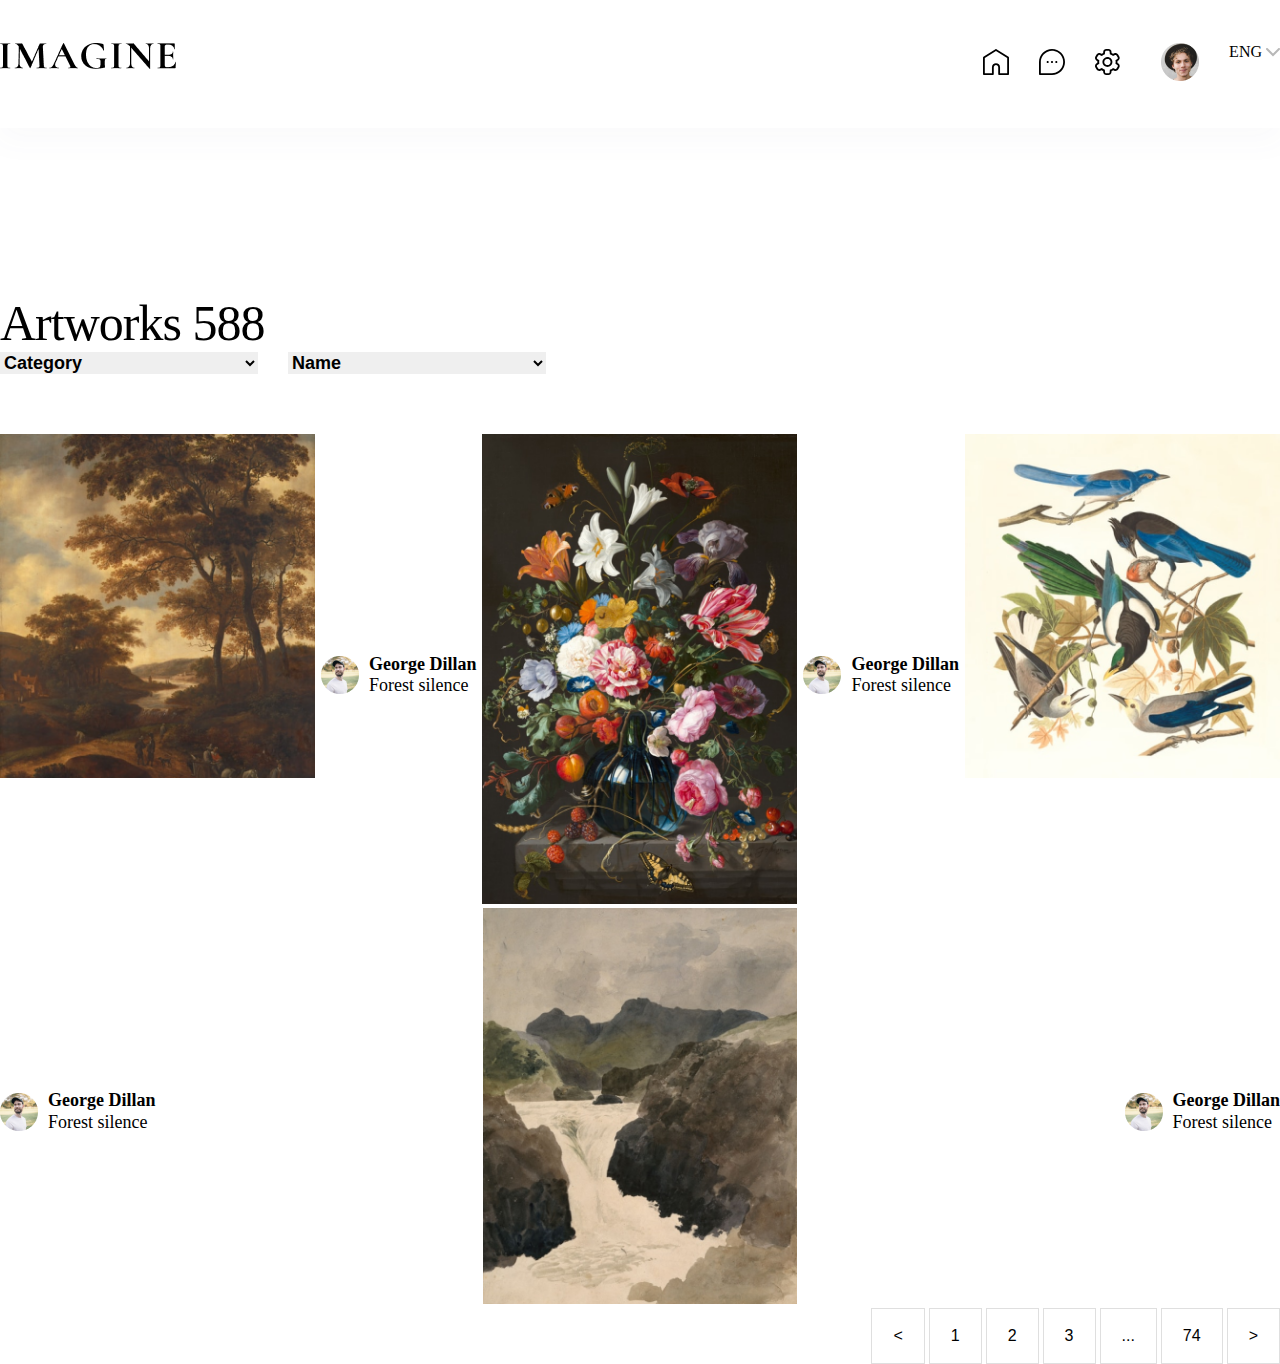
==== index.html @ 452b8020 "lesson5" ====
<!DOCTYPE html>
<html lang="en">
<head>
    <meta charset="UTF-8">
    <meta http-equiv="X-UA-Compatible" content="IE=edge">
    <meta name="viewport" content="width=device-width, initial-scale=1.0">
    <link rel="preconnect" href="https://fonts.googleapis.com">
    <link rel="preconnect" href="https://fonts.gstatic.com" crossorigin>
    <link href="https://fonts.googleapis.com/css2?family=Inter:wght@100;200;300;400;500;600;700;800;900&family=Montserrat:ital,wght@0,100;0,200;0,300;0,500;0,600;0,700;0,800;0,900;1,100;1,200;1,300;1,400;1,500;1,600;1,700;1,800;1,900&family=Roboto+Flex:opsz,wght@8..144,400;8..144,600&family=Roboto:ital,wght@0,100;0,300;0,400;0,500;0,700;0,900;1,100;1,300;1,400;1,500;1,700;1,900&display=swap" rel="stylesheet">
    <title>IMAGINE</title>
    <link rel="stylesheet" href="./css/index.css">
    <link rel="stylesheet" href="./src/css/normalize/normalize.css">
    <link rel="stylesheet" href="./src/css/index.css">
</head>
<body>
    <!--HEADER-->
    <header class="header">
        <div class="wrapper">
            <div class="header-nav">
                <div class="header-logo">
                    <img src="./assets/images/png/Logo Imagine.png" alt="IMAGINE">
                </div>
                <div class="header-items">
                    <ul class="header-settings">
                        <li> <a href="htpp://http://127.0.0.1:5500/%D0%A3%D1%80%D0%BE%D0%BA%205/index.html">
                            <svg width="26" height="26" viewBox="0 0 26 26" fill="none" xmlns="http://www.w3.org/2000/svg">
                                <path d="M25.0699 25.9997H16.1319C15.891 25.9997 15.66 25.9033 15.4896 25.7316C15.3193 25.5599 15.2236 25.3271 15.2236 25.0843V18.2296C15.2236 17.6348 14.9891 17.0643 14.5718 16.6437C14.1544 16.2231 13.5884 15.9868 12.9982 15.9868C12.408 15.9868 11.8419 16.2231 11.4246 16.6437C11.0072 17.0643 10.7728 17.6348 10.7728 18.2296V25.077C10.7728 25.3198 10.6771 25.5526 10.5067 25.7243C10.3364 25.896 10.1054 25.9924 9.86445 25.9924H0.908329C0.667425 25.9924 0.436388 25.896 0.266043 25.7243C0.0956986 25.5526 0 25.3198 0 25.077L0 8.59932C3.33389e-05 8.44519 0.0386801 8.29357 0.112357 8.1585C0.186034 8.02344 0.292356 7.90931 0.421465 7.8267L12.4695 0.144445C12.6148 0.050753 12.7834 0.000654795 12.9559 6.37506e-06C13.1283 -0.000642045 13.2974 0.0481861 13.4433 0.140784L25.5749 7.83036C25.7052 7.91287 25.8126 8.02739 25.8869 8.16317C25.9613 8.29896 26.0002 8.45155 26 8.60664V25.0843C26 25.2064 25.9758 25.3273 25.9288 25.4398C25.8818 25.5523 25.813 25.6542 25.7263 25.7395C25.6396 25.8248 25.5369 25.8918 25.4242 25.9365C25.3114 25.9812 25.191 26.0027 25.0699 25.9997V25.9997ZM17.0402 24.1689H24.1797V9.11196L12.96 2.00093L1.81666 9.11196V24.1689H8.95612V18.2296C8.95612 17.1492 9.38198 16.1131 10.14 15.3491C10.898 14.5851 11.9262 14.156 12.9982 14.156C14.0702 14.156 15.0983 14.5851 15.8564 15.3491C16.6144 16.1131 17.0402 17.1492 17.0402 18.2296V24.1689Z" fill="black"/>
                                </svg>
                            </a>
                        </li>
                        <li>
                            <svg width="26" height="26" viewBox="0 0 26 26" fill="none" xmlns="http://www.w3.org/2000/svg">
                                <path d="M12.9991 0C9.5527 0.0038408 6.24856 1.37452 3.81159 3.81132C1.37462 6.24812 0.00384107 9.55203 0 12.9982L0 25.0931C0 25.3336 0.0955584 25.5643 0.265654 25.7344C0.435749 25.9044 0.666447 26 0.906998 26H12.9991C16.4471 26 19.754 24.6304 22.1921 22.1924C24.6303 19.7544 26 16.4478 26 13C26 9.55219 24.6303 6.24558 22.1921 3.80761C19.754 1.36964 16.4471 0 12.9991 0V0ZM12.9991 24.1861H1.814V12.9982C1.81471 10.7863 2.47132 8.62428 3.70079 6.7855C4.93026 4.94673 6.67738 3.51377 8.72126 2.66781C10.7651 1.82185 13.014 1.60088 15.1834 2.03284C17.3529 2.4648 19.3455 3.53029 20.9094 5.09459C22.4733 6.65889 23.5382 8.65175 23.9695 10.8212C24.4008 12.9906 24.1791 15.2392 23.3324 17.2827C22.4857 19.3262 21.0521 21.0727 19.2128 22.3015C17.3735 23.5303 15.2111 24.1861 12.9991 24.1861Z" fill="black"/>
                                <path d="M8.68115 14.0504C9.26221 14.0504 9.73326 13.5794 9.73326 12.9983C9.73326 12.4173 9.26221 11.9463 8.68115 11.9463C8.10008 11.9463 7.62903 12.4173 7.62903 12.9983C7.62903 13.5794 8.10008 14.0504 8.68115 14.0504Z" fill="black"/>
                                <path d="M12.9993 14.0504C13.5803 14.0504 14.0514 13.5794 14.0514 12.9983C14.0514 12.4173 13.5803 11.9463 12.9993 11.9463C12.4182 11.9463 11.9471 12.4173 11.9471 12.9983C11.9471 13.5794 12.4182 14.0504 12.9993 14.0504Z" fill="black"/>
                                <path d="M17.3199 14.0504C17.9009 14.0504 18.372 13.5794 18.372 12.9983C18.372 12.4173 17.9009 11.9463 17.3199 11.9463C16.7388 11.9463 16.2678 12.4173 16.2678 12.9983C16.2678 13.5794 16.7388 14.0504 17.3199 14.0504Z" fill="black"/>
                                </svg>                                
                        </li>
                        <li>
                            <svg width="25" height="26" viewBox="0 0 25 26" fill="none" xmlns="http://www.w3.org/2000/svg">
                                <path d="M23.433 14.6182L22.4343 13.9309V13.88C22.4637 13.5564 22.4783 13.2691 22.4783 13C22.4783 12.7309 22.4783 12.4436 22.4343 12.12V12.0691L23.433 11.3818C24.0388 10.9603 24.4641 10.3302 24.6257 9.61469C24.7873 8.89916 24.6736 8.14966 24.3069 7.51273L23.1319 5.48727C22.7583 4.85371 22.1594 4.38105 21.4525 4.16179C20.7455 3.94253 19.9813 3.99246 19.3096 4.30182L18.186 4.82545L18.1419 4.79636C17.6647 4.46896 17.1598 4.18305 16.6328 3.94182L16.5851 3.92L16.4823 2.68727C16.4175 1.9579 16.0807 1.27857 15.5376 0.781744C14.9946 0.28492 14.2841 0.00622346 13.5448 0L11.1691 0C10.4298 0.00622346 9.71937 0.28492 9.17629 0.781744C8.63322 1.27857 8.29645 1.9579 8.23167 2.68727L8.12519 3.97455L8.07746 4C7.56531 4.23516 7.07401 4.5125 6.60873 4.82909L6.56467 4.85818L5.375 4.30545C4.70571 4.00103 3.94618 3.95337 3.24344 4.1717C2.54071 4.39002 1.94477 4.8588 1.57099 5.48727L0.392333 7.51273C0.0256061 8.14966 -0.0880624 8.89916 0.0735499 9.61469C0.235162 10.3302 0.660435 10.9603 1.26623 11.3818L2.36777 12.1382V12.1891C2.34574 12.48 2.33106 12.7455 2.33106 12.9964C2.33106 13.2473 2.33106 13.5127 2.36777 13.8036V13.8545L1.26623 14.6109C0.659218 15.0332 0.233197 15.6646 0.0715611 16.3816C-0.0900747 17.0985 0.0243134 17.8494 0.392333 18.4873L1.57099 20.5091C1.94458 21.1427 2.54348 21.6153 3.25046 21.8346C3.95744 22.0538 4.7216 22.0039 5.39336 21.6945L6.58303 21.1382L6.62709 21.1673C7.08623 21.4855 7.57137 21.7653 8.07746 22.0036L8.12519 22.0255L8.23167 23.3127C8.29645 24.0421 8.63322 24.7214 9.17629 25.2183C9.71937 25.7151 10.4298 25.9938 11.1691 26H13.5264C14.2657 25.9938 14.9762 25.7151 15.5193 25.2183C16.0624 24.7214 16.3991 24.0421 16.4639 23.3127L16.5667 22.08L16.6144 22.0582C17.1413 21.8167 17.6462 21.5308 18.1236 21.2036L18.1676 21.1745L19.2912 21.6982C19.965 22.0128 20.7335 22.0656 21.4447 21.8461C22.1558 21.6266 22.758 21.1508 23.1319 20.5127L24.3106 18.4909C24.6772 17.853 24.7904 17.1026 24.6281 16.3865C24.4658 15.6703 24.0397 15.0398 23.433 14.6182V14.6182ZM22.6987 17.5745L21.52 19.5964C21.3821 19.8358 21.1577 20.0147 20.8921 20.097C20.6264 20.1793 20.3391 20.1589 20.088 20.04L17.9547 19.04L17.5067 19.4036C16.8606 19.9096 16.1415 20.3165 15.3734 20.6109L14.8336 20.8182L14.6353 23.1709C14.614 23.4455 14.4886 23.702 14.2843 23.8888C14.08 24.0756 13.8119 24.179 13.5338 24.1782H11.1691C10.891 24.179 10.6229 24.0756 10.4186 23.8888C10.2143 23.702 10.0889 23.4455 10.0676 23.1709L9.85462 20.7927L9.33322 20.5709C8.58994 20.2743 7.89466 19.8712 7.26966 19.3745L6.81802 19.0109L4.61493 20.0436C4.3638 20.1626 4.07653 20.1829 3.81086 20.1006C3.5452 20.0183 3.32085 19.8395 3.18292 19.6L1.99325 17.5709C1.85133 17.3326 1.80613 17.0498 1.86681 16.7798C1.92748 16.5097 2.08949 16.2726 2.32004 16.1164L4.34321 14.7273L4.26243 14.1818C4.1496 13.4052 4.1496 12.6166 4.26243 11.84L4.34321 11.2727L2.32004 9.88C2.08949 9.72378 1.92748 9.48664 1.86681 9.21659C1.80613 8.94654 1.85133 8.66375 1.99325 8.42545L3.1719 6.40364C3.30983 6.16419 3.53418 5.98533 3.79985 5.90302C4.06551 5.82072 4.35279 5.84108 4.60391 5.96L6.80701 6.99273L7.25864 6.62909C7.88854 6.13934 8.58749 5.74362 9.33322 5.45455L9.86196 5.24364L10.0639 2.85455C10.0852 2.57995 10.2106 2.3235 10.4149 2.13668C10.6193 1.94985 10.8874 1.84646 11.1655 1.84727H13.5228C13.8009 1.84646 14.069 1.94985 14.2733 2.13668C14.4776 2.3235 14.603 2.57995 14.6243 2.85455L14.8226 5.20727L15.3624 5.41455C16.1306 5.70867 16.8498 6.11565 17.4957 6.62182L17.9436 6.98545L20.0843 5.98545C20.3354 5.86653 20.6227 5.84618 20.8884 5.92848C21.1541 6.01078 21.3784 6.18964 21.5163 6.42909L22.695 8.45091C22.8369 8.6892 22.8821 8.972 22.8214 9.24205C22.7608 9.5121 22.5987 9.74923 22.3682 9.90545L20.4515 11.2036L20.5396 11.7673C20.6642 12.5845 20.6642 13.4155 20.5396 14.2327L20.4515 14.7964L22.3792 16.12C22.6088 16.2761 22.7701 16.5126 22.8308 16.7818C22.8914 17.051 22.8468 17.333 22.706 17.5709L22.6987 17.5745Z" fill="black"/>
                                <path d="M12.4021 8.05444C11.4145 8.05444 10.449 8.34449 9.62779 8.8879C8.80658 9.43132 8.16653 10.2037 7.78857 11.1074C7.41061 12.011 7.31172 13.0054 7.5044 13.9647C7.69708 14.924 8.17269 15.8052 8.87106 16.4969C9.56944 17.1885 10.4592 17.6595 11.4279 17.8503C12.3966 18.0411 13.4006 17.9432 14.3131 17.5689C15.2256 17.1946 16.0055 16.5607 16.5542 15.7474C17.1029 14.9342 17.3958 13.978 17.3958 12.9999C17.3948 11.6886 16.8684 10.4312 15.9321 9.504C14.9958 8.57675 13.7262 8.05541 12.4021 8.05444V8.05444ZM12.4021 16.109C11.7805 16.109 11.1728 15.9264 10.6559 15.5844C10.139 15.2424 9.73619 14.7562 9.4983 14.1875C9.26041 13.6187 9.19816 12.9928 9.31944 12.389C9.44072 11.7852 9.74007 11.2306 10.1796 10.7952C10.6192 10.3599 11.1792 10.0635 11.7889 9.94334C12.3986 9.82324 13.0306 9.88488 13.6049 10.1205C14.1793 10.3561 14.6701 10.755 15.0155 11.2669C15.3609 11.7788 15.5452 12.3806 15.5452 12.9963C15.5452 13.8221 15.2142 14.6143 14.6248 15.1986C14.0355 15.7829 13.2361 16.1117 12.4021 16.1126V16.109Z" fill="black"/>
                                </svg>                                
                        </li>
                    </ul>
                    <ul>
                        <li>
                            <img src="./assets/images/png/Userpic.png" alt="Human">
                            <li>ENG <svg width="14" height="9" viewBox="0 0 14 9" fill="none" xmlns="http://www.w3.org/2000/svg">
                                <path d="M13 1L7 7L1 0.999999" stroke="#B8B8B8" stroke-width="2" stroke-linecap="round"/>
                                </svg></li>
                        </li>
                    </ul>
                </div>
            </div>
        </div>
    </header>
    <!--SupTitle-->
    <div class="wrapper">
        <div class="suptitle">
            <div class="suptitle--title">
                <span class="suptitle--price">Artworks</span>
                <span class="suptitle--price">588</span>
            </div>
        </div>
        <div class="filters">
            <select class="filters-items">
                <option>Category</option>
                <option>Sculpture</option>
                <option>Architecture</option>
                <option>Landscape</option>
                <option>Graphic arts</option>
                <option>Portrait</option>
            </select>
            <select class="filters-items">
                <option>Name</option>
            </select>
        </div>
        <div class="card">
            <div class="card-item">
                <img src="./assets/images/png/Artwork.png" alt="Card Photo">
            </div>
            <div class="card-info">
                <img src="./assets/images/png/Artist (1).png" alt="User">
                <div class="author">
                    <span>George Dillan</span>
                    <p>Forest silence</p>
                </div>
            </div>
            <div class="card-item">
                <img src="./assets/images/png/Artwork (1).png" alt="Card Photo">
            </div>
            <div class="card-info">
                <img src="./assets/images/png/Artist (1).png" alt="User">
                <div class="author">
                    <span>George Dillan</span>
                    <p>Forest silence</p>
                </div>
            </div>
            <div class="card-item">
                <img src="./assets/images/png/Artwork (2).png" alt="Card Photo">
            </div>
            <div class="card-info">
                <img src="./assets/images/png/Artist (1).png" alt="User">
                <div class="author">
                    <span>George Dillan</span>
                    <p>Forest silence</p>
                </div>
            </div>
            <div class="card-item">
                <img src="./assets/images/png/Artwork (3).png" alt="Card Photo">
            </div>
            <div class="card-info">
                <img src="./assets/images/png/Artist (1).png" alt="User">
                <div class="author">
                    <span>George Dillan</span>
                    <p>Forest silence</p>
                </div>
            </div>
        </div>

        <div class="ragination">
            <div class="ragination-items">
                <button><</button>
                <button>1</button>
                <button>2</button>
                <button>3</button>
                <button>...</button>
                <button>74</button>
                <button>></button>
            </div>
        </div>
    </div>
</body>
</html>
---- src/css/index.css ----
@import './variables.css';

.wrapper {
    max-width: var(--main-width-wrapper);
    margin: 0 auto;
}
.header {
    padding: 43px 0;
    box-shadow: 0px 10px 30px 4px rgba(85, 105, 135, 0.03);
    margin-bottom: 166px;
}
.header-nav {
    display: flex;
    justify-content: space-between;
}
.header-logo {
}
.header-settings {
    display: flex;
    gap: 34px;
}
.header-settings li {
    transition: 0.6s;
}
.header-settings li:hover {
    transform: translateY(-5px);
}
.header-items {
    display: flex;
    align-items: center;
    gap: 41px;
}
.header-items ul {
    display: flex;
    justify-content: center;
    gap: 30px;
}
.suptitle {
    display: flex;
    justify-content: space-between;
    align-items: center;
}
.suptitle--title {
    font-weight: 400;
    font-size: 50px;
    letter-spacing:-0.02em ;
}
.suptitle--price {
    font-weight: 400;
    font-size: 50px;
    letter-spacing:-0.02em ;
}
.filters {
    display: flex;
    flex-wrap: wrap;
    gap: 30px;
}
.filters-items {
    border: none;
    outline: none;
    max-width: 258px;
    width: 100%;
    font-weight: 600;
    font-size: 18px;
}
.filters-items option {

}
.card {
    margin-top: 60px;
    display: flex;
    flex-wrap: wrap;
    justify-content: space-between;
}
.card-item img {
    max-width: 315px;
}
.card-info {
    margin-top: 18px;
    display: flex;
    gap: 10px;
    align-items: center;
    margin-bottom: 10px;
}
.author span {
    font-weight: 600;
    font-size: 18px;
    line-height: 1.2;
}
.author p {
    font-weight: 400;
    font-size: 18px
}
.ragination {
    display: flex;
    align-items: center;
    justify-content: flex-end;
    gap: 40px;
}
.ragination-items button{
    cursor: pointer;
    padding: 18px 21px;
    border: 1px solid #dfdfdf;
    background: transparent;
    text-align: center;
}
.ragination-items button:hover {
    background: #000;
}
.ragination-info {
    font-weight: 400;
    font-size: 18px;
    color: #959595;
}
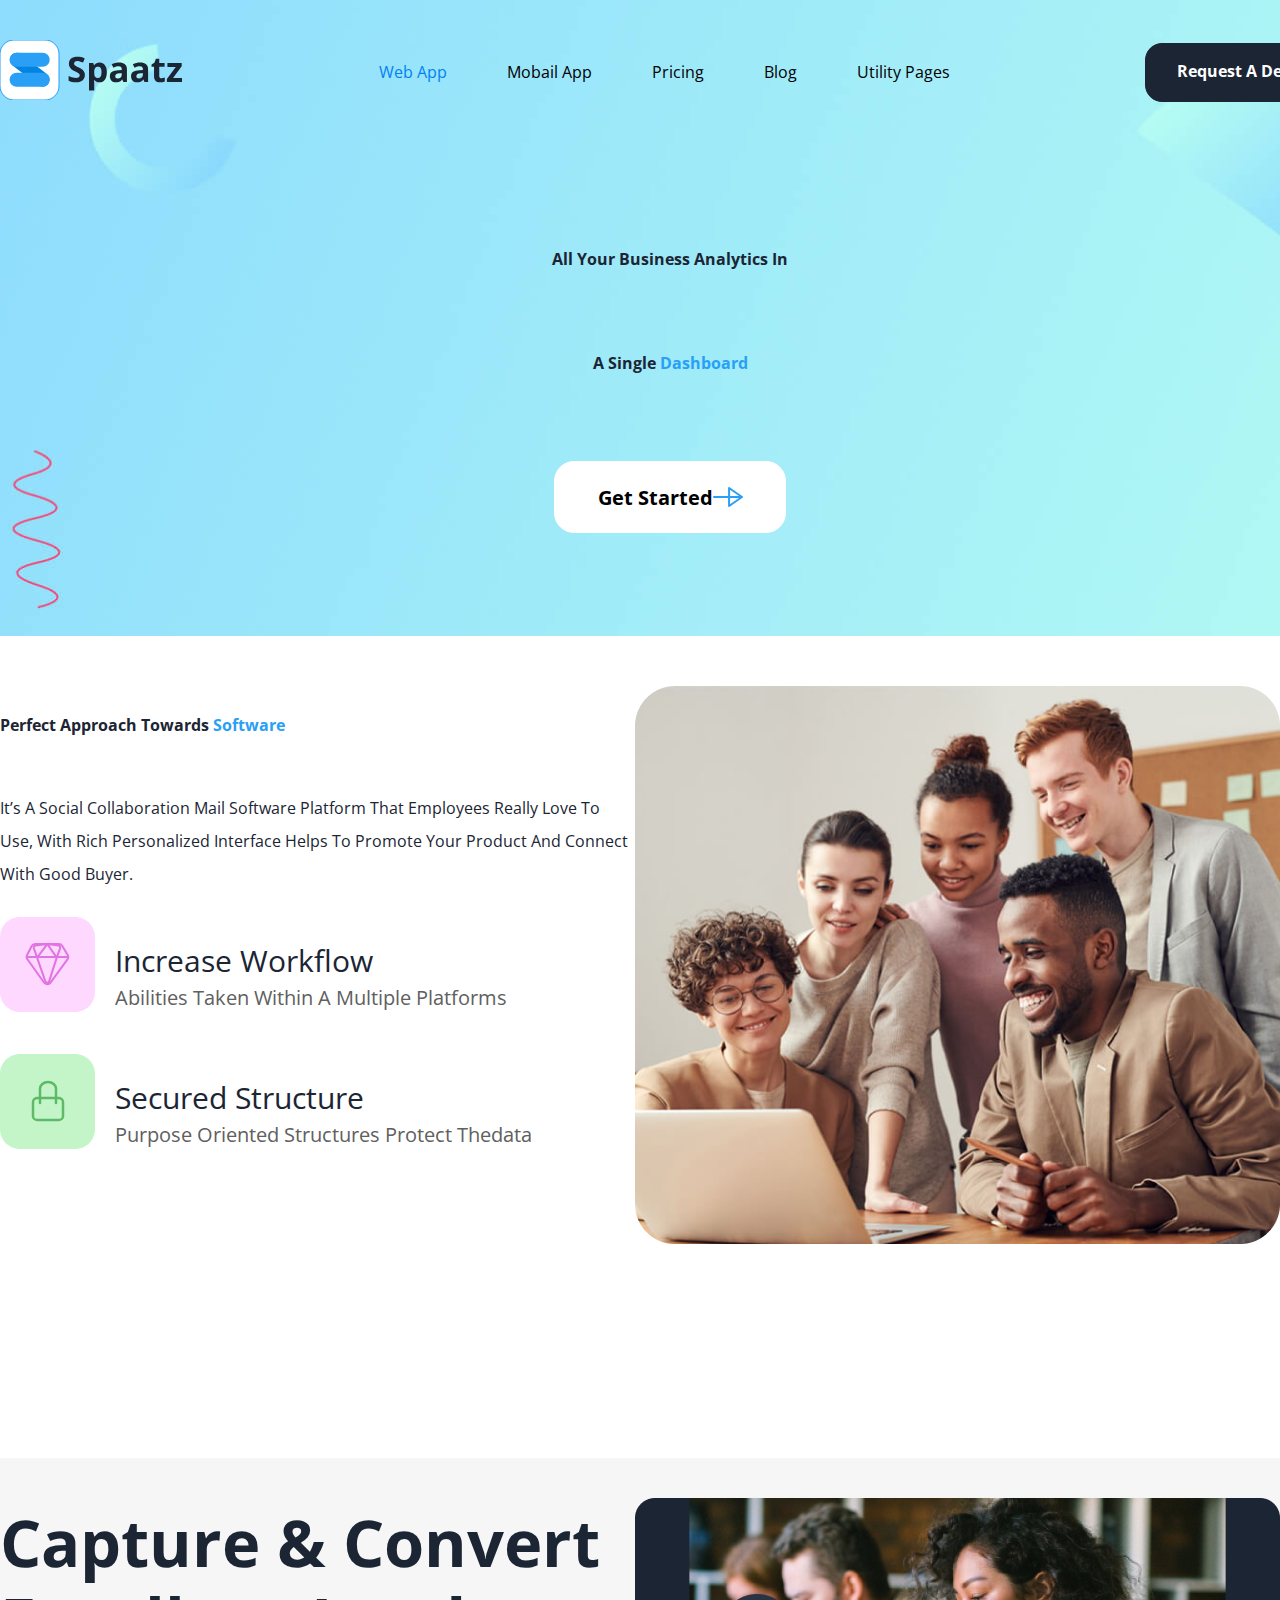
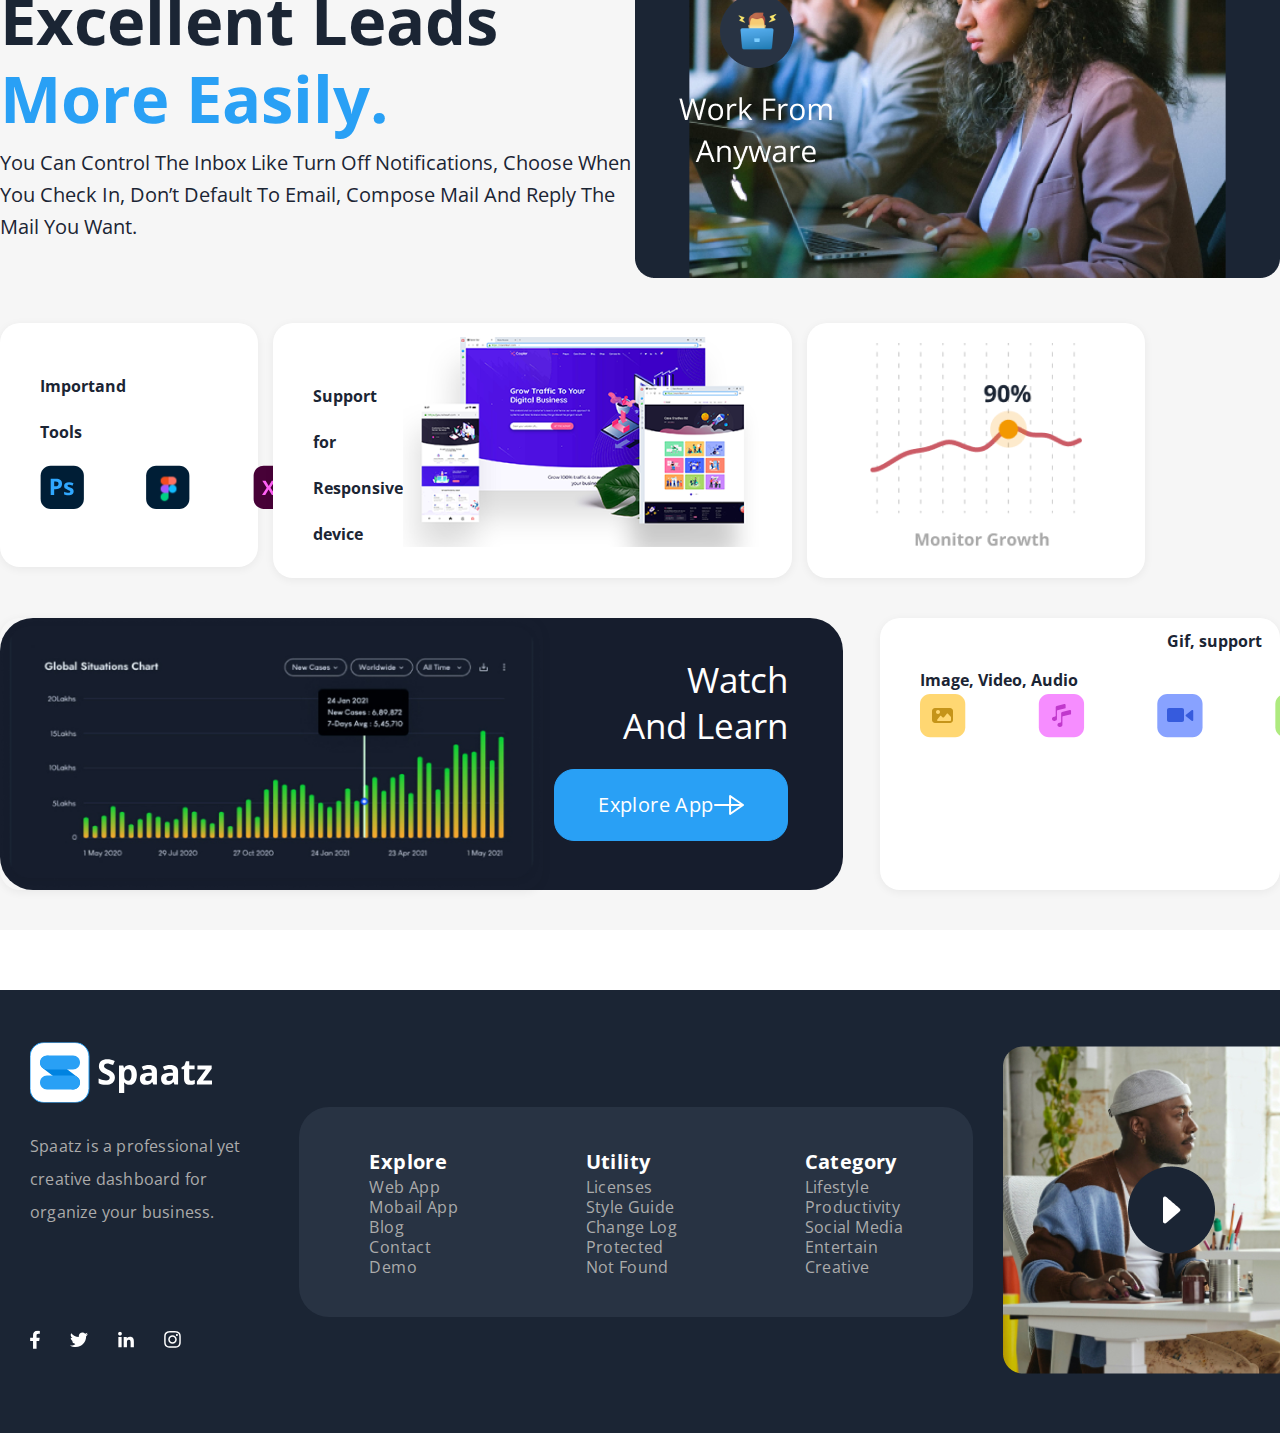
==== commit 08d5ad40: "spaatz" ====
--- a/index.html
+++ b/index.html
@@ -6,130 +6,366 @@
     <meta name="viewport" content="width=device-width, initial-scale=1.0">
     <link rel="preconnect" href="https://fonts.googleapis.com">
     <link rel="preconnect" href="https://fonts.gstatic.com" crossorigin>
-    <link href="https://fonts.googleapis.com/css2?family=Inter:wght@100;200;300;400;500;600;700;800;900&family=Montserrat:ital,wght@0,100;0,200;0,300;0,500;0,600;0,700;0,800;0,900;1,100;1,200;1,300;1,400;1,500;1,600;1,700;1,800;1,900&family=Roboto+Flex:opsz,wght@8..144,400;8..144,600&family=Roboto:ital,wght@0,100;0,300;0,400;0,500;0,700;0,900;1,100;1,300;1,400;1,500;1,700;1,900&display=swap" rel="stylesheet">
-    <title>IMAGINE</title>
-    <link rel="stylesheet" href="./css/index.css">
+    <link href="https://fonts.googleapis.com/css2?family=Open+Sans:ital,wght@0,300;0,400;0,500;0,600;0,700;0,800;1,300;1,400;1,500;1,600;1,700;1,800&display=swap" rel="stylesheet">
+    <title>Document</title>
+    <link rel="stylesheet" href="./src/css/variables.css">
     <link rel="stylesheet" href="./src/css/normalize/normalize.css">
     <link rel="stylesheet" href="./src/css/index.css">
 </head>
 <body>
-    <!--HEADER-->
     <header class="header">
         <div class="wrapper">
             <div class="header-nav">
-                <div class="header-logo">
-                    <img src="./assets/images/png/Logo Imagine.png" alt="IMAGINE">
-                </div>
-                <div class="header-items">
-                    <ul class="header-settings">
-                        <li> <a href="htpp://http://127.0.0.1:5500/%D0%A3%D1%80%D0%BE%D0%BA%205/index.html">
-                            <svg width="26" height="26" viewBox="0 0 26 26" fill="none" xmlns="http://www.w3.org/2000/svg">
-                                <path d="M25.0699 25.9997H16.1319C15.891 25.9997 15.66 25.9033 15.4896 25.7316C15.3193 25.5599 15.2236 25.3271 15.2236 25.0843V18.2296C15.2236 17.6348 14.9891 17.0643 14.5718 16.6437C14.1544 16.2231 13.5884 15.9868 12.9982 15.9868C12.408 15.9868 11.8419 16.2231 11.4246 16.6437C11.0072 17.0643 10.7728 17.6348 10.7728 18.2296V25.077C10.7728 25.3198 10.6771 25.5526 10.5067 25.7243C10.3364 25.896 10.1054 25.9924 9.86445 25.9924H0.908329C0.667425 25.9924 0.436388 25.896 0.266043 25.7243C0.0956986 25.5526 0 25.3198 0 25.077L0 8.59932C3.33389e-05 8.44519 0.0386801 8.29357 0.112357 8.1585C0.186034 8.02344 0.292356 7.90931 0.421465 7.8267L12.4695 0.144445C12.6148 0.050753 12.7834 0.000654795 12.9559 6.37506e-06C13.1283 -0.000642045 13.2974 0.0481861 13.4433 0.140784L25.5749 7.83036C25.7052 7.91287 25.8126 8.02739 25.8869 8.16317C25.9613 8.29896 26.0002 8.45155 26 8.60664V25.0843C26 25.2064 25.9758 25.3273 25.9288 25.4398C25.8818 25.5523 25.813 25.6542 25.7263 25.7395C25.6396 25.8248 25.5369 25.8918 25.4242 25.9365C25.3114 25.9812 25.191 26.0027 25.0699 25.9997V25.9997ZM17.0402 24.1689H24.1797V9.11196L12.96 2.00093L1.81666 9.11196V24.1689H8.95612V18.2296C8.95612 17.1492 9.38198 16.1131 10.14 15.3491C10.898 14.5851 11.9262 14.156 12.9982 14.156C14.0702 14.156 15.0983 14.5851 15.8564 15.3491C16.6144 16.1131 17.0402 17.1492 17.0402 18.2296V24.1689Z" fill="black"/>
+                <div class="header--nav-items">
+                    <div class="header-items">
+                        <div class="header-logo">
+                            <svg width="184" height="60" viewBox="0 0 184 60" fill="none" xmlns="http://www.w3.org/2000/svg">
+                                <g clip-path="url(#clip0_1_6)">
+                                <path d="M45 0H14C6.26801 0 0 6.26801 0 14V46C0 53.732 6.26801 60 14 60H45C52.732 60 59 53.732 59 46V14C59 6.26801 52.732 0 45 0Z" fill="white"/>
+                                <path d="M45 0H14C6.26801 0 0 6.26801 0 14V46C0 53.732 6.26801 60 14 60H45C52.732 60 59 53.732 59 46V14C59 6.26801 52.732 0 45 0Z" stroke="#29A0F5"/>
+                                <path d="M46.8883 34.0936L21.0937 14.2693C18.0257 11.9114 13.6272 12.4871 11.2693 15.555C8.91143 18.623 9.48708 23.0215 12.5551 25.3794L38.3497 45.2037C41.4177 47.5616 45.8162 46.986 48.174 43.918C50.5319 40.85 49.9563 36.4515 46.8883 34.0936Z" fill="#0083E1"/>
+                                <path d="M42.6431 12.6673H16.6431C12.7771 12.6673 9.64307 15.8013 9.64307 19.6673C9.64307 23.5333 12.7771 26.6673 16.6431 26.6673H42.6431C46.5091 26.6673 49.6431 23.5333 49.6431 19.6673C49.6431 15.8013 46.5091 12.6673 42.6431 12.6673Z" fill="#29A0F5"/>
+                                <path d="M42.6431 32.6673H16.6431C12.7771 32.6673 9.64307 35.8013 9.64307 39.6673C9.64307 43.5333 12.7771 46.6673 16.6431 46.6673H42.6431C46.5091 46.6673 49.6431 43.5333 49.6431 39.6673C49.6431 35.8013 46.5091 32.6673 42.6431 32.6673Z" fill="#29A0F5"/>
+                                <path d="M84.8931 35.0615C84.8931 37.3174 84.0785 39.0947 82.4492 40.3936C80.8314 41.6924 78.5755 42.3418 75.6816 42.3418C73.0156 42.3418 70.6572 41.8405 68.6064 40.8379V35.916C70.2926 36.668 71.7168 37.1978 72.8789 37.5054C74.0524 37.813 75.1234 37.9668 76.0918 37.9668C77.2539 37.9668 78.1426 37.7446 78.7578 37.3003C79.3844 36.856 79.6978 36.1951 79.6978 35.3179C79.6978 34.828 79.561 34.395 79.2876 34.019C79.0142 33.6317 78.6097 33.2614 78.0742 32.9082C77.5501 32.555 76.4735 31.991 74.8442 31.2163C73.3175 30.4985 72.1725 29.8092 71.4092 29.1484C70.6458 28.4876 70.0363 27.7186 69.5806 26.8413C69.1248 25.964 68.897 24.9386 68.897 23.7651C68.897 21.5549 69.6432 19.8174 71.1357 18.5527C72.6396 17.2881 74.7132 16.6558 77.3564 16.6558C78.6553 16.6558 79.8914 16.8096 81.0649 17.1172C82.2498 17.4248 83.486 17.8577 84.7734 18.416L83.0645 22.5347C81.7314 21.9878 80.6263 21.6061 79.749 21.3896C78.8831 21.1732 78.0286 21.0649 77.1855 21.0649C76.1829 21.0649 75.4139 21.2985 74.8784 21.7656C74.3429 22.2327 74.0752 22.8423 74.0752 23.5942C74.0752 24.0614 74.1834 24.4715 74.3999 24.8247C74.6164 25.1665 74.9582 25.5026 75.4253 25.833C75.9038 26.152 77.026 26.7331 78.792 27.5762C81.1276 28.6927 82.7284 29.8149 83.5942 30.9429C84.4601 32.0594 84.8931 33.4323 84.8931 35.0615ZM99.5049 42.3418C97.2604 42.3418 95.5002 41.5272 94.2241 39.8979H93.9507C94.133 41.493 94.2241 42.4159 94.2241 42.6665V50.4082H89.0117V22.8936H93.25L93.9849 25.3716H94.2241C95.4432 23.4803 97.249 22.5347 99.6416 22.5347C101.897 22.5347 103.663 23.4062 104.939 25.1494C106.215 26.8926 106.854 29.3136 106.854 32.4126C106.854 34.452 106.552 36.2236 105.948 37.7275C105.355 39.2314 104.507 40.3765 103.401 41.1626C102.296 41.9487 100.997 42.3418 99.5049 42.3418ZM97.9668 26.7046C96.6794 26.7046 95.7394 27.1034 95.147 27.9009C94.5545 28.687 94.2469 29.9915 94.2241 31.8145V32.3784C94.2241 34.4292 94.526 35.8989 95.1299 36.7876C95.7451 37.6763 96.7135 38.1206 98.0352 38.1206C100.371 38.1206 101.539 36.1951 101.539 32.3442C101.539 30.4644 101.248 29.0573 100.667 28.123C100.097 27.1774 99.1973 26.7046 97.9668 26.7046ZM123.294 42L122.286 39.4023H122.149C121.272 40.5075 120.366 41.2765 119.432 41.7095C118.509 42.131 117.301 42.3418 115.809 42.3418C113.974 42.3418 112.527 41.8177 111.468 40.7695C110.42 39.7214 109.896 38.2288 109.896 36.292C109.896 34.264 110.602 32.7715 112.015 31.8145C113.439 30.846 115.581 30.3105 118.44 30.208L121.756 30.1055V29.2681C121.756 27.3312 120.765 26.3628 118.782 26.3628C117.256 26.3628 115.461 26.8242 113.399 27.7471L111.673 24.2266C113.872 23.0758 116.31 22.5005 118.987 22.5005C121.551 22.5005 123.516 23.0588 124.883 24.1753C126.25 25.2918 126.934 26.9894 126.934 29.2681V42H123.294ZM121.756 33.1475L119.739 33.2158C118.224 33.2614 117.096 33.5348 116.355 34.0361C115.615 34.5374 115.245 35.3008 115.245 36.3262C115.245 37.7959 116.088 38.5308 117.774 38.5308C118.982 38.5308 119.944 38.1833 120.662 37.4883C121.391 36.7933 121.756 35.8704 121.756 34.7197V33.1475ZM144.451 42L143.443 39.4023H143.306C142.429 40.5075 141.523 41.2765 140.589 41.7095C139.666 42.131 138.458 42.3418 136.966 42.3418C135.132 42.3418 133.685 41.8177 132.625 40.7695C131.577 39.7214 131.053 38.2288 131.053 36.292C131.053 34.264 131.759 32.7715 133.172 31.8145C134.596 30.846 136.738 30.3105 139.598 30.208L142.913 30.1055V29.2681C142.913 27.3312 141.922 26.3628 139.939 26.3628C138.413 26.3628 136.618 26.8242 134.556 27.7471L132.83 24.2266C135.029 23.0758 137.467 22.5005 140.145 22.5005C142.708 22.5005 144.673 23.0588 146.041 24.1753C147.408 25.2918 148.091 26.9894 148.091 29.2681V42H144.451ZM142.913 33.1475L140.896 33.2158C139.381 33.2614 138.253 33.5348 137.513 34.0361C136.772 34.5374 136.402 35.3008 136.402 36.3262C136.402 37.7959 137.245 38.5308 138.931 38.5308C140.139 38.5308 141.102 38.1833 141.819 37.4883C142.549 36.7933 142.913 35.8704 142.913 34.7197V33.1475ZM161.524 38.189C162.435 38.189 163.529 37.9896 164.805 37.5908V41.4702C163.506 42.0513 161.911 42.3418 160.02 42.3418C157.935 42.3418 156.414 41.8177 155.457 40.7695C154.511 39.71 154.039 38.1263 154.039 36.0186V26.8071H151.543V24.6025L154.415 22.8594L155.918 18.8262H159.251V22.8936H164.6V26.8071H159.251V36.0186C159.251 36.7591 159.456 37.306 159.866 37.6592C160.288 38.0124 160.84 38.189 161.524 38.189ZM181.98 42H166.89V38.9238L175.743 26.8755H167.42V22.8936H181.673V26.2773L173.06 38.0181H181.98V42Z" fill="#1B2534"/>
+                                </g>
+                                <defs>
+                                <clipPath id="clip0_1_6">
+                                <rect width="184" height="60" fill="white"/>
+                                </clipPath>
+                                </defs>
+                                </svg>                        
+                        </div>
+                        <div class="header-names">
+                            <span id="Web-App">Web App</span>
+                            <span>Mobail App</span>
+                            <span>Pricing</span>
+                            <span>Blog</span>
+                            <span>Utility Pages</span>
+                        </div>
+                        <div class="header-button">
+                            <button>Request A Demo</button>
+                        </div>
+                    </div>
+                    <div class="header-dashboard">
+                        <div class="header--dashboard-words">
+                            <span>All Your Business Analytics In</span>
+                            <span>A Single <span id="dashboard">Dashboard</span></span>
+                        </div>
+                        <div class="header--dashboard-button">
+                            <button>
+                                Get Started <svg width="30" height="20" viewBox="0 0 30 20" fill="none" xmlns="http://www.w3.org/2000/svg">
+                                <path d="M27.2052 10H1M16.0769 1L29 10L16.0769 19V1Z" stroke="#29A0F5" stroke-width="2" stroke-linecap="round" stroke-linejoin="round"/>
                                 </svg>
-                            </a>
-                        </li>
-                        <li>
-                            <svg width="26" height="26" viewBox="0 0 26 26" fill="none" xmlns="http://www.w3.org/2000/svg">
-                                <path d="M12.9991 0C9.5527 0.0038408 6.24856 1.37452 3.81159 3.81132C1.37462 6.24812 0.00384107 9.55203 0 12.9982L0 25.0931C0 25.3336 0.0955584 25.5643 0.265654 25.7344C0.435749 25.9044 0.666447 26 0.906998 26H12.9991C16.4471 26 19.754 24.6304 22.1921 22.1924C24.6303 19.7544 26 16.4478 26 13C26 9.55219 24.6303 6.24558 22.1921 3.80761C19.754 1.36964 16.4471 0 12.9991 0V0ZM12.9991 24.1861H1.814V12.9982C1.81471 10.7863 2.47132 8.62428 3.70079 6.7855C4.93026 4.94673 6.67738 3.51377 8.72126 2.66781C10.7651 1.82185 13.014 1.60088 15.1834 2.03284C17.3529 2.4648 19.3455 3.53029 20.9094 5.09459C22.4733 6.65889 23.5382 8.65175 23.9695 10.8212C24.4008 12.9906 24.1791 15.2392 23.3324 17.2827C22.4857 19.3262 21.0521 21.0727 19.2128 22.3015C17.3735 23.5303 15.2111 24.1861 12.9991 24.1861Z" fill="black"/>
-                                <path d="M8.68115 14.0504C9.26221 14.0504 9.73326 13.5794 9.73326 12.9983C9.73326 12.4173 9.26221 11.9463 8.68115 11.9463C8.10008 11.9463 7.62903 12.4173 7.62903 12.9983C7.62903 13.5794 8.10008 14.0504 8.68115 14.0504Z" fill="black"/>
-                                <path d="M12.9993 14.0504C13.5803 14.0504 14.0514 13.5794 14.0514 12.9983C14.0514 12.4173 13.5803 11.9463 12.9993 11.9463C12.4182 11.9463 11.9471 12.4173 11.9471 12.9983C11.9471 13.5794 12.4182 14.0504 12.9993 14.0504Z" fill="black"/>
-                                <path d="M17.3199 14.0504C17.9009 14.0504 18.372 13.5794 18.372 12.9983C18.372 12.4173 17.9009 11.9463 17.3199 11.9463C16.7388 11.9463 16.2678 12.4173 16.2678 12.9983C16.2678 13.5794 16.7388 14.0504 17.3199 14.0504Z" fill="black"/>
-                                </svg>                                
-                        </li>
-                        <li>
-                            <svg width="25" height="26" viewBox="0 0 25 26" fill="none" xmlns="http://www.w3.org/2000/svg">
-                                <path d="M23.433 14.6182L22.4343 13.9309V13.88C22.4637 13.5564 22.4783 13.2691 22.4783 13C22.4783 12.7309 22.4783 12.4436 22.4343 12.12V12.0691L23.433 11.3818C24.0388 10.9603 24.4641 10.3302 24.6257 9.61469C24.7873 8.89916 24.6736 8.14966 24.3069 7.51273L23.1319 5.48727C22.7583 4.85371 22.1594 4.38105 21.4525 4.16179C20.7455 3.94253 19.9813 3.99246 19.3096 4.30182L18.186 4.82545L18.1419 4.79636C17.6647 4.46896 17.1598 4.18305 16.6328 3.94182L16.5851 3.92L16.4823 2.68727C16.4175 1.9579 16.0807 1.27857 15.5376 0.781744C14.9946 0.28492 14.2841 0.00622346 13.5448 0L11.1691 0C10.4298 0.00622346 9.71937 0.28492 9.17629 0.781744C8.63322 1.27857 8.29645 1.9579 8.23167 2.68727L8.12519 3.97455L8.07746 4C7.56531 4.23516 7.07401 4.5125 6.60873 4.82909L6.56467 4.85818L5.375 4.30545C4.70571 4.00103 3.94618 3.95337 3.24344 4.1717C2.54071 4.39002 1.94477 4.8588 1.57099 5.48727L0.392333 7.51273C0.0256061 8.14966 -0.0880624 8.89916 0.0735499 9.61469C0.235162 10.3302 0.660435 10.9603 1.26623 11.3818L2.36777 12.1382V12.1891C2.34574 12.48 2.33106 12.7455 2.33106 12.9964C2.33106 13.2473 2.33106 13.5127 2.36777 13.8036V13.8545L1.26623 14.6109C0.659218 15.0332 0.233197 15.6646 0.0715611 16.3816C-0.0900747 17.0985 0.0243134 17.8494 0.392333 18.4873L1.57099 20.5091C1.94458 21.1427 2.54348 21.6153 3.25046 21.8346C3.95744 22.0538 4.7216 22.0039 5.39336 21.6945L6.58303 21.1382L6.62709 21.1673C7.08623 21.4855 7.57137 21.7653 8.07746 22.0036L8.12519 22.0255L8.23167 23.3127C8.29645 24.0421 8.63322 24.7214 9.17629 25.2183C9.71937 25.7151 10.4298 25.9938 11.1691 26H13.5264C14.2657 25.9938 14.9762 25.7151 15.5193 25.2183C16.0624 24.7214 16.3991 24.0421 16.4639 23.3127L16.5667 22.08L16.6144 22.0582C17.1413 21.8167 17.6462 21.5308 18.1236 21.2036L18.1676 21.1745L19.2912 21.6982C19.965 22.0128 20.7335 22.0656 21.4447 21.8461C22.1558 21.6266 22.758 21.1508 23.1319 20.5127L24.3106 18.4909C24.6772 17.853 24.7904 17.1026 24.6281 16.3865C24.4658 15.6703 24.0397 15.0398 23.433 14.6182V14.6182ZM22.6987 17.5745L21.52 19.5964C21.3821 19.8358 21.1577 20.0147 20.8921 20.097C20.6264 20.1793 20.3391 20.1589 20.088 20.04L17.9547 19.04L17.5067 19.4036C16.8606 19.9096 16.1415 20.3165 15.3734 20.6109L14.8336 20.8182L14.6353 23.1709C14.614 23.4455 14.4886 23.702 14.2843 23.8888C14.08 24.0756 13.8119 24.179 13.5338 24.1782H11.1691C10.891 24.179 10.6229 24.0756 10.4186 23.8888C10.2143 23.702 10.0889 23.4455 10.0676 23.1709L9.85462 20.7927L9.33322 20.5709C8.58994 20.2743 7.89466 19.8712 7.26966 19.3745L6.81802 19.0109L4.61493 20.0436C4.3638 20.1626 4.07653 20.1829 3.81086 20.1006C3.5452 20.0183 3.32085 19.8395 3.18292 19.6L1.99325 17.5709C1.85133 17.3326 1.80613 17.0498 1.86681 16.7798C1.92748 16.5097 2.08949 16.2726 2.32004 16.1164L4.34321 14.7273L4.26243 14.1818C4.1496 13.4052 4.1496 12.6166 4.26243 11.84L4.34321 11.2727L2.32004 9.88C2.08949 9.72378 1.92748 9.48664 1.86681 9.21659C1.80613 8.94654 1.85133 8.66375 1.99325 8.42545L3.1719 6.40364C3.30983 6.16419 3.53418 5.98533 3.79985 5.90302C4.06551 5.82072 4.35279 5.84108 4.60391 5.96L6.80701 6.99273L7.25864 6.62909C7.88854 6.13934 8.58749 5.74362 9.33322 5.45455L9.86196 5.24364L10.0639 2.85455C10.0852 2.57995 10.2106 2.3235 10.4149 2.13668C10.6193 1.94985 10.8874 1.84646 11.1655 1.84727H13.5228C13.8009 1.84646 14.069 1.94985 14.2733 2.13668C14.4776 2.3235 14.603 2.57995 14.6243 2.85455L14.8226 5.20727L15.3624 5.41455C16.1306 5.70867 16.8498 6.11565 17.4957 6.62182L17.9436 6.98545L20.0843 5.98545C20.3354 5.86653 20.6227 5.84618 20.8884 5.92848C21.1541 6.01078 21.3784 6.18964 21.5163 6.42909L22.695 8.45091C22.8369 8.6892 22.8821 8.972 22.8214 9.24205C22.7608 9.5121 22.5987 9.74923 22.3682 9.90545L20.4515 11.2036L20.5396 11.7673C20.6642 12.5845 20.6642 13.4155 20.5396 14.2327L20.4515 14.7964L22.3792 16.12C22.6088 16.2761 22.7701 16.5126 22.8308 16.7818C22.8914 17.051 22.8468 17.333 22.706 17.5709L22.6987 17.5745Z" fill="black"/>
-                                <path d="M12.4021 8.05444C11.4145 8.05444 10.449 8.34449 9.62779 8.8879C8.80658 9.43132 8.16653 10.2037 7.78857 11.1074C7.41061 12.011 7.31172 13.0054 7.5044 13.9647C7.69708 14.924 8.17269 15.8052 8.87106 16.4969C9.56944 17.1885 10.4592 17.6595 11.4279 17.8503C12.3966 18.0411 13.4006 17.9432 14.3131 17.5689C15.2256 17.1946 16.0055 16.5607 16.5542 15.7474C17.1029 14.9342 17.3958 13.978 17.3958 12.9999C17.3948 11.6886 16.8684 10.4312 15.9321 9.504C14.9958 8.57675 13.7262 8.05541 12.4021 8.05444V8.05444ZM12.4021 16.109C11.7805 16.109 11.1728 15.9264 10.6559 15.5844C10.139 15.2424 9.73619 14.7562 9.4983 14.1875C9.26041 13.6187 9.19816 12.9928 9.31944 12.389C9.44072 11.7852 9.74007 11.2306 10.1796 10.7952C10.6192 10.3599 11.1792 10.0635 11.7889 9.94334C12.3986 9.82324 13.0306 9.88488 13.6049 10.1205C14.1793 10.3561 14.6701 10.755 15.0155 11.2669C15.3609 11.7788 15.5452 12.3806 15.5452 12.9963C15.5452 13.8221 15.2142 14.6143 14.6248 15.1986C14.0355 15.7829 13.2361 16.1117 12.4021 16.1126V16.109Z" fill="black"/>
-                                </svg>                                
-                        </li>
-                    </ul>
-                    <ul>
-                        <li>
-                            <img src="./assets/images/png/Userpic.png" alt="Human">
-                            <li>ENG <svg width="14" height="9" viewBox="0 0 14 9" fill="none" xmlns="http://www.w3.org/2000/svg">
-                                <path d="M13 1L7 7L1 0.999999" stroke="#B8B8B8" stroke-width="2" stroke-linecap="round"/>
-                                </svg></li>
-                        </li>
-                    </ul>
+                            </button>
+                        </div> 
+                    </div>
                 </div>
             </div>
         </div>
     </header>
-    <!--SupTitle-->
-    <div class="wrapper">
-        <div class="suptitle">
-            <div class="suptitle--title">
-                <span class="suptitle--price">Artworks</span>
-                <span class="suptitle--price">588</span>
+    <div class="dashboard">
+        <div class="wrapper">
+            <div class="dashboard-nav">
+                <div class="dashboard-info">
+                    <div>
+                        <span id="Perfect">Perfect Approach Towards <sapn id="dashboard">Software</sapn></span>
+                    </div>
+                    <div id="words">
+                        <span>It’s a social collaboration mail software platform that employees really love to use, with rich personalized interface helps to promote your product and connect with good buyer.</span>
+                    </div>
+                    <div class="dashboard--Increase-Workflow">
+                        <div >
+                            <svg width="95" height="96" viewBox="0 0 95 96" fill="none" xmlns="http://www.w3.org/2000/svg">
+                                <path d="M0 20.0469C0 9.00118 8.95431 0.046875 20 0.046875H75C86.0457 0.046875 95 9.00118 95 20.0469V75.0469C95 86.0926 86.0457 95.0469 75 95.0469H20C8.9543 95.0469 0 86.0926 0 75.0469V20.0469Z" fill="#FED8FF"/>
+                                <g clip-path="url(#clip0_1_36)">
+                                <path d="M58.9032 27.0469H35.1554C33.6497 27.0469 32.2716 27.8924 31.5895 29.2347L27.0971 38.0747C26.4227 39.4018 26.541 40.9937 27.4043 42.2065L44.0041 65.5278C45.5869 67.7515 48.8828 67.7718 50.4929 65.5678L67.4438 42.3638C68.3879 41.0715 68.4708 39.3409 67.6546 37.9643L62.3439 29.0069C61.6235 27.7919 60.3157 27.0469 58.9032 27.0469Z" stroke="#E074E3" stroke-width="2"/>
+                                <path d="M27 40.0469H68" stroke="#E074E3" stroke-width="2"/>
+                                <path d="M37.085 40.5948L45.3346 64.3864C45.964 66.2015 48.5414 66.1717 49.1285 64.3425L56.7516 40.5948M47.2974 27.0469L58.5293 28.4954C59.7976 28.6589 60.5887 29.9544 60.1549 31.1574L56.7516 40.5948L47.2974 27.0469ZM47.2974 27.0469L35.4546 28.5106C34.1911 28.6668 33.3932 29.9479 33.8103 31.1507L37.085 40.5948L47.2974 27.0469ZM47.2974 27.0469L37.085 40.5948L47.2974 27.0469ZM47.2974 27.0469L56.7516 40.5948L47.2974 27.0469Z" stroke="#E074E3" stroke-width="2"/>
+                                </g>
+                                <defs>
+                                <clipPath id="clip0_1_36">
+                                <rect width="45" height="45" fill="white" transform="translate(25 25.0469)"/>
+                                </clipPath>
+                                </defs>
+                                </svg>                                
+                        </div>
+                        <div class="Secured-Structure" >
+                            <span>Increase Workflow</span>
+                            <p>Abilities taken within a multiple platforms</p>
+                        </div>
+                    </div>
+                    <div class="dashboard--Secured-Structure">
+                        <div >
+                            <svg width="95" height="96" viewBox="0 0 95 96" fill="none" xmlns="http://www.w3.org/2000/svg">
+                                <path d="M0 20.0469C0 9.00118 8.95431 0.046875 20 0.046875H75C86.0457 0.046875 95 9.00118 95 20.0469V75.0469C95 86.0926 86.0457 95.0469 75 95.0469H20C8.9543 95.0469 0 86.0926 0 75.0469V20.0469Z" fill="#C4F5C9"/>
+                                <g clip-path="url(#clip0_1_46)">
+                                <path d="M56 49.0469V34.904C56 33.0854 55.1571 31.3412 53.6569 30.0553C52.1566 28.7693 50.1217 28.0469 48 28.0469C45.8783 28.0469 43.8434 28.7693 42.3431 30.0553C40.8428 31.3412 40 33.0854 40 34.904V49.0469" stroke="#5EBA67" stroke-width="2.5" stroke-linecap="round" stroke-linejoin="round"/>
+                                <path d="M58.5 44.0469H37.5C35.0147 44.0469 33 45.7851 33 47.9293V62.1645C33 64.3087 35.0147 66.0469 37.5 66.0469H58.5C60.9853 66.0469 63 64.3087 63 62.1645V47.9293C63 45.7851 60.9853 44.0469 58.5 44.0469Z" stroke="#5EBA67" stroke-width="2.5" stroke-linecap="round" stroke-linejoin="round"/>
+                                </g>
+                                <defs>
+                                <clipPath id="clip0_1_46">
+                                <rect width="34" height="42" fill="white" transform="translate(31 26.0469)"/>
+                                </clipPath>
+                                </defs>
+                                </svg>                                                           
+                        </div>
+                        <div class="Increase-Workflow" >
+                            <span>Secured Structure</span>
+                            <p>Purpose oriented structures protect thedata</p>
+                        </div>
+                    </div>
+                </div>
+                <div class="dashboard-photo">
+                    <img src="./assets/png/IMAGE (1).png" alt="dashboard-photo">
+                </div>
             </div>
         </div>
-        <div class="filters">
-            <select class="filters-items">
-                <option>Category</option>
-                <option>Sculpture</option>
-                <option>Architecture</option>
-                <option>Landscape</option>
-                <option>Graphic arts</option>
-                <option>Portrait</option>
-            </select>
-            <select class="filters-items">
-                <option>Name</option>
-            </select>
-        </div>
-        <div class="card">
-            <div class="card-item">
-                <img src="./assets/images/png/Artwork.png" alt="Card Photo">
-            </div>
-            <div class="card-info">
-                <img src="./assets/images/png/Artist (1).png" alt="User">
-                <div class="author">
-                    <span>George Dillan</span>
-                    <p>Forest silence</p>
-                </div>
-            </div>
-            <div class="card-item">
-                <img src="./assets/images/png/Artwork (1).png" alt="Card Photo">
-            </div>
-            <div class="card-info">
-                <img src="./assets/images/png/Artist (1).png" alt="User">
-                <div class="author">
-                    <span>George Dillan</span>
-                    <p>Forest silence</p>
-                </div>
-            </div>
-            <div class="card-item">
-                <img src="./assets/images/png/Artwork (2).png" alt="Card Photo">
-            </div>
-            <div class="card-info">
-                <img src="./assets/images/png/Artist (1).png" alt="User">
-                <div class="author">
-                    <span>George Dillan</span>
-                    <p>Forest silence</p>
-                </div>
-            </div>
-            <div class="card-item">
-                <img src="./assets/images/png/Artwork (3).png" alt="Card Photo">
-            </div>
-            <div class="card-info">
-                <img src="./assets/images/png/Artist (1).png" alt="User">
-                <div class="author">
-                    <span>George Dillan</span>
-                    <p>Forest silence</p>
-                </div>
-            </div>
-        </div>
-
-        <div class="ragination">
-            <div class="ragination-items">
-                <button><</button>
-                <button>1</button>
-                <button>2</button>
-                <button>3</button>
-                <button>...</button>
-                <button>74</button>
-                <button>></button>
+    </div> 
+    <div class="frame">
+        <div class="wrapper">
+            <div class="frame-nav">
+                <div class="frame--nav-one">
+                    <div class="Capture">
+                        <span>Capture & Convert Excellent Leads <span id="dashboard">More Easily.</span></span>
+                        <p>You can control the inbox like Turn Off Notifications, Choose When You Check In, Don’t Default to Email, Compose mail and reply the mail you want.</p>
+                    </div>
+                    <div>
+                        <img src="./assets/png/Frame.png" alt="photo">
+                    </div>
+                </div>
+                <div class="frame--nav-two">
+                    <div class="importand-tools">
+                        <div class="Importand--Tools">
+                            <span>Importand</span>
+                            <span>Tools</span>
+                        </div>
+                        <div class="importand--tools-icon">
+                            <span>
+                                <svg width="44" height="45" viewBox="0 0 44 45" fill="none" xmlns="http://www.w3.org/2000/svg">
+                                    <g clip-path="url(#clip0_1_83)">
+                                    <path d="M0.62085 10.6364C0.62085 5.11363 5.098 0.636475 10.6209 0.636475H33.872C39.3949 0.636475 43.872 5.11363 43.872 10.6365V33.8876C43.872 39.4105 39.3949 43.8876 33.872 43.8876H10.6208C5.098 43.8876 0.62085 39.4105 0.62085 33.8876V10.6364Z" fill="#001E36"/>
+                                    <path d="M14.1782 21.3515H15.3237C16.3944 21.3515 17.1955 21.1419 17.7271 20.7226C18.2586 20.2959 18.5244 19.6782 18.5244 18.8696C18.5244 18.0535 18.2998 17.4508 17.8506 17.0615C17.4089 16.6722 16.7126 16.4775 15.7617 16.4775H14.1782V21.3515ZM22.0396 18.7461C22.0396 20.513 21.4855 21.8644 20.3774 22.8003C19.2769 23.7361 17.7083 24.2041 15.6719 24.2041H14.1782V30.0439H10.6968V13.625H15.9414C17.9329 13.625 19.4453 14.0555 20.4785 14.9165C21.5192 15.77 22.0396 17.0465 22.0396 18.7461ZM33.6294 26.3154C33.6294 27.6032 33.1802 28.584 32.2817 29.2578C31.3908 29.9316 30.0544 30.2685 28.2725 30.2685C27.359 30.2685 26.5804 30.2049 25.9365 30.0776C25.2926 29.9578 24.6899 29.7781 24.1284 29.5385V26.7085C24.7648 27.008 25.4798 27.2588 26.2734 27.4609C27.0745 27.6631 27.7783 27.7641 28.3848 27.7641C29.6276 27.7641 30.249 27.4048 30.249 26.686C30.249 26.4165 30.1667 26.1994 30.002 26.0346C29.8372 25.8624 29.5527 25.6715 29.1484 25.4619C28.7441 25.2448 28.2051 24.994 27.5312 24.7094C26.5654 24.3052 25.8542 23.9308 25.3975 23.5864C24.9482 23.242 24.6188 22.8489 24.4092 22.4072C24.207 21.958 24.106 21.4077 24.106 20.7563C24.106 19.6408 24.5365 18.7798 25.3975 18.1733C26.266 17.5594 27.4938 17.2524 29.0811 17.2524C30.5934 17.2524 32.0646 17.5818 33.4946 18.2407L32.4614 20.7114C31.8325 20.4419 31.2448 20.221 30.6982 20.0488C30.1517 19.8766 29.5939 19.7905 29.0249 19.7905C28.0142 19.7905 27.5088 20.0638 27.5088 20.6103C27.5088 20.9173 27.6698 21.1831 27.9917 21.4077C28.3211 21.6323 29.0361 21.9655 30.1367 22.4072C31.1175 22.804 31.8363 23.1746 32.293 23.519C32.7497 23.8634 33.0866 24.2602 33.3037 24.7094C33.5208 25.1587 33.6294 25.694 33.6294 26.3154Z" fill="#30A8FF"/>
+                                    </g>
+                                    <defs>
+                                    <clipPath id="clip0_1_83">
+                                    <rect width="44" height="44" fill="white" transform="translate(0 0.015625)"/>
+                                    </clipPath>
+                                    </defs>
+                                    </svg>                                    
+                            </span>
+                            <span>
+                                <svg width="53" height="45" viewBox="0 0 53 45" fill="none" xmlns="http://www.w3.org/2000/svg" xmlns:xlink="http://www.w3.org/1999/xlink">
+                                    <g clip-path="url(#clip0_1_89)">
+                                    <path d="M4.12793 10.6364C4.12793 5.11363 8.60508 0.636475 14.1279 0.636475H37.3791C42.902 0.636475 47.3791 5.11363 47.3791 10.6365V33.8876C47.3791 39.4105 42.902 43.8876 37.3791 43.8876H14.1279C8.60508 43.8876 4.12793 39.4105 4.12793 33.8876V10.6364Z" fill="#001E36"/>
+                                    <path d="M52.1849 4.64111H0.924194V43.0866H52.1849V4.64111Z" fill="url(#pattern0)"/>
+                                    </g>
+                                    <defs>
+                                    <pattern id="pattern0" patternContentUnits="objectBoundingBox" width="1" height="1">
+                                    <use xlink:href="#image0_1_89" transform="scale(0.00195313 0.00260417)"/>
+                                    </pattern>
+                                    <clipPath id="clip0_1_89">
+                                    <rect width="53" height="44" fill="white" transform="translate(0 0.015625)"/>
+                                    </clipPath>
+                                    <image id="image0_1_89" width="512" height="384" xlink:href="[data-uri]"/>
+                                    </defs>
+                                    </svg>                                    
+                            </span>
+                            <span>
+                                <svg width="44" height="45" viewBox="0 0 44 45" fill="none" xmlns="http://www.w3.org/2000/svg">
+                                    <g clip-path="url(#clip0_1_86)">
+                                    <path d="M0.62085 10.6364C0.62085 5.11363 5.098 0.636475 10.6209 0.636475H33.872C39.3949 0.636475 43.872 5.11363 43.872 10.6365V33.8876C43.872 39.4105 39.3949 43.8876 33.872 43.8876H10.6208C5.098 43.8876 0.62085 39.4105 0.62085 33.8876V10.6364Z" fill="#470137"/>
+                                    <path d="M22.3398 30.0156H18.8828L15.5625 24.6152L12.2422 30.0156H9L13.7363 22.6523L9.30273 15.7383H12.6426L15.7188 20.875L18.7363 15.7383H21.998L17.5156 22.8183L22.3398 30.0156ZM27.3594 30.2109C26.0768 30.2109 25.0677 29.7129 24.332 28.7168C23.6029 27.7207 23.2383 26.3405 23.2383 24.5761C23.2383 22.7858 23.6094 21.3926 24.3516 20.3965C25.1003 19.3939 26.1289 18.8926 27.4375 18.8926C28.8112 18.8926 29.8594 19.4264 30.582 20.4941H30.6797C30.5299 19.6803 30.4551 18.9544 30.4551 18.3164V14.8203H33.4434V30.0156H31.1582L30.582 28.5996H30.4551C29.778 29.6738 28.7461 30.2109 27.3594 30.2109ZM28.4043 27.8379C29.166 27.8379 29.7227 27.6165 30.0742 27.1738C30.4323 26.7311 30.6276 25.9791 30.6602 24.9179V24.5957C30.6602 23.4238 30.4779 22.584 30.1133 22.0761C29.7552 21.5683 29.1693 21.3144 28.3555 21.3144C27.6914 21.3144 27.1738 21.5976 26.8027 22.164C26.4382 22.7239 26.2559 23.541 26.2559 24.6152C26.2559 25.6894 26.4414 26.4967 26.8125 27.0371C27.1836 27.5709 27.7142 27.8379 28.4043 27.8379Z" fill="#FF61F6"/>
+                                    </g>
+                                    <defs>
+                                    <clipPath id="clip0_1_86">
+                                    <rect width="44" height="44" fill="white" transform="translate(0 0.015625)"/>
+                                    </clipPath>
+                                    </defs>
+                                </svg>
+                            </span>
+                        </div>
+                    </div>
+                    <div class="frame--support">
+                        <div class="frame-support">
+                            <span>Support <br>for</span>
+                            <span>Responsive</span>
+                            <span>device</span>
+                        </div>
+                        <div id="support-for">
+                            <img src="./assets/png/IMAGEsup.png" alt="">
+                        </div>
+                    </div>
+                    <div class="monitor-growth">
+                        <img src="./assets/png/IMAGE90.png" alt="">
+                    </div>
+                </div>
+                <div class="frame--nav-three">
+                    <div class="frame--nav-global">
+                        <div>
+                            <img src="./assets/png/IMAGEgl.png" alt="">
+                        </div>
+                        <div class="watch">
+                            <div>
+                                <span>Watch</span>
+                                <span>And Learn</span>
+                            </div>
+                            <div class="frame--nav-button">
+                                <button>Explore App<svg width="30" height="21" viewBox="0 0 30 21" fill="none" xmlns="http://www.w3.org/2000/svg">
+                                    <path d="M27.2052 10.0156H1M16.0769 1.01562L29 10.0156L16.0769 19.0156V1.01562Z" stroke="white" stroke-width="2" stroke-linecap="round" stroke-linejoin="round"/>
+                                    </svg>
+                                    </button>
+                            </div>
+                        </div>
+                    </div>
+                    <div class="frame-media">
+                        <div class="frame--media-names">
+                            <span id="media">Image, Video, Audio</span>
+                            <span>Gif, support</span>
+                        </div>
+                        <div class="frame--media-buttons">
+                            <span>
+                                <svg width="46" height="45" viewBox="0 0 46 45" fill="none" xmlns="http://www.w3.org/2000/svg">
+                                <g clip-path="url(#clip0_1_105)">
+                                <path d="M0 10.0156C0 4.49278 4.47715 0.015625 10 0.015625H35.2696C40.7924 0.015625 45.2696 4.49277 45.2696 10.0156V33.2668C45.2696 38.7896 40.7924 43.2668 35.2696 43.2668H10C4.47716 43.2668 0 38.7896 0 33.2668V10.0156Z" fill="#FFD772"/>
+                                <path d="M30 14.0156H15C13.3431 14.0156 12 15.3588 12 17.0156V26.0156C12 27.6725 13.3431 29.0156 15 29.0156H30C31.6569 29.0156 33 27.6725 33 26.0156V17.0156C33 15.3588 31.6569 14.0156 30 14.0156Z" fill="#C59419"/>
+                                <path d="M19.9198 22.204L17.3292 25.384C16.797 26.0373 17.2618 27.0156 18.1045 27.0156H30C30.5523 27.0156 31 26.5679 31 26.0156V25.3013V23.401C31 23.1529 30.9078 22.9138 30.7414 22.7299L28.1655 19.8841C27.7528 19.4282 27.0304 19.4492 26.6449 19.9283L23.9757 23.2458C23.5903 23.7248 22.8679 23.7458 22.4552 23.29L21.4365 22.1645C21.0255 21.7104 20.3066 21.7292 19.9198 22.204Z" fill="#FFD772"/>
+                                <path d="M18 20.0156C19.1046 20.0156 20 19.1202 20 18.0156C20 16.9111 19.1046 16.0156 18 16.0156C16.8954 16.0156 16 16.9111 16 18.0156C16 19.1202 16.8954 20.0156 18 20.0156Z" fill="#FFD772"/>
+                                </g>
+                                <defs>
+                                <clipPath id="clip0_1_105">
+                                <rect width="46" height="44" fill="white" transform="translate(0 0.015625)"/>
+                                </clipPath>
+                                </defs>
+                                </svg>
+                            </span>
+                            <span>
+                                <svg width="47" height="45" viewBox="0 0 47 45" fill="none" xmlns="http://www.w3.org/2000/svg">
+                                <g clip-path="url(#clip0_1_117)">
+                                <path d="M0.806641 10.0156C0.806641 4.49278 5.28379 0.015625 10.8066 0.015625H36.0762C41.5991 0.015625 46.0762 4.49277 46.0762 10.0156V33.2668C46.0762 38.7896 41.5991 43.2668 36.0762 43.2668H10.8066C5.2838 43.2668 0.806641 38.7896 0.806641 33.2668V10.0156Z" fill="#F68DFF"/>
+                                <path d="M26.7974 10.0342C26.9489 10.0635 27.0915 10.127 27.2139 10.2196C27.3367 10.3112 27.4361 10.4297 27.5043 10.5655C27.5725 10.7014 27.6075 10.8509 27.6067 11.0024V14.2993L19.4261 16.2685L19.418 16.2708C19.1323 16.3414 18.9479 16.566 18.9479 16.8427V24.8872C18.9456 25.2662 18.8225 25.635 18.5959 25.9418C18.3693 26.2487 18.0505 26.4782 17.6843 26.5982L16.8401 26.8995L16.8254 26.9044C16.6043 26.9777 16.3726 27.0152 16.1392 27.0156C15.6932 27.0149 15.2589 26.876 14.898 26.6187C14.6178 26.422 14.39 26.162 14.2337 25.8606C14.0774 25.5592 13.9973 25.2254 14.0001 24.8872C14.0001 24.0558 14.4979 23.3549 15.2668 23.1026L17.2769 22.4196L17.2815 22.4177C17.5424 22.3315 17.711 22.1107 17.711 21.8549V13.2791C17.7083 13.0074 17.7976 12.7425 17.965 12.5261C18.1324 12.3096 18.3682 12.1539 18.6356 12.0835L26.3403 10.0503C26.4893 10.0104 26.6458 10.0048 26.7974 10.0342Z" fill="#C038CC"/>
+                                <path d="M32.2505 16.0342C32.4021 16.0635 32.5447 16.127 32.667 16.2196C32.7898 16.3112 32.8893 16.4297 32.9574 16.5655C33.0256 16.7014 33.0606 16.8509 33.0598 17.0024V20.2993L24.8792 22.2685L24.8711 22.2708C24.5854 22.3414 24.401 22.566 24.401 22.8427V30.8872C24.3987 31.2662 24.2756 31.635 24.049 31.9418C23.8224 32.2487 23.5036 32.4782 23.1374 32.5982L22.2932 32.8995L22.2785 32.9044C22.0574 32.9777 21.8257 33.0152 21.5924 33.0156C21.1464 33.0149 20.712 32.876 20.3512 32.6187C20.0709 32.422 19.8431 32.162 19.6868 31.8606C19.5305 31.5592 19.4504 31.2254 19.4532 30.8872C19.4532 30.0558 19.9511 29.3549 20.7199 29.1026L22.73 28.4196L22.7346 28.4177C22.9955 28.3315 23.1641 28.1107 23.1641 27.8549V19.2791C23.1614 19.0074 23.2507 18.7425 23.4181 18.5261C23.5855 18.3096 23.8214 18.1539 24.0887 18.0835L31.7934 16.0503C31.9425 16.0103 32.0989 16.0048 32.2505 16.0342Z" fill="#C038CC"/>
+                                </g>
+                                <defs>
+                                <clipPath id="clip0_1_117">
+                                <rect width="47" height="44" fill="white" transform="translate(0 0.015625)"/>
+                                </clipPath>
+                                </defs>
+                                </svg>
+                            </span>
+                            <span>
+                                <svg width="46" height="45" viewBox="0 0 46 45" fill="none" xmlns="http://www.w3.org/2000/svg">
+                                    <g clip-path="url(#clip0_1_110)">
+                                    <path d="M0.280029 10.0156C0.280029 4.49278 4.75718 0.015625 10.28 0.015625H35.5496C41.0724 0.015625 45.5496 4.49277 45.5496 10.0156V33.2668C45.5496 38.7896 41.0724 43.2668 35.5496 43.2668H10.28C4.75719 43.2668 0.280029 38.7896 0.280029 33.2668V10.0156Z" fill="#88A2FF"/>
+                                    <path d="M25 14.0156H12C10.8954 14.0156 10 14.9111 10 16.0156V26.0156C10 27.1202 10.8954 28.0156 12 28.0156H25C26.1046 28.0156 27 27.1202 27 26.0156V16.0156C27 14.9111 26.1046 14.0156 25 14.0156Z" fill="#365BDD"/>
+                                    <path d="M28.998 22.3013C28.4894 21.9009 28.4894 21.1303 28.998 20.7299L34.6314 16.2947C35.2874 15.7783 36.25 16.2455 36.25 17.0804V25.9508C36.25 26.7857 35.2874 27.2529 34.6314 26.7365L28.998 22.3013Z" fill="#365BDD"/>
+                                    </g>
+                                    <defs>
+                                    <clipPath id="clip0_1_110">
+                                    <rect width="46" height="44" fill="white" transform="translate(0 0.015625)"/>
+                                    </clipPath>
+                                    </defs>
+                                    </svg>                                    
+                            </span>
+                            <span>
+                                <svg width="46" height="45" viewBox="0 0 46 45" fill="none" xmlns="http://www.w3.org/2000/svg">
+                                    <g clip-path="url(#clip0_1_114)">
+                                    <path d="M0.333252 10.0156C0.333252 4.49278 4.81041 0.015625 10.3333 0.015625H35.6028C41.1257 0.015625 45.6028 4.49277 45.6028 10.0156V33.2668C45.6028 38.7896 41.1257 43.2668 35.6028 43.2668H10.3333C4.81041 43.2668 0.333252 38.7896 0.333252 33.2668V10.0156Z" fill="#AEEA7F"/>
+                                    <path d="M15.8518 21.4033H19.8167V26.5849C19.1741 26.7946 18.568 26.9404 17.9983 27.0224C17.4332 27.109 16.8544 27.1523 16.262 27.1523C14.7535 27.1523 13.6005 26.7103 12.803 25.8261C12.01 24.9375 11.6135 23.6637 11.6135 22.0049C11.6135 20.3916 12.0738 19.1338 12.9944 18.2314C13.9195 17.3291 15.2001 16.8779 16.8362 16.8779C17.8616 16.8779 18.8505 17.083 19.803 17.4931L19.0989 19.1885C18.3697 18.8239 17.6109 18.6416 16.8225 18.6416C15.9065 18.6416 15.1728 18.9492 14.6213 19.5644C14.0699 20.1797 13.7942 21.0068 13.7942 22.0459C13.7942 23.1305 14.0152 23.9599 14.4573 24.5342C14.9039 25.1038 15.551 25.3886 16.3987 25.3886C16.8407 25.3886 17.2896 25.3431 17.7454 25.2519V23.167H15.8518V21.4033ZM22.2024 27.0156V17.0215H24.3215V27.0156H22.2024ZM28.9221 27.0156H26.8372V17.0215H32.5657V18.7578H28.9221V21.3349H32.3127V23.0644H28.9221V27.0156Z" fill="#577E39"/>
+                                    </g>
+                                    <defs>
+                                    <clipPath id="clip0_1_114">
+                                    <rect width="46" height="44" fill="white" transform="translate(0 0.015625)"/>
+                                    </clipPath>
+                                    </defs>
+                                    </svg>                                    
+                            </span>
+                        </div>
+                    </div>
+                </div>
             </div>
         </div>
     </div>
+    <div class="Spaatz">
+        <div class="wrapper">
+            <div class="spaatz-nav">
+                <div class="spaatz--nav-contacts">
+                    <div class="spaatz-logo">
+                        <svg width="184" height="61" viewBox="0 0 184 61" fill="none" xmlns="http://www.w3.org/2000/svg">
+                            <g clip-path="url(#clip0_1_342)">
+                            <path d="M45 0.53125H14C6.26801 0.53125 0 6.79926 0 14.5312V46.5312C0 54.2632 6.26801 60.5312 14 60.5312H45C52.732 60.5312 59 54.2632 59 46.5312V14.5312C59 6.79926 52.732 0.53125 45 0.53125Z" fill="white"/>
+                            <path d="M45 0.53125H14C6.26801 0.53125 0 6.79926 0 14.5312V46.5312C0 54.2632 6.26801 60.5312 14 60.5312H45C52.732 60.5312 59 54.2632 59 46.5312V14.5312C59 6.79926 52.732 0.53125 45 0.53125Z" stroke="#29A0F5"/>
+                            <path d="M47.2452 34.9574L21.4506 15.1331C18.3826 12.7752 13.9841 13.3508 11.6262 16.4188C9.26833 19.4868 9.84398 23.8853 12.912 26.2432L38.7066 46.0675C41.7746 48.4254 46.1731 47.8497 48.531 44.7818C50.8888 41.7138 50.3132 37.3153 47.2452 34.9574Z" fill="#0083E1"/>
+                            <path d="M43 13.5312H17C13.134 13.5312 10 16.6653 10 20.5312C10 24.3972 13.134 27.5312 17 27.5312H43C46.866 27.5312 50 24.3972 50 20.5312C50 16.6653 46.866 13.5312 43 13.5312Z" fill="#29A0F5"/>
+                            <path d="M43 33.5312H17C13.134 33.5312 10 36.6653 10 40.5312C10 44.3972 13.134 47.5312 17 47.5312H43C46.866 47.5312 50 44.3972 50 40.5312C50 36.6653 46.866 33.5312 43 33.5312Z" fill="#29A0F5"/>
+                            <path d="M84.8931 35.5927C84.8931 37.8486 84.0785 39.6259 82.4492 40.9248C80.8314 42.2236 78.5755 42.873 75.6816 42.873C73.0156 42.873 70.6572 42.3717 68.6064 41.3691V36.4472C70.2926 37.1992 71.7168 37.729 72.8789 38.0366C74.0524 38.3442 75.1234 38.498 76.0918 38.498C77.2539 38.498 78.1426 38.2758 78.7578 37.8315C79.3844 37.3872 79.6978 36.7263 79.6978 35.8491C79.6978 35.3592 79.561 34.9262 79.2876 34.5502C79.0142 34.1629 78.6097 33.7926 78.0742 33.4394C77.5501 33.0862 76.4735 32.5222 74.8442 31.7475C73.3175 31.0297 72.1725 30.3404 71.4092 29.6796C70.6458 29.0188 70.0363 28.2498 69.5806 27.3725C69.1248 26.4952 68.897 25.4698 68.897 24.2963C68.897 22.0861 69.6432 20.3486 71.1357 19.0839C72.6396 17.8193 74.7132 17.187 77.3564 17.187C78.6553 17.187 79.8914 17.3408 81.0649 17.6484C82.2498 17.956 83.486 18.3889 84.7734 18.9472L83.0645 23.0659C81.7314 22.519 80.6263 22.1373 79.749 21.9208C78.8831 21.7044 78.0286 21.5961 77.1855 21.5961C76.1829 21.5961 75.4139 21.8297 74.8784 22.2968C74.3429 22.7639 74.0752 23.3735 74.0752 24.1254C74.0752 24.5926 74.1834 25.0027 74.3999 25.3559C74.6164 25.6977 74.9582 26.0338 75.4253 26.3642C75.9038 26.6832 77.026 27.2643 78.792 28.1074C81.1276 29.2239 82.7284 30.3461 83.5942 31.4741C84.4601 32.5906 84.8931 33.9635 84.8931 35.5927ZM99.5049 42.873C97.2604 42.873 95.5002 42.0584 94.2241 40.4291H93.9507C94.133 42.0242 94.2241 42.9471 94.2241 43.1977V50.9394H89.0117V23.4248H93.25L93.9849 25.9028H94.2241C95.4432 24.0115 97.249 23.0659 99.6416 23.0659C101.897 23.0659 103.663 23.9374 104.939 25.6806C106.215 27.4238 106.854 29.8448 106.854 32.9438C106.854 34.9832 106.552 36.7548 105.948 38.2587C105.355 39.7626 104.507 40.9077 103.401 41.6938C102.296 42.4799 100.997 42.873 99.5049 42.873ZM97.9668 27.2358C96.6794 27.2358 95.7394 27.6346 95.147 28.4321C94.5545 29.2182 94.2469 30.5227 94.2241 32.3457V32.9096C94.2241 34.9604 94.526 36.4301 95.1299 37.3188C95.7451 38.2075 96.7135 38.6518 98.0352 38.6518C100.371 38.6518 101.539 36.7263 101.539 32.8754C101.539 30.9956 101.248 29.5885 100.667 28.6542C100.097 27.7086 99.1973 27.2358 97.9668 27.2358ZM123.294 42.5312L122.286 39.9335H122.149C121.272 41.0387 120.366 41.8077 119.432 42.2407C118.509 42.6622 117.301 42.873 115.809 42.873C113.974 42.873 112.527 42.3489 111.468 41.3007C110.42 40.2526 109.896 38.76 109.896 36.8232C109.896 34.7952 110.602 33.3027 112.015 32.3457C113.439 31.3772 115.581 30.8417 118.44 30.7392L121.756 30.6367V29.7993C121.756 27.8624 120.765 26.894 118.782 26.894C117.256 26.894 115.461 27.3554 113.399 28.2783L111.673 24.7578C113.872 23.607 116.31 23.0317 118.987 23.0317C121.551 23.0317 123.516 23.59 124.883 24.7065C126.25 25.823 126.934 27.5206 126.934 29.7993V42.5312H123.294ZM121.756 33.6787L119.739 33.747C118.224 33.7926 117.096 34.066 116.355 34.5673C115.615 35.0686 115.245 35.832 115.245 36.8574C115.245 38.3271 116.088 39.062 117.774 39.062C118.982 39.062 119.944 38.7145 120.662 38.0195C121.391 37.3245 121.756 36.4016 121.756 35.2509V33.6787ZM144.451 42.5312L143.443 39.9335H143.306C142.429 41.0387 141.523 41.8077 140.589 42.2407C139.666 42.6622 138.458 42.873 136.966 42.873C135.132 42.873 133.685 42.3489 132.625 41.3007C131.577 40.2526 131.053 38.76 131.053 36.8232C131.053 34.7952 131.759 33.3027 133.172 32.3457C134.596 31.3772 136.738 30.8417 139.598 30.7392L142.913 30.6367V29.7993C142.913 27.8624 141.922 26.894 139.939 26.894C138.413 26.894 136.618 27.3554 134.556 28.2783L132.83 24.7578C135.029 23.607 137.467 23.0317 140.145 23.0317C142.708 23.0317 144.673 23.59 146.041 24.7065C147.408 25.823 148.091 27.5206 148.091 29.7993V42.5312H144.451ZM142.913 33.6787L140.896 33.747C139.381 33.7926 138.253 34.066 137.513 34.5673C136.772 35.0686 136.402 35.832 136.402 36.8574C136.402 38.3271 137.245 39.062 138.931 39.062C140.139 39.062 141.102 38.7145 141.819 38.0195C142.549 37.3245 142.913 36.4016 142.913 35.2509V33.6787ZM161.524 38.7202C162.435 38.7202 163.529 38.5208 164.805 38.122V42.0014C163.506 42.5825 161.911 42.873 160.02 42.873C157.935 42.873 156.414 42.3489 155.457 41.3007C154.511 40.2412 154.039 38.6575 154.039 36.5498V27.3383H151.543V25.1337L154.415 23.3906L155.918 19.3574H159.251V23.4248H164.6V27.3383H159.251V36.5498C159.251 37.2903 159.456 37.8372 159.866 38.1904C160.288 38.5436 160.84 38.7202 161.524 38.7202ZM181.98 42.5312H166.89V39.455L175.743 27.4067H167.42V23.4248H181.673V26.8085L173.06 38.5493H181.98V42.5312Z" fill="white"/>
+                            </g>
+                            <defs>
+                            <clipPath id="clip0_1_342">
+                            <rect width="184" height="60" fill="white" transform="translate(0 0.53125)"/>
+                            </clipPath>
+                            </defs>
+                            </svg>                            
+                    </div>
+                    <div class="spaatz-motto">
+                        <span>Spaatz is a professional yet creative dashboard for organize your business.</span>
+                    </div>
+                    <div class="contacts">
+                        <svg width="270" height="122" viewBox="0 0 270 122" fill="none" xmlns="http://www.w3.org/2000/svg">
+                            <g clip-path="url(#clip0_1_332)">
+                            <path d="M9.18359 112.906L9.67578 109.672H6.54688V107.562C6.54688 106.648 6.96875 105.805 8.375 105.805H9.81641V103.027C9.81641 103.027 8.51562 102.781 7.28516 102.781C4.71875 102.781 3.03125 104.363 3.03125 107.176V109.672H0.148438V112.906H3.03125V120.781H6.54688V112.906H9.18359Z" fill="white"/>
+                            </g>
+                            <g clip-path="url(#clip1_1_332)">
+                            <path d="M91.6406 119.531V109.02H88.3711V119.531H91.6406ZM89.9883 107.613C91.043 107.613 91.8867 106.734 91.8867 105.68C91.8867 104.66 91.043 103.816 89.9883 103.816C88.9688 103.816 88.125 104.66 88.125 105.68C88.125 106.734 88.9688 107.613 89.9883 107.613ZM103.84 119.531H103.875V113.766C103.875 110.953 103.242 108.773 99.9375 108.773C98.3555 108.773 97.3008 109.652 96.8438 110.461H96.8086V109.02H93.6797V119.531H96.9492V114.328C96.9492 112.957 97.1953 111.656 98.8828 111.656C100.57 111.656 100.606 113.203 100.606 114.434V119.531H103.84Z" fill="white"/>
+                            </g>
+                            <path d="M142.5 107.139C140.125 107.139 138.232 109.068 138.232 111.406C138.232 113.781 140.125 115.674 142.5 115.674C144.838 115.674 146.768 113.781 146.768 111.406C146.768 109.068 144.838 107.139 142.5 107.139ZM142.5 114.189C140.979 114.189 139.717 112.965 139.717 111.406C139.717 109.885 140.941 108.66 142.5 108.66C144.021 108.66 145.246 109.885 145.246 111.406C145.246 112.965 144.021 114.189 142.5 114.189ZM147.918 106.99C147.918 106.434 147.473 105.988 146.916 105.988C146.359 105.988 145.914 106.434 145.914 106.99C145.914 107.547 146.359 107.992 146.916 107.992C147.473 107.992 147.918 107.547 147.918 106.99ZM150.738 107.992C150.664 106.656 150.367 105.469 149.402 104.504C148.438 103.539 147.25 103.242 145.914 103.168C144.541 103.094 140.422 103.094 139.049 103.168C137.713 103.242 136.562 103.539 135.561 104.504C134.596 105.469 134.299 106.656 134.225 107.992C134.15 109.365 134.15 113.484 134.225 114.857C134.299 116.193 134.596 117.344 135.561 118.346C136.562 119.311 137.713 119.607 139.049 119.682C140.422 119.756 144.541 119.756 145.914 119.682C147.25 119.607 148.438 119.311 149.402 118.346C150.367 117.344 150.664 116.193 150.738 114.857C150.812 113.484 150.812 109.365 150.738 107.992ZM148.957 116.305C148.697 117.047 148.104 117.604 147.398 117.9C146.285 118.346 143.688 118.234 142.5 118.234C141.275 118.234 138.678 118.346 137.602 117.9C136.859 117.604 136.303 117.047 136.006 116.305C135.561 115.229 135.672 112.631 135.672 111.406C135.672 110.219 135.561 107.621 136.006 106.508C136.303 105.803 136.859 105.246 137.602 104.949C138.678 104.504 141.275 104.615 142.5 104.615C143.688 104.615 146.285 104.504 147.398 104.949C148.104 105.209 148.66 105.803 148.957 106.508C149.402 107.621 149.291 110.219 149.291 111.406C149.291 112.631 149.402 115.229 148.957 116.305Z" fill="white"/>
+                            <g clip-path="url(#clip2_1_332)">
+                            <path d="M56.1367 108.125C56.8398 107.598 57.4727 106.965 57.9648 106.227C57.332 106.508 56.5938 106.719 55.8555 106.789C56.6289 106.332 57.1914 105.629 57.4727 104.75C56.7695 105.172 55.9609 105.488 55.1523 105.664C54.4492 104.926 53.5 104.504 52.4453 104.504C50.4062 104.504 48.7539 106.156 48.7539 108.195C48.7539 108.477 48.7891 108.758 48.8594 109.039C45.8008 108.863 43.0586 107.387 41.2305 105.172C40.9141 105.699 40.7383 106.332 40.7383 107.035C40.7383 108.301 41.3711 109.426 42.3906 110.094C41.793 110.059 41.1953 109.918 40.7031 109.637V109.672C40.7031 111.465 41.9688 112.941 43.6562 113.293C43.375 113.363 43.0234 113.434 42.707 113.434C42.4609 113.434 42.25 113.398 42.0039 113.363C42.4609 114.84 43.832 115.895 45.4492 115.93C44.1836 116.914 42.6016 117.512 40.8789 117.512C40.5625 117.512 40.2812 117.477 40 117.441C41.6172 118.496 43.5508 119.094 45.6602 119.094C52.4453 119.094 56.1367 113.504 56.1367 108.617C56.1367 108.441 56.1367 108.301 56.1367 108.125Z" fill="white"/>
+                            </g>
+                            <defs>
+                            <clipPath id="clip0_1_332">
+                            <rect width="10" height="19" fill="white" transform="translate(0 102.531)"/>
+                            </clipPath>
+                            <clipPath id="clip1_1_332">
+                            <rect width="16" height="16" fill="white" transform="translate(88 103.531)"/>
+                            </clipPath>
+                            <clipPath id="clip2_1_332">
+                            <rect width="18" height="16" fill="white" transform="translate(40 103.531)"/>
+                            </clipPath>
+                            </defs>
+                            </svg>                            
+                    </div>
+                </div>
+                <div class="frame--spaatz-two">
+                    <div class="explore">
+                        <span>Explore</span>
+                        <p>Web App</p>
+                        <p>Mobail App</p>
+                        <p>Blog</p>
+                        <p>Contact</p>
+                        <p>Demo</p>
+                    </div>
+                    <div class="utility">
+                        <span>Utility</span>
+                        <p>Licenses</p>
+                        <p>Style Guide</p>
+                        <p>Change Log</p>
+                        <p>Protected</p>
+                        <p>Not Found</p>
+                    </div>
+                    <div class="category">
+                        <span>Category</span>
+                        <p>Lifestyle</p>
+                        <p>Productivity</p>
+                        <p>Social Media</p>
+                        <p>Entertain</p>
+                        <p>Creative</p>
+                    </div>
+                </div>
+                <div>
+                    <img src="./assets/png/Framevid.png" alt="">
+                </div>
+            </div>
+        </div>
+    </div>   
 </body>
 </html>--- a/src/css/variables.css
+++ b/src/css/variables.css
@@ -0,0 +1,4 @@
+:root {
+    --main-width-wrapper: 1340px;
+}
+
--- a/src/css/index.css
+++ b/src/css/index.css
@@ -1,114 +1,527 @@
 @import './variables.css';
 
+.body {
+    margin: 0;
+}
 .wrapper {
     max-width: var(--main-width-wrapper);
-    margin: 0 auto;
+    margin: 0 ;
+}
+
+.header--nav-items {
+    display: flex;
+    flex-direction: column;
+    font-family: 'Open Sans' sans-serif;
+    background: url(../../assets/png/IMAGE.png), #29A0F5;
+    border-radius: 0px;
+    max-height: 715px;
+    width: 1340px;
+    left: 0%;
+    right: 0%;
+    top: 0px;
+
+}
+.header-items {
+    display: flex;
+    justify-content: space-between; 
+    align-items: center;
+    gap: 120px;
+    padding-top: 40px;
 }
 .header {
-    padding: 43px 0;
-    box-shadow: 0px 10px 30px 4px rgba(85, 105, 135, 0.03);
-    margin-bottom: 166px;
-}
-.header-nav {
-    display: flex;
-    justify-content: space-between;
-}
-.header-logo {
-}
-.header-settings {
-    display: flex;
-    gap: 34px;
-}
-.header-settings li {
-    transition: 0.6s;
-}
-.header-settings li:hover {
-    transform: translateY(-5px);
-}
-.header-items {
-    display: flex;
-    align-items: center;
-    gap: 41px;
-}
-.header-items ul {
-    display: flex;
+    padding-bottom: 50px;
+}
+.header-names {
+    display: flex;
+    gap: 60px;
+    font-family: 'Open Sans';
+    font-weight: 400;
+    width: 703px;
+    align-items: center;
     justify-content: center;
+}
+
+.header-button button {
+    padding: 16px 31px 19px;
+    box-sizing: border-box;
+    background: #1B2534;
+    border: 1px solid #1B2534;
+    border-radius: 17px;
+    font-family: 'Open Sans';
+    font-weight: 700;
+    color: #fff;
+}
+.header-dashboard {
+    display: flex;
+    align-items: center;
+    flex-direction: column;
+    padding: 103px 0;
+}
+.header--dashboard-words {
+    display: flex;
+    flex-direction: column;
+    font-family: 'Open Sans';
+    font-style: normal;
+    font-weight: 700;
+    font-size: 80px;
+    line-height: 104px;
+    /* identical to box height, or 130% */
+
+    text-align: center;
+    text-transform: capitalize;
+
+    color: #1B2534;
+}
+#Web-App {
+    color: #0082F3;
+    ;
+}
+#dashboard {
+    color: #29A0F5;
+}
+.header--dashboard-button {
+    padding-top: 46px;
+}
+.header--dashboard-button button{
+    display: flex;
+    align-items: center;
+    justify-content: center;
+    box-sizing: border-box;
+    width: 232px;
+    height: 72px;
+    background: #FFFFFF;
+    border: 1px solid #FFFFFF;
+    border-radius: 20px;
+    font-family: 'Open Sans';
+    font-size: 20px;
+    font-weight: 700;
+}
+.dashboard-nav{
+    display: flex;
+    justify-content: space-between;
+    font-family: 'Open Sans';
+    font-weight: 700;
+    font-style: normal;
+    font-size: 65px;
+    line-height: 78px;
+    /* or 120% */
+
+    text-transform: capitalize;
+
+    color: #1B2534;
+}
+.dashboard-info {
+    height: 558.03125px;
+    width: 645px;
+    left: 0px;
+    top: 0px;
+    border-radius: 0px;
+
+}
+.dashboard {
+    padding-bottom: 180px;
+}
+#words {
+    font-family: 'Open Sans';
+    font-style: normal;
+    font-weight: 400;
+    font-size: 20px;
+    line-height: 32px;
+    /* or 160% */
+
+    text-transform: capitalize;
+
+    color: #1B2534;
+    padding-top: 27px;
+}
+.Increase-Workflow {
+    display: flex;
+    align-items: center;
+    flex-wrap: wrap;
+}
+.Increase-Workflow span {
+    font-family: 'Open Sans';
+    font-style: normal;
+    font-weight: 400;
+    font-size: 30px;
+    line-height: 32px;
+    /* identical to box height, or 140% */
+
+
+    color: #1B2534;
+}
+.Increase-Workflow p {
+    font-family: 'Open Sans';
+    font-style: normal;
+    font-weight: 400;
+    font-size: 20px;
+    line-height: 22px;
+    /* identical to box height, or 160% */
+    margin: 10px 0;
+
+    color: #606060;
+}
+.dashboard--Increase-Workflow {
+    display: flex;
+    justify-content: flex-start;
+    align-items: center;
+    gap: 20px;
+    padding-top: 27px;
+} 
+.dashboard--Secured-Structure {
+    display: flex;
+    justify-content: flex-start;
+    align-items: center;
+    gap: 20px;
+    padding-top: 8px;
+}
+.Secured-Structure {
+    display: flex;
+    align-items: center;
+    flex-wrap: wrap;
+}
+.Secured-Structure span {
+    font-family: 'Open Sans';
+    font-style: normal;
+    font-weight: 400;
+    font-size: 30px;
+    line-height: 32px;
+    /* identical to box height, or 140% */
+
+
+    color: #1B2534;
+}
+.Secured-Structure p {
+    font-family: 'Open Sans';
+    font-style: normal;
+    font-weight: 400;
+    font-size: 20px;
+    line-height: 22px;
+    /* identical to box height, or 160% */
+    margin: 10px 0;
+
+    color: #606060 ;
+}
+.frame-nav {
+    display: flex;
+    gap: 40px;
+    background: #F6F6F6;
+    border-radius: 0px;
+    flex-direction: column;
+}
+.Capture {
+    height: 350px;
+    width: 645px;
+    left: 0px;
+    top: 20px;
+    border-radius: 0px;
+    display: flex;
+    align-items: center;
+    flex-wrap: wrap;
+}
+.Capture span {
+    font-family: 'Open Sans';
+    font-style: normal;
+    font-weight: 700;
+    font-size: 65px;
+    line-height: 78px;
+    /* or 120% */
+
+    text-transform: capitalize;
+
+    color: #1B2534;
+
+}
+.Capture p {
+    font-family: 'Open Sans';
+    font-style: normal;
+    font-weight: 400;
+    font-size: 20px;
+    line-height: 32px;
+    /* or 160% */
+
+    text-transform: capitalize;
+
+    color: #1B2534;
+}
+.frame--nav-one {
+    display: flex;
+    justify-content: space-between;
+    padding-top: 40px;
+}
+.frame--nav-two {
+    display: flex;
+    justify-content: flex-start;
+    gap: 15px;
+}
+.importand-tools {
+    display: flex;
+    flex-wrap: wrap;
+    max-height: 244px;
+    max-width: 258px; 
+    background: #FFFFFF;
+    box-shadow: 0px 2px 10px rgba(0, 0, 0, 0.06);
+    border-radius: 20px;
+    font-family: 'Open Sans';
+    font-style: normal;
+    font-weight: 700;
+    font-size: 35px;
+    line-height: 46px;
+    /* identical to box height, or 130% */
+    padding: 40px;
+
+    color: #1B2534;
+
+    left: 0px;
+    top: 43.015625px;
+
+}
+.importand--tools-icon {
+    display: flex;
+    gap: 58px;
+    padding-top: 10px;
+}
+.Importand--Tools {
+    display: flex;
+    flex-direction: column;
+}
+.frame-support {
+    display: flex;
+    flex-direction: column;
+    justify-content: space-between;
+    font-family: 'Open Sans';
+    font-style: normal;
+    font-weight: 700;
+    font-size: 35px;
+    line-height: 46px;
+    /* or 130% */
+    color: #1B2534;
+    padding-top: 49px;
+    padding-left: 40px;
+    padding-bottom: 20px;
+    
+}
+.frame--support {
+    background: #FFFFFF;
+    box-shadow: 0px 2px 10px rgba(0, 0, 0, 0.06);
+    border-radius: 20px;
+    display: flex;
+    flex-wrap: wrap;
+    align-items: center;
+    border-radius: 20px;
+    font-family: 'Open Sans';
+    font-style: normal;
+    font-weight: 700;
+    font-size: 35px;
+    line-height: 46px;
+    /* identical to box height, or 130% */
+
+    color: #1B2534;
+
+    left: 0px;
+    top: 43.015625px;
+
+}
+#support-for img {
+    padding-right: 28px;
+}
+.monitor-growth {
+    padding: 20px 63px;
+    background: #FFFFFF;
+    box-shadow: 0px 2px 10px rgba(0, 0, 0, 0.06);
+    border-radius: 20px;
+}
+.frame--nav-global {
+    display: flex;
+    justify-content: flex-start;
+    background: #161D2D;
+    border-radius: 33px;
+    height: 272px;
+    width: 843px;
+    left: 0px;
+    top: 0.015625px;
+}
+.frame--nav-global div img {
+    box-shadow: 0px 2px 10px rgba(0, 0, 0, 0.06);
+    border-radius: 20px;
+    height: 272px;
+    width: 543px;
+    left: 7px;
+    top: 0px;
+    border-radius: 20px;
+
+}
+.watch div span{
+    display: flex;
+    justify-content: flex-end;
+    font-family: 'Open Sans';
+    font-style: normal;
+    font-weight: 400;
+    font-size: 35px;
+    line-height: 46px;
+    /* identical to box height, or 130% */
+
+    text-align: right;
+    text-transform: capitalize;
+
+    color: #FFFFFF;
+    padding-right: 48px;
+}
+.watch {
+    padding: 39px 48px 0 0 ;
+}
+.frame--nav-button button{
+    display: flex;
+    align-items: center;
+    justify-content: center;
+    background: #29A0F5;
+    border: 1px solid #29A0F5;
+    border-radius: 20px;
+    height: 72px;
+    width: 234px;
+    left: 0px;
+    top: 0px;
+    border-radius: 20px;
+    font-family: 'Open Sans';
+    font-style: normal;
+    font-weight: 400;
+    font-size: 20px;
+    line-height: 20px;
+    /* identical to box height, or 100% */
+
+    text-align: right;
+    letter-spacing: 0.4px;
+
+    color: #FFFFFF;
+    
+}
+.frame--nav-three {
+    display: flex;
+    justify-content: space-between;
+    gap: 14px;
+    padding-bottom: 40px;
+}
+.frame--nav-button {
+    padding: 20px 48px 50px 11px;
+}
+.frame-media {
+    font-family: 'Open Sans';
+    font-style: normal;
+    font-weight: 700;
+    font-size: 35px;
+    line-height: 46px;
+    /* identical to box height, or 130% */
+
+
+    color: #1B2534;
+    
+    background: #FFFFFF;
+    box-shadow: 0px 2px 10px rgba(0, 0, 0, 0.06);
+    border-radius: 20px;
+
+}
+.frame--media-buttons {
+    display: flex;
+    gap: 72px;
+    align-content: flex-start;
+    justify-content: space-between;
+    padding: 10px 40px 48px 40px;
+    height: 84px;
+    width: 400px;
+    left: 40px;
+    top: 140px;
+    border-radius: 0px;
+    
+}
+.frame--media-names {
+    display: flex;
+    flex-wrap: wrap;
+    padding-left: 40px;
+}
+#media {
+    padding: 39px 89px 0 0;
+}
+.frame--media-buttons span{
+    display: flex;
+    align-items: flex-end;
+}
+.Spaatz {
+    display: flex;
+    padding-top: 60px;
+    
+}
+.spaatz-nav {
+    display: flex;
+    justify-content: space-between;
+    align-items: center;
+    background: #1B2534;
+    border-radius: 0px;
     gap: 30px;
 }
-.suptitle {
-    display: flex;
-    justify-content: space-between;
-    align-items: center;
-}
-.suptitle--title {
-    font-weight: 400;
-    font-size: 50px;
-    letter-spacing:-0.02em ;
-}
-.suptitle--price {
-    font-weight: 400;
-    font-size: 50px;
-    letter-spacing:-0.02em ;
-}
-.filters {
-    display: flex;
-    flex-wrap: wrap;
-    gap: 30px;
-}
-.filters-items {
-    border: none;
-    outline: none;
-    max-width: 258px;
-    width: 100%;
-    font-weight: 600;
+.spaatz--nav-contacts {
+    height: 443px;
+    width: 269.46875px;
+    left: 0px;
+    top: 0px;
+    border-radius: 0px;
+
+}
+.spaatz-logo {
+    padding-top: 52px;
+    padding-left: 30px;
+}
+.spaatz-motto {
+    padding-left: 30px;
+    font-family: 'Open Sans';
+    font-style: normal;
+    font-weight: 400;
+    font-size: 20px;
+    line-height: 32px;
+    /* or 160% */
+
+    letter-spacing: 0.2px;
+    padding-top: 22px;
+    color: #ABABAB;
+}
+.contacts {
+    padding-left: 30px;
+}
+.frame--spaatz-two {
+    display: flex;
+    justify-content: space-between;
+    font-family: 'Open Sans';
+    font-style: normal;
+    font-weight: 400;
     font-size: 18px;
-}
-.filters-items option {
-
-}
-.card {
-    margin-top: 60px;
-    display: flex;
-    flex-wrap: wrap;
-    justify-content: space-between;
-}
-.card-item img {
-    max-width: 315px;
-}
-.card-info {
-    margin-top: 18px;
-    display: flex;
-    gap: 10px;
-    align-items: center;
-    margin-bottom: 10px;
-}
-.author span {
-    font-weight: 600;
-    font-size: 18px;
-    line-height: 1.2;
-}
-.author p {
-    font-weight: 400;
-    font-size: 18px
-}
-.ragination {
-    display: flex;
-    align-items: center;
-    justify-content: flex-end;
-    gap: 40px;
-}
-.ragination-items button{
-    cursor: pointer;
-    padding: 18px 21px;
-    border: 1px solid #dfdfdf;
-    background: transparent;
-    text-align: center;
-}
-.ragination-items button:hover {
-    background: #000;
-}
-.ragination-info {
-    font-weight: 400;
-    font-size: 18px;
-    color: #959595;
-}
+    line-height: 20px;
+    /* identical to box height, or 111% */
+    gap: 104px;
+    letter-spacing: 0.36px;
+    align-items: center;
+    color: #ABABAB;
+    background: #283343;
+    border-radius: 30px;
+    
+    width: 674px;
+    padding-top: 40px;
+    padding-bottom: 40px;
+
+}
+.frame--spaatz-two div span {
+    font-family: 'Open Sans';
+    font-style: normal;
+    font-weight: 700;
+    font-size: 20px;
+    line-height: 30px;
+    /* identical to box height, or 150% */
+
+    letter-spacing: 0.4px;
+
+    color: #FFFFFF;
+}
+.category {
+    padding-right: 70px;
+}
+.explore {
+    padding-left: 70px;
+}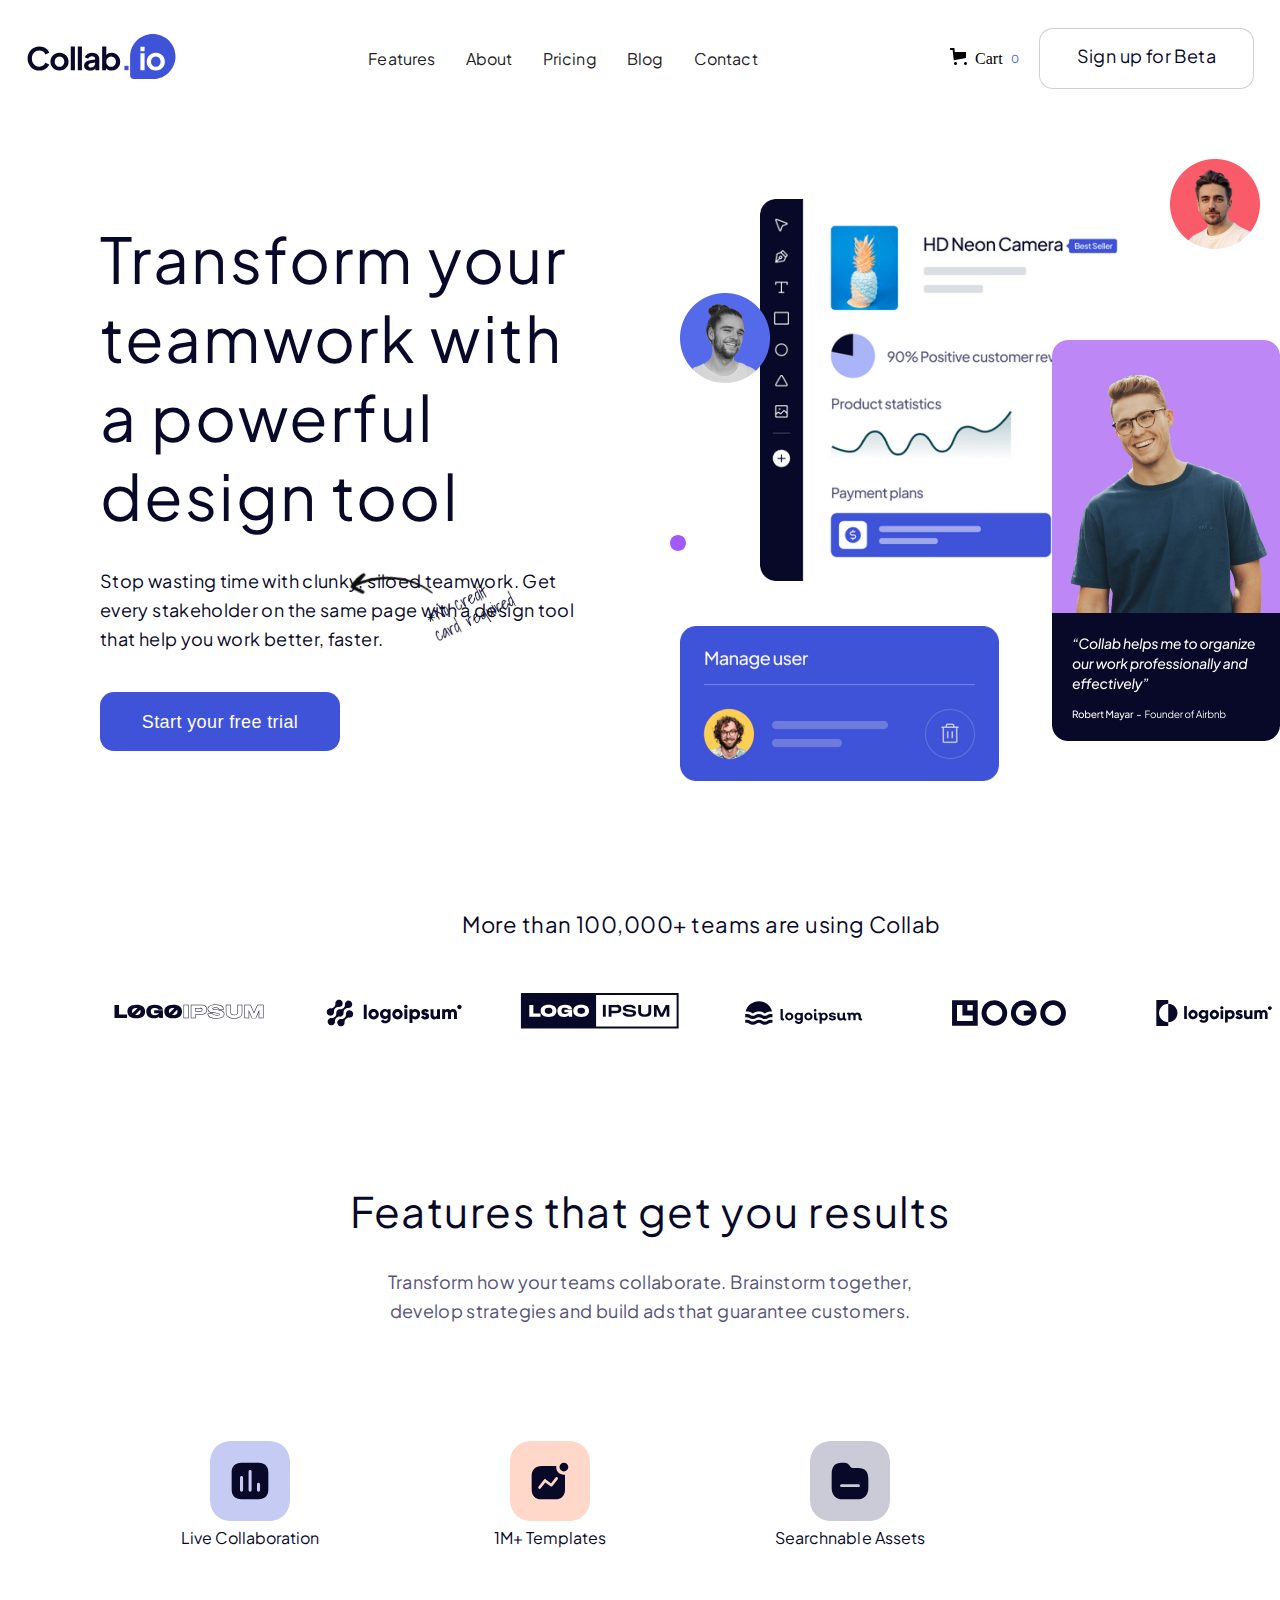
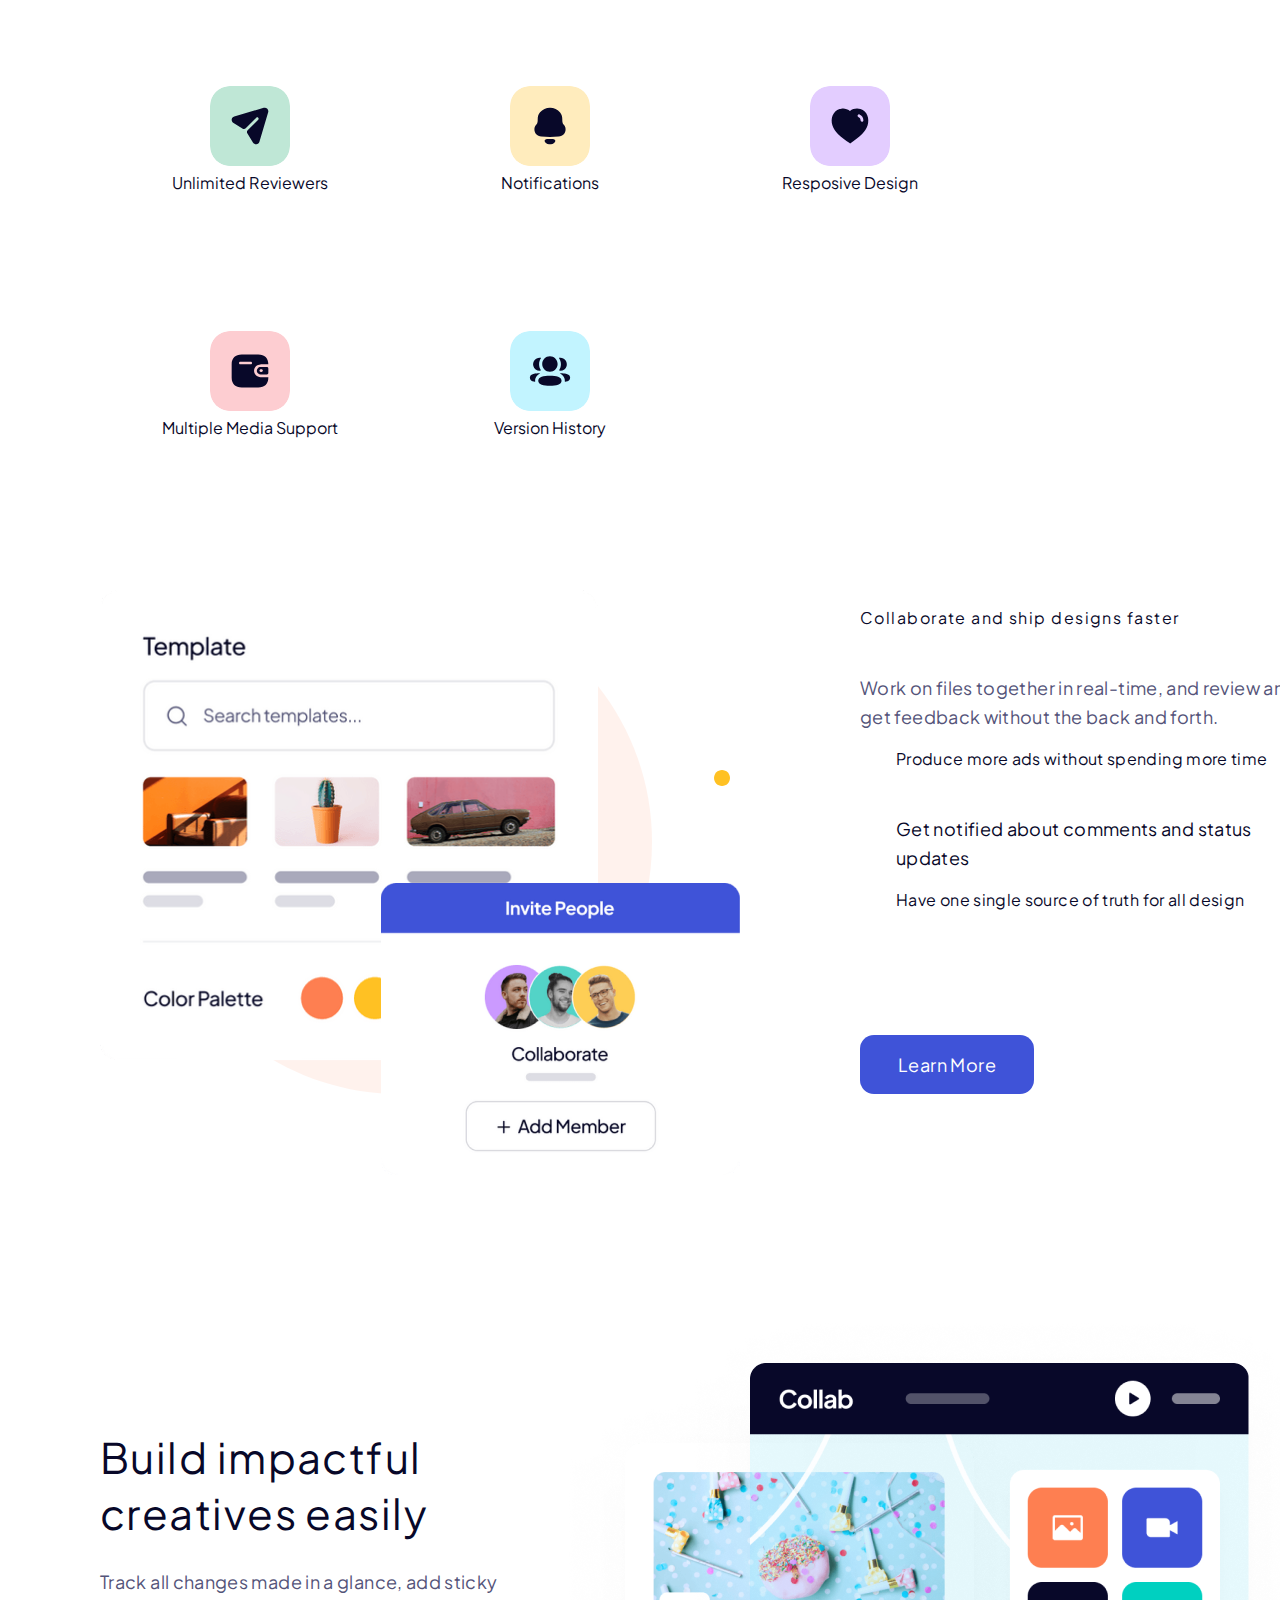
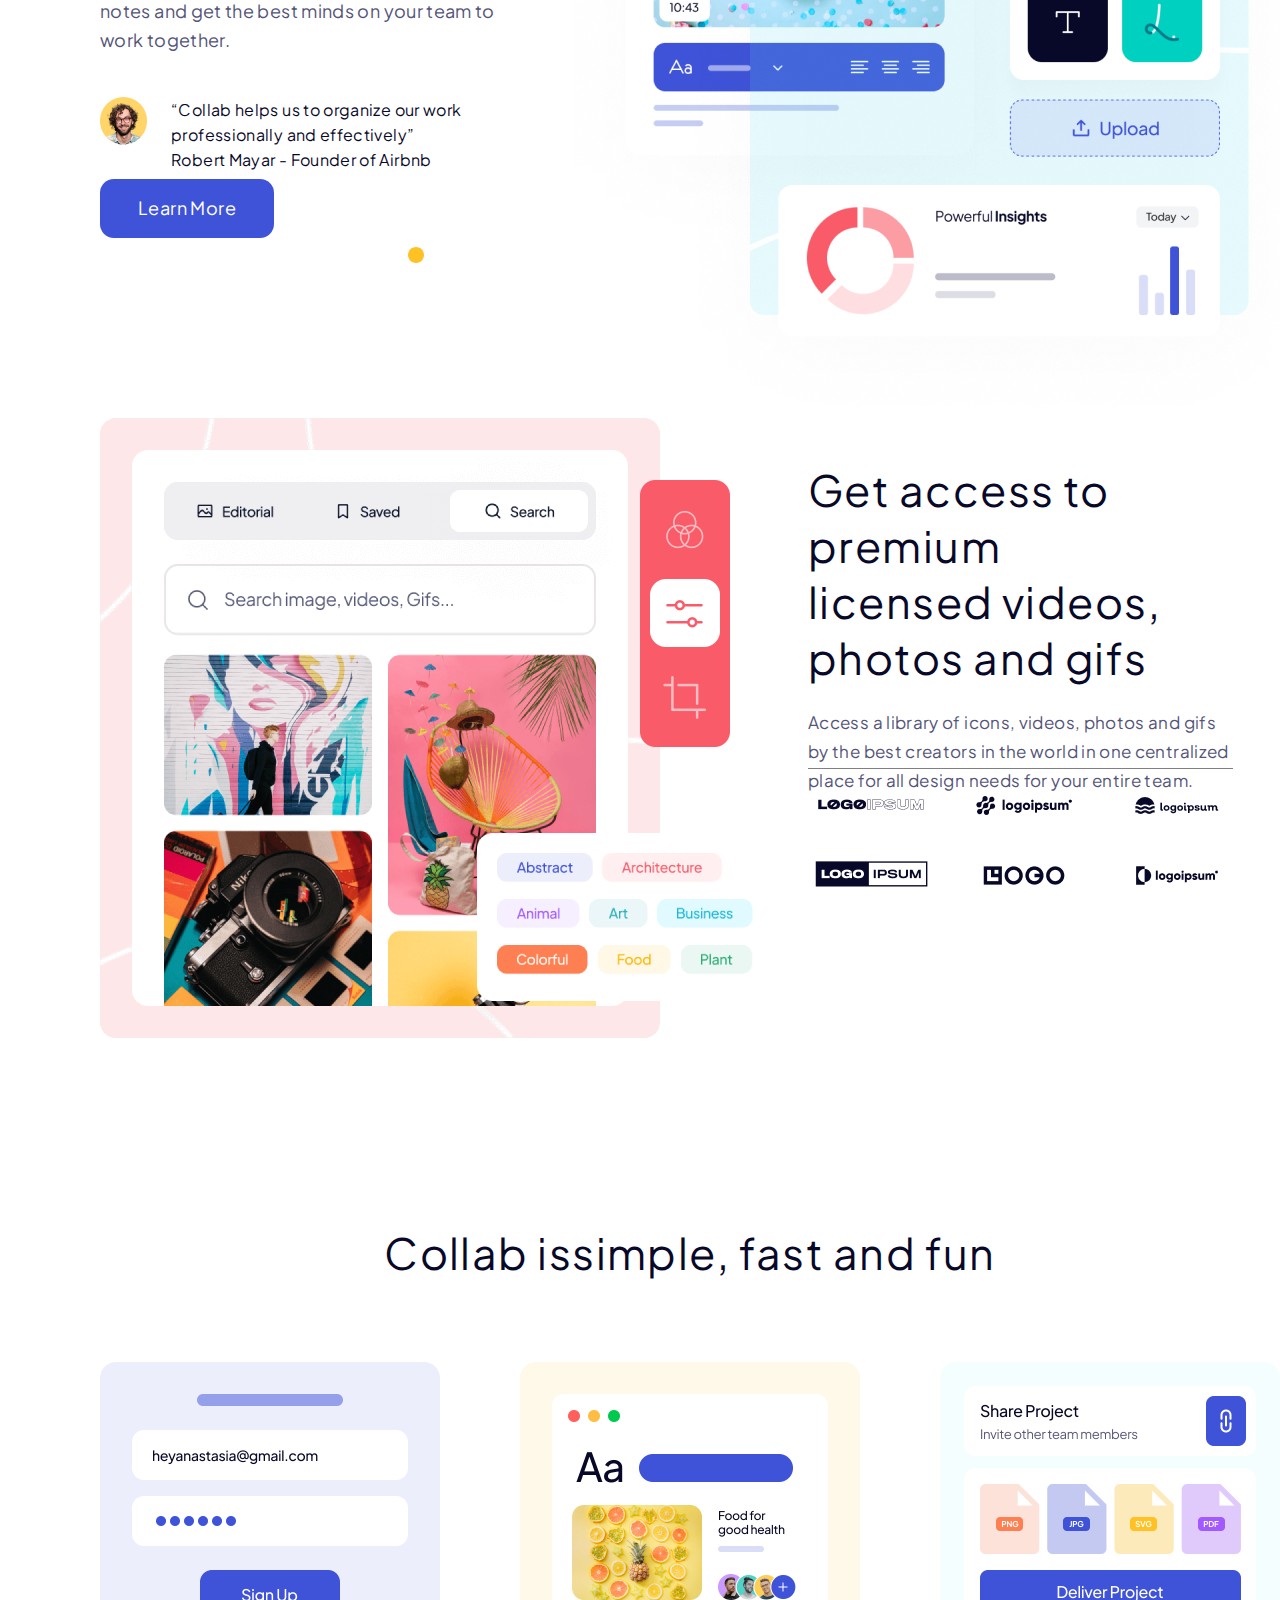
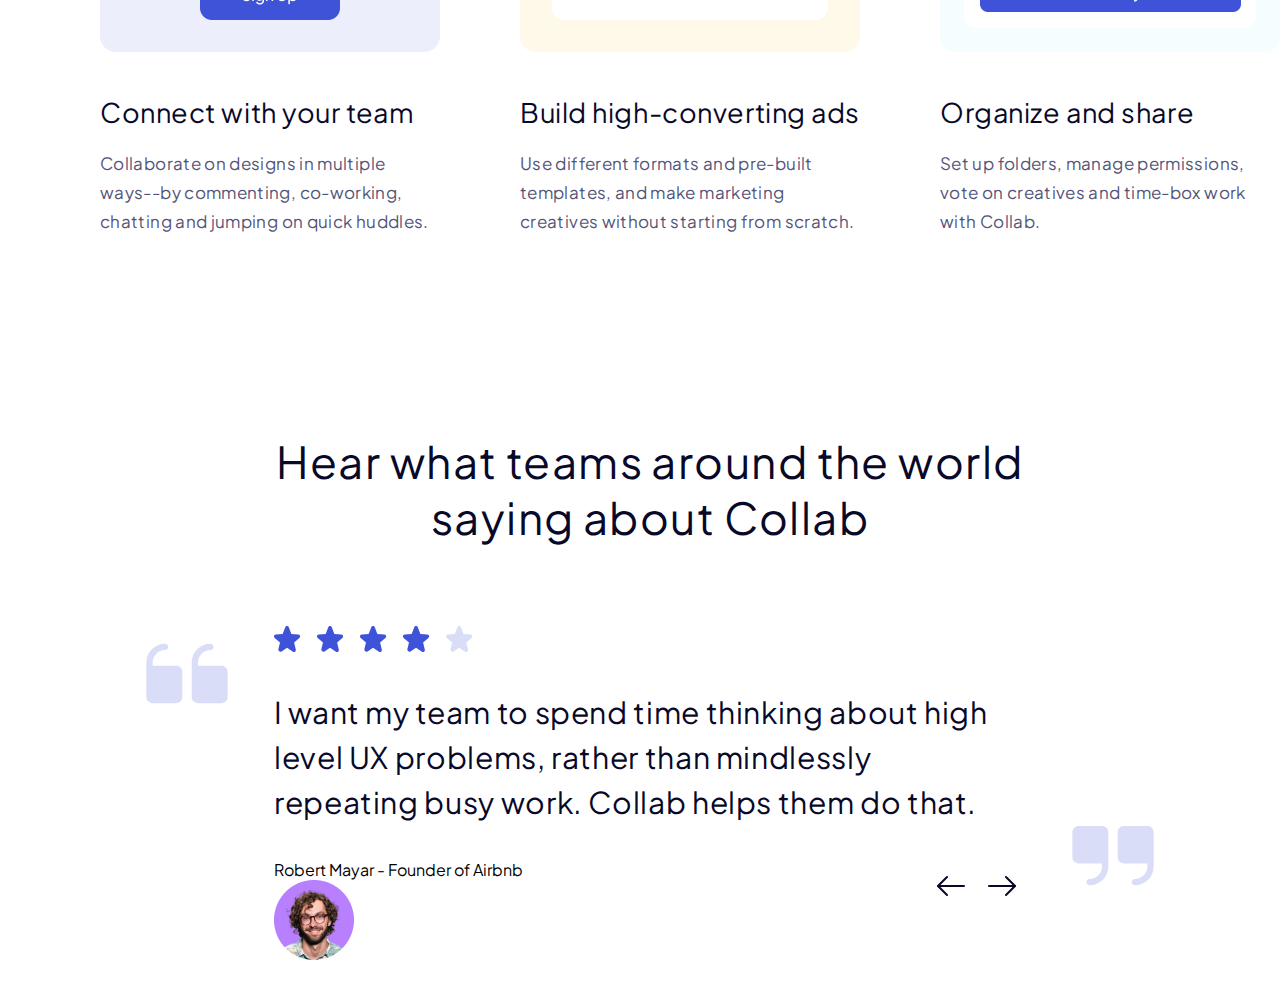
==== commit 5a784cb6: "collab" ====
--- a/index.html
+++ b/index.html
@@ -6,366 +6,217 @@
     <meta name="viewport" content="width=device-width, initial-scale=1.0">
     <link rel="preconnect" href="https://fonts.googleapis.com">
     <link rel="preconnect" href="https://fonts.gstatic.com" crossorigin>
-    <link href="https://fonts.googleapis.com/css2?family=Open+Sans:ital,wght@0,300;0,400;0,500;0,600;0,700;0,800;1,300;1,400;1,500;1,600;1,700;1,800&display=swap" rel="stylesheet">
-    <title>Document</title>
+    <link href="https://fonts.googleapis.com/css2?family=Plus+Jakarta+Sans:ital,wght@0,200;0,300;0,400;0,500;0,700;0,800;1,200;1,300;1,400;1,500;1,600;1,700;1,800&display=swap" rel="stylesheet">
+    <title>Collab.lo</title>
+    <link rel="stylesheet" href="./src/css/index.css">
     <link rel="stylesheet" href="./src/css/variables.css">
     <link rel="stylesheet" href="./src/css/normalize/normalize.css">
-    <link rel="stylesheet" href="./src/css/index.css">
 </head>
 <body>
-    <header class="header">
+    <div class="collab-io">
+        <div id="header-nav">
+            <div class="header--nav-logo">
+                <a href="http://127.0.0.1:5500/">
+                    <svg width="150" height="45" viewBox="0 0 150 45" fill="none" xmlns="http://www.w3.org/2000/svg">
+                        <path d="M13.3263 36.5713C15.0106 36.5713 16.5158 36.2896 17.8421 35.7261C19.1894 35.1626 20.3263 34.4218 21.2526 33.5035C22.179 32.5643 22.8421 31.5418 23.2421 30.4357L19.3895 28.6513C18.9264 29.82 18.1685 30.7905 17.1158 31.5626C16.0842 32.3139 14.8211 32.6896 13.3263 32.6896C11.8527 32.6896 10.5579 32.3452 9.44211 31.6565C8.32631 30.9678 7.45263 30.0182 6.82105 28.8078C6.18948 27.5765 5.87369 26.147 5.87369 24.5191C5.87369 22.8913 6.18948 21.4721 6.82105 20.2617C7.45263 19.0304 8.32631 18.0809 9.44211 17.413C10.5579 16.7243 11.8527 16.38 13.3263 16.38C14.8211 16.38 16.0842 16.7661 17.1158 17.5383C18.1685 18.2896 18.9264 19.2495 19.3895 20.4183L23.2421 18.6339C22.8421 17.5278 22.179 16.5157 21.2526 15.5974C20.3263 14.6583 19.1894 13.907 17.8421 13.3435C16.5158 12.78 15.0106 12.4983 13.3263 12.4983C11.6421 12.4983 10.0842 12.8008 8.65263 13.4061C7.22105 13.9904 5.97895 14.8252 4.92632 15.9104C3.87368 16.9748 3.05263 18.2478 2.46316 19.7296C1.87369 21.1904 1.57895 22.7869 1.57895 24.5191C1.57895 26.2513 1.87369 27.8582 2.46316 29.34C3.05263 30.8008 3.87368 32.0739 4.92632 33.1591C5.97895 34.2443 7.22105 35.0895 8.65263 35.6948C10.0842 36.2791 11.6421 36.5713 13.3263 36.5713ZM33.5258 36.5713C35.1889 36.5713 36.7047 36.1956 38.0732 35.4443C39.4415 34.6722 40.5363 33.6182 41.3574 32.2826C42.1784 30.9261 42.5889 29.3921 42.5889 27.6809C42.5889 25.9696 42.1784 24.4461 41.3574 23.1104C40.5573 21.7748 39.4731 20.7208 38.1047 19.9487C36.7363 19.1766 35.2099 18.7904 33.5258 18.7904C31.8205 18.7904 30.2836 19.1766 28.9153 19.9487C27.5468 20.7208 26.4521 21.7748 25.6311 23.1104C24.831 24.4461 24.4311 25.9696 24.4311 27.6809C24.4311 29.3921 24.831 30.9157 25.6311 32.2513C26.4521 33.5869 27.5468 34.6409 28.9153 35.413C30.3047 36.1852 31.8416 36.5713 33.5258 36.5713ZM33.5258 32.8148C32.5994 32.8148 31.7678 32.5957 31.0311 32.1574C30.3152 31.7191 29.7468 31.1139 29.3258 30.3417C28.9257 29.5487 28.7258 28.6618 28.7258 27.6809C28.7258 26.7 28.9257 25.8234 29.3258 25.0513C29.7468 24.2792 30.3152 23.6739 31.0311 23.2357C31.7678 22.7766 32.5994 22.547 33.5258 22.547C34.452 22.547 35.2626 22.7766 35.9574 23.2357C36.6731 23.6739 37.231 24.2792 37.6311 25.0513C38.052 25.8234 38.2626 26.7 38.2626 27.6809C38.2626 28.6618 38.052 29.5487 37.6311 30.3417C37.231 31.1139 36.6731 31.7191 35.9574 32.1574C35.2626 32.5957 34.452 32.8148 33.5258 32.8148ZM44.7788 36.1957H48.9156V12.4983H44.7788V36.1957ZM51.7877 36.1957H55.9245V12.4983H51.7877V36.1957ZM64.0074 36.5713C66.2389 36.5713 68.0284 35.8408 69.3758 34.38V36.1957H73.2916V24.8635C73.2916 23.6739 72.9862 22.62 72.3758 21.7017C71.7652 20.7834 70.9232 20.0739 69.8495 19.573C68.7968 19.0513 67.5652 18.7904 66.1546 18.7904C64.4284 18.7904 62.8915 19.1974 61.5441 20.0113C60.1968 20.8252 59.2705 21.9 58.7652 23.2357L62.1442 24.8635C62.46 24.0913 62.9547 23.4756 63.6284 23.0165C64.302 22.5365 65.0915 22.2965 65.9967 22.2965C66.9442 22.2965 67.7021 22.547 68.2705 23.0478C68.86 23.5279 69.1547 24.133 69.1547 24.8635V25.427L64.0389 26.2409C62.0179 26.5747 60.5231 27.2113 59.5546 28.1504C58.5863 29.0896 58.102 30.2687 58.102 31.6878C58.102 33.1904 58.6389 34.38 59.7125 35.2565C60.7862 36.133 62.2178 36.5713 64.0074 36.5713ZM62.3968 31.5313C62.3968 30.3417 63.2073 29.5904 64.8283 29.2774L69.1547 28.5574V29.2461C69.1547 30.4148 68.7442 31.4061 67.9232 32.22C67.1231 33.0339 66.0705 33.4409 64.7652 33.4409C64.0705 33.4409 63.5021 33.2739 63.06 32.94C62.6179 32.5852 62.3968 32.1156 62.3968 31.5313ZM85.5466 36.5713C87.2098 36.5713 88.694 36.1852 89.9992 35.413C91.3045 34.62 92.3361 33.5556 93.0939 32.22C93.8518 30.8634 94.2308 29.3505 94.2308 27.6809C94.2308 26.0113 93.8518 24.5087 93.0939 23.173C92.3361 21.8165 91.3045 20.7521 89.9992 19.98C88.694 19.1869 87.2203 18.7904 85.5782 18.7904C83.3466 18.7904 81.5888 19.4896 80.3045 20.8878V12.4983H76.1676V36.1957H80.0518V34.2861C80.6834 35.0166 81.4729 35.58 82.4203 35.9765C83.3888 36.373 84.4309 36.5713 85.5466 36.5713ZM85.0729 32.8148C84.1677 32.8148 83.3466 32.5957 82.6097 32.1574C81.894 31.7191 81.3256 31.1139 80.9045 30.3417C80.5045 29.5696 80.3045 28.6826 80.3045 27.6809C80.3045 26.6791 80.5045 25.7921 80.9045 25.02C81.3256 24.2479 81.894 23.6426 82.6097 23.2043C83.3466 22.7661 84.1677 22.547 85.0729 22.547C86.0203 22.547 86.8519 22.7766 87.5676 23.2357C88.3045 23.6739 88.8835 24.2792 89.3045 25.0513C89.7256 25.8234 89.9361 26.7 89.9361 27.6809C89.9361 28.6618 89.7256 29.5487 89.3045 30.3417C88.8835 31.1139 88.3045 31.7191 87.5676 32.1574C86.8519 32.5957 86.0203 32.8148 85.0729 32.8148Z" fill="#080829"/>
+                        <path d="M98.3953 36.1957H102.563V31.813H98.3953V36.1957Z" fill="#3F53D8"/>
+                        <path d="M126.809 0C120.791 0.0067294 115.022 2.37942 110.767 6.59753C106.512 10.8157 104.119 16.5347 104.112 22.5V41.475C104.113 42.4096 104.488 43.3056 105.155 43.9665C105.821 44.6273 106.725 44.9989 107.667 45H126.809C132.829 45 138.602 42.6295 142.858 38.4099C147.115 34.1903 149.507 28.4674 149.507 22.5C149.507 16.5326 147.115 10.8097 142.858 6.59009C138.602 2.37053 132.829 0 126.809 0Z" fill="#3F53D8"/>
+                        <path d="M114.426 17.2565H118.563V12.8739H114.426V17.2565ZM114.426 36.1957H118.563V19.1661H114.426V36.1957ZM129.836 36.5713C131.499 36.5713 133.014 36.1956 134.383 35.4443C135.751 34.6722 136.846 33.6182 137.667 32.2826C138.489 30.9261 138.899 29.3921 138.899 27.6809C138.899 25.9696 138.489 24.4461 137.667 23.1104C136.867 21.7748 135.783 20.7208 134.415 19.9487C133.046 19.1766 131.519 18.7904 129.836 18.7904C128.131 18.7904 126.593 19.1766 125.225 19.9487C123.857 20.7208 122.762 21.7748 121.941 23.1104C121.141 24.4461 120.74 25.9696 120.74 27.6809C120.74 29.3921 121.141 30.9157 121.941 32.2513C122.762 33.5869 123.857 34.6409 125.225 35.413C126.615 36.1852 128.151 36.5713 129.836 36.5713ZM129.836 32.8148C128.909 32.8148 128.077 32.5957 127.341 32.1574C126.625 31.7191 126.056 31.1139 125.636 30.3417C125.235 29.5487 125.036 28.6618 125.036 27.6809C125.036 26.7 125.235 25.8234 125.636 25.0513C126.056 24.2792 126.625 23.6739 127.341 23.2357C128.077 22.7766 128.909 22.547 129.836 22.547C130.762 22.547 131.573 22.7766 132.267 23.2357C132.983 23.6739 133.54 24.2792 133.941 25.0513C134.362 25.8234 134.573 26.7 134.573 27.6809C134.573 28.6618 134.362 29.5487 133.941 30.3417C133.54 31.1139 132.983 31.7191 132.267 32.1574C131.573 32.5957 130.762 32.8148 129.836 32.8148Z" fill="white"/>
+                    </svg>                        
+                </a>
+            </div>
+            <nav class="header--nav-menu">
+                <span>Features</span>
+                <span>About</span>
+                <span>Pricing</span>
+                <span>Blog</span>
+                <span>Contact</span>
+            </nav>
+            <div class="header--nav-cart">
+                <span>
+                    <svg width="17" height="17" viewBox="0 0 17 17" fill="none" xmlns="http://www.w3.org/2000/svg">
+                        <path d="M2.60593 2H0V0H4.39407L4.84288 4H16V9.93845L3.76941 12.3694L2.60593 2ZM15.5 17C14.6716 17 14 16.3284 14 15.5C14 14.6716 14.6716 14 15.5 14C16.3284 14 17 14.6716 17 15.5C17 16.3284 16.3284 17 15.5 17ZM5.5 17C4.67157 17 4 16.3284 4 15.5C4 14.6716 4.67157 14 5.5 14C6.32843 14 7 14.6716 7 15.5C7 16.3284 6.32843 17 5.5 17Z" fill="black"/>
+                    </svg>
+                </span>
+                <span>
+                    Cart
+                </span>
+                <div class="cart-number">
+                    <span class="cart--number-bg">
+                        <img src="./assets/png/Rectangle.png" alt="">
+                        <span id="number">0</span>
+                    </span>
+                </div>
+                <button class="sign-up">Sign up for Beta</button>
+            </div>
+        </div>
         <div class="wrapper">
-            <div class="header-nav">
-                <div class="header--nav-items">
-                    <div class="header-items">
-                        <div class="header-logo">
-                            <svg width="184" height="60" viewBox="0 0 184 60" fill="none" xmlns="http://www.w3.org/2000/svg">
-                                <g clip-path="url(#clip0_1_6)">
-                                <path d="M45 0H14C6.26801 0 0 6.26801 0 14V46C0 53.732 6.26801 60 14 60H45C52.732 60 59 53.732 59 46V14C59 6.26801 52.732 0 45 0Z" fill="white"/>
-                                <path d="M45 0H14C6.26801 0 0 6.26801 0 14V46C0 53.732 6.26801 60 14 60H45C52.732 60 59 53.732 59 46V14C59 6.26801 52.732 0 45 0Z" stroke="#29A0F5"/>
-                                <path d="M46.8883 34.0936L21.0937 14.2693C18.0257 11.9114 13.6272 12.4871 11.2693 15.555C8.91143 18.623 9.48708 23.0215 12.5551 25.3794L38.3497 45.2037C41.4177 47.5616 45.8162 46.986 48.174 43.918C50.5319 40.85 49.9563 36.4515 46.8883 34.0936Z" fill="#0083E1"/>
-                                <path d="M42.6431 12.6673H16.6431C12.7771 12.6673 9.64307 15.8013 9.64307 19.6673C9.64307 23.5333 12.7771 26.6673 16.6431 26.6673H42.6431C46.5091 26.6673 49.6431 23.5333 49.6431 19.6673C49.6431 15.8013 46.5091 12.6673 42.6431 12.6673Z" fill="#29A0F5"/>
-                                <path d="M42.6431 32.6673H16.6431C12.7771 32.6673 9.64307 35.8013 9.64307 39.6673C9.64307 43.5333 12.7771 46.6673 16.6431 46.6673H42.6431C46.5091 46.6673 49.6431 43.5333 49.6431 39.6673C49.6431 35.8013 46.5091 32.6673 42.6431 32.6673Z" fill="#29A0F5"/>
-                                <path d="M84.8931 35.0615C84.8931 37.3174 84.0785 39.0947 82.4492 40.3936C80.8314 41.6924 78.5755 42.3418 75.6816 42.3418C73.0156 42.3418 70.6572 41.8405 68.6064 40.8379V35.916C70.2926 36.668 71.7168 37.1978 72.8789 37.5054C74.0524 37.813 75.1234 37.9668 76.0918 37.9668C77.2539 37.9668 78.1426 37.7446 78.7578 37.3003C79.3844 36.856 79.6978 36.1951 79.6978 35.3179C79.6978 34.828 79.561 34.395 79.2876 34.019C79.0142 33.6317 78.6097 33.2614 78.0742 32.9082C77.5501 32.555 76.4735 31.991 74.8442 31.2163C73.3175 30.4985 72.1725 29.8092 71.4092 29.1484C70.6458 28.4876 70.0363 27.7186 69.5806 26.8413C69.1248 25.964 68.897 24.9386 68.897 23.7651C68.897 21.5549 69.6432 19.8174 71.1357 18.5527C72.6396 17.2881 74.7132 16.6558 77.3564 16.6558C78.6553 16.6558 79.8914 16.8096 81.0649 17.1172C82.2498 17.4248 83.486 17.8577 84.7734 18.416L83.0645 22.5347C81.7314 21.9878 80.6263 21.6061 79.749 21.3896C78.8831 21.1732 78.0286 21.0649 77.1855 21.0649C76.1829 21.0649 75.4139 21.2985 74.8784 21.7656C74.3429 22.2327 74.0752 22.8423 74.0752 23.5942C74.0752 24.0614 74.1834 24.4715 74.3999 24.8247C74.6164 25.1665 74.9582 25.5026 75.4253 25.833C75.9038 26.152 77.026 26.7331 78.792 27.5762C81.1276 28.6927 82.7284 29.8149 83.5942 30.9429C84.4601 32.0594 84.8931 33.4323 84.8931 35.0615ZM99.5049 42.3418C97.2604 42.3418 95.5002 41.5272 94.2241 39.8979H93.9507C94.133 41.493 94.2241 42.4159 94.2241 42.6665V50.4082H89.0117V22.8936H93.25L93.9849 25.3716H94.2241C95.4432 23.4803 97.249 22.5347 99.6416 22.5347C101.897 22.5347 103.663 23.4062 104.939 25.1494C106.215 26.8926 106.854 29.3136 106.854 32.4126C106.854 34.452 106.552 36.2236 105.948 37.7275C105.355 39.2314 104.507 40.3765 103.401 41.1626C102.296 41.9487 100.997 42.3418 99.5049 42.3418ZM97.9668 26.7046C96.6794 26.7046 95.7394 27.1034 95.147 27.9009C94.5545 28.687 94.2469 29.9915 94.2241 31.8145V32.3784C94.2241 34.4292 94.526 35.8989 95.1299 36.7876C95.7451 37.6763 96.7135 38.1206 98.0352 38.1206C100.371 38.1206 101.539 36.1951 101.539 32.3442C101.539 30.4644 101.248 29.0573 100.667 28.123C100.097 27.1774 99.1973 26.7046 97.9668 26.7046ZM123.294 42L122.286 39.4023H122.149C121.272 40.5075 120.366 41.2765 119.432 41.7095C118.509 42.131 117.301 42.3418 115.809 42.3418C113.974 42.3418 112.527 41.8177 111.468 40.7695C110.42 39.7214 109.896 38.2288 109.896 36.292C109.896 34.264 110.602 32.7715 112.015 31.8145C113.439 30.846 115.581 30.3105 118.44 30.208L121.756 30.1055V29.2681C121.756 27.3312 120.765 26.3628 118.782 26.3628C117.256 26.3628 115.461 26.8242 113.399 27.7471L111.673 24.2266C113.872 23.0758 116.31 22.5005 118.987 22.5005C121.551 22.5005 123.516 23.0588 124.883 24.1753C126.25 25.2918 126.934 26.9894 126.934 29.2681V42H123.294ZM121.756 33.1475L119.739 33.2158C118.224 33.2614 117.096 33.5348 116.355 34.0361C115.615 34.5374 115.245 35.3008 115.245 36.3262C115.245 37.7959 116.088 38.5308 117.774 38.5308C118.982 38.5308 119.944 38.1833 120.662 37.4883C121.391 36.7933 121.756 35.8704 121.756 34.7197V33.1475ZM144.451 42L143.443 39.4023H143.306C142.429 40.5075 141.523 41.2765 140.589 41.7095C139.666 42.131 138.458 42.3418 136.966 42.3418C135.132 42.3418 133.685 41.8177 132.625 40.7695C131.577 39.7214 131.053 38.2288 131.053 36.292C131.053 34.264 131.759 32.7715 133.172 31.8145C134.596 30.846 136.738 30.3105 139.598 30.208L142.913 30.1055V29.2681C142.913 27.3312 141.922 26.3628 139.939 26.3628C138.413 26.3628 136.618 26.8242 134.556 27.7471L132.83 24.2266C135.029 23.0758 137.467 22.5005 140.145 22.5005C142.708 22.5005 144.673 23.0588 146.041 24.1753C147.408 25.2918 148.091 26.9894 148.091 29.2681V42H144.451ZM142.913 33.1475L140.896 33.2158C139.381 33.2614 138.253 33.5348 137.513 34.0361C136.772 34.5374 136.402 35.3008 136.402 36.3262C136.402 37.7959 137.245 38.5308 138.931 38.5308C140.139 38.5308 141.102 38.1833 141.819 37.4883C142.549 36.7933 142.913 35.8704 142.913 34.7197V33.1475ZM161.524 38.189C162.435 38.189 163.529 37.9896 164.805 37.5908V41.4702C163.506 42.0513 161.911 42.3418 160.02 42.3418C157.935 42.3418 156.414 41.8177 155.457 40.7695C154.511 39.71 154.039 38.1263 154.039 36.0186V26.8071H151.543V24.6025L154.415 22.8594L155.918 18.8262H159.251V22.8936H164.6V26.8071H159.251V36.0186C159.251 36.7591 159.456 37.306 159.866 37.6592C160.288 38.0124 160.84 38.189 161.524 38.189ZM181.98 42H166.89V38.9238L175.743 26.8755H167.42V22.8936H181.673V26.2773L173.06 38.0181H181.98V42Z" fill="#1B2534"/>
-                                </g>
-                                <defs>
-                                <clipPath id="clip0_1_6">
-                                <rect width="184" height="60" fill="white"/>
-                                </clipPath>
-                                </defs>
-                                </svg>                        
+            <div class="frame1">
+                <div class="frame1-content">
+                    <p>Transform your teamwork with a powerful design tool</p>
+                    <span>Stop wasting time with clunky, siloed teamwork. Get every stakeholder on the same page with a design tool that help you work better, faster.</span>
+                    <button id="button1">Start your free trial</button>
+                    <img id="path1" src="./assets/svg/IMAGEno.svg" alt="path">
+                </div>
+                <div class="frame1-content-image">
+                    <img class="image1" src="./assets/png/IMAGE3.png" alt="">
+                    <img class="image2" src="./assets/png/IMAGE1.png" alt="">
+                    <img class="image3" src="./assets/png/IMAGE2.png" alt="">
+                    <img class="image4" src="./assets/png/Frame.png" alt="">
+                    <img class="image5" src="./assets/svg/IMAGEball.svg" alt="">
+                    <img class="image6" src="./assets/png/IMAGE4.png" alt="">
+                </div>  
+            </div>
+            <div class="frame2">
+                <span class="frame2-text">More than 100,000+ teams are using Collab</span>
+                <div class="frame2-logo">
+                    <img src="./assets/svg/IMAGElogo1.svg" alt="logo">
+                    <img src="./assets/svg/IMAGElogo2.svg" alt="logo">
+                    <img src="./assets/svg/IMAGElogo3.svg" alt="logo">
+                    <img src="./assets/svg/IMAGElogo4.svg" alt="logo">
+                    <img src="./assets/svg/IMAGElogo5.svg" alt="logo">
+                    <img src="./assets/svg/IMAGElogo6.svg" alt="logo">
+                </div>
+            </div>
+            <div class="frame3">
+                <div class="frame3-text">
+                    <span>
+                        Features that get you results
+                    </span>
+                    <p>
+                        Transform how your teams collaborate. Brainstorm together, develop strategies and build ads that guarantee customers.
+                    </p>
+                </div>
+                <div class="frame3-features">
+                    <div class="frame3--features-icon">
+                        <img src="./assets/svg/lifecollaboration.svg" alt="">
+                        <span>Live Collaboration</span>
+                    </div>
+                    <div class="frame3--features-icon">
+                        <img src="./assets/svg/1mln.svg" alt="">
+                        <span>1M+ Templates</span>
+                    </div>
+                    <div class="frame3--features-icon">
+                        <img src="./assets/svg/searchnableassets.svg" alt="">
+                        <span>Searchnable Assets</span>
+                    </div>
+                    <div class="frame3--features-icon">
+                        <img src="./assets/svg/unlimitedrevuewers.svg" alt="">
+                        <span>Unlimited Reviewers</span>
+                    </div>
+                    <div class="frame3--features-icon">
+                        <img src="./assets/svg/notifications.svg" alt="">
+                        <span>Notifications</span>
+                    </div>
+                    <div class="frame3--features-icon">
+                        <img src="./assets/svg/resposivedesing.svg" alt="">
+                        <span>Resposive Design</span>
+                    </div>
+                    <div class="frame3--features-icon">
+                        <img src="./assets/svg/multiplemediasupport.svg" alt="">
+                        <span>Multiple Media Support</span>
+                    </div>
+                    <div class="frame3--features-icon">
+                        <img src="./assets/svg/versionhistory.svg" alt="">
+                        <span>Version History</span>
+                    </div>
+                </div>
+            </div>
+            <div class="frame4">
+                <div class="frame4-frame1">
+                    <div class="frame4--frame1-image">
+                        <img class="frame4--frame1-vector" src="./assets/svg/Vectorball.svg" alt="">
+                        <img class="frame4--frame1-image1" src="./assets/png/IMAGEtamplate.png" alt="">
+                        <img class="frame4--frame1-image2" src="./assets/png/IMAGEinvite.png" alt="">
+                        <img class="frame4--frame1-image3" src="./assets/svg/IMAGEball2.svg" alt="">
+                    </div>
+                    <div class="frame4--frame1-text">
+                        <span>Collaborate and ship designs faster</span>
+                        <p>Work on files together in real-time, and review and get feedback without the back and forth.</p>
+                        <div id="frame4--frame1-text">
+                            <span>Produce more ads without spending more time</span>
+                            <p>Get notified about comments and status updates</p>
+                            <span>Have one single source of truth for all design</span>
                         </div>
-                        <div class="header-names">
-                            <span id="Web-App">Web App</span>
-                            <span>Mobail App</span>
-                            <span>Pricing</span>
-                            <span>Blog</span>
-                            <span>Utility Pages</span>
-                        </div>
-                        <div class="header-button">
-                            <button>Request A Demo</button>
-                        </div>
-                    </div>
-                    <div class="header-dashboard">
-                        <div class="header--dashboard-words">
-                            <span>All Your Business Analytics In</span>
-                            <span>A Single <span id="dashboard">Dashboard</span></span>
-                        </div>
-                        <div class="header--dashboard-button">
-                            <button>
-                                Get Started <svg width="30" height="20" viewBox="0 0 30 20" fill="none" xmlns="http://www.w3.org/2000/svg">
-                                <path d="M27.2052 10H1M16.0769 1L29 10L16.0769 19V1Z" stroke="#29A0F5" stroke-width="2" stroke-linecap="round" stroke-linejoin="round"/>
-                                </svg>
-                            </button>
-                        </div> 
-                    </div>
-                </div>
-            </div>
-        </div>
-    </header>
-    <div class="dashboard">
-        <div class="wrapper">
-            <div class="dashboard-nav">
-                <div class="dashboard-info">
-                    <div>
-                        <span id="Perfect">Perfect Approach Towards <sapn id="dashboard">Software</sapn></span>
-                    </div>
-                    <div id="words">
-                        <span>It’s a social collaboration mail software platform that employees really love to use, with rich personalized interface helps to promote your product and connect with good buyer.</span>
-                    </div>
-                    <div class="dashboard--Increase-Workflow">
-                        <div >
-                            <svg width="95" height="96" viewBox="0 0 95 96" fill="none" xmlns="http://www.w3.org/2000/svg">
-                                <path d="M0 20.0469C0 9.00118 8.95431 0.046875 20 0.046875H75C86.0457 0.046875 95 9.00118 95 20.0469V75.0469C95 86.0926 86.0457 95.0469 75 95.0469H20C8.9543 95.0469 0 86.0926 0 75.0469V20.0469Z" fill="#FED8FF"/>
-                                <g clip-path="url(#clip0_1_36)">
-                                <path d="M58.9032 27.0469H35.1554C33.6497 27.0469 32.2716 27.8924 31.5895 29.2347L27.0971 38.0747C26.4227 39.4018 26.541 40.9937 27.4043 42.2065L44.0041 65.5278C45.5869 67.7515 48.8828 67.7718 50.4929 65.5678L67.4438 42.3638C68.3879 41.0715 68.4708 39.3409 67.6546 37.9643L62.3439 29.0069C61.6235 27.7919 60.3157 27.0469 58.9032 27.0469Z" stroke="#E074E3" stroke-width="2"/>
-                                <path d="M27 40.0469H68" stroke="#E074E3" stroke-width="2"/>
-                                <path d="M37.085 40.5948L45.3346 64.3864C45.964 66.2015 48.5414 66.1717 49.1285 64.3425L56.7516 40.5948M47.2974 27.0469L58.5293 28.4954C59.7976 28.6589 60.5887 29.9544 60.1549 31.1574L56.7516 40.5948L47.2974 27.0469ZM47.2974 27.0469L35.4546 28.5106C34.1911 28.6668 33.3932 29.9479 33.8103 31.1507L37.085 40.5948L47.2974 27.0469ZM47.2974 27.0469L37.085 40.5948L47.2974 27.0469ZM47.2974 27.0469L56.7516 40.5948L47.2974 27.0469Z" stroke="#E074E3" stroke-width="2"/>
-                                </g>
-                                <defs>
-                                <clipPath id="clip0_1_36">
-                                <rect width="45" height="45" fill="white" transform="translate(25 25.0469)"/>
-                                </clipPath>
-                                </defs>
-                                </svg>                                
-                        </div>
-                        <div class="Secured-Structure" >
-                            <span>Increase Workflow</span>
-                            <p>Abilities taken within a multiple platforms</p>
-                        </div>
-                    </div>
-                    <div class="dashboard--Secured-Structure">
-                        <div >
-                            <svg width="95" height="96" viewBox="0 0 95 96" fill="none" xmlns="http://www.w3.org/2000/svg">
-                                <path d="M0 20.0469C0 9.00118 8.95431 0.046875 20 0.046875H75C86.0457 0.046875 95 9.00118 95 20.0469V75.0469C95 86.0926 86.0457 95.0469 75 95.0469H20C8.9543 95.0469 0 86.0926 0 75.0469V20.0469Z" fill="#C4F5C9"/>
-                                <g clip-path="url(#clip0_1_46)">
-                                <path d="M56 49.0469V34.904C56 33.0854 55.1571 31.3412 53.6569 30.0553C52.1566 28.7693 50.1217 28.0469 48 28.0469C45.8783 28.0469 43.8434 28.7693 42.3431 30.0553C40.8428 31.3412 40 33.0854 40 34.904V49.0469" stroke="#5EBA67" stroke-width="2.5" stroke-linecap="round" stroke-linejoin="round"/>
-                                <path d="M58.5 44.0469H37.5C35.0147 44.0469 33 45.7851 33 47.9293V62.1645C33 64.3087 35.0147 66.0469 37.5 66.0469H58.5C60.9853 66.0469 63 64.3087 63 62.1645V47.9293C63 45.7851 60.9853 44.0469 58.5 44.0469Z" stroke="#5EBA67" stroke-width="2.5" stroke-linecap="round" stroke-linejoin="round"/>
-                                </g>
-                                <defs>
-                                <clipPath id="clip0_1_46">
-                                <rect width="34" height="42" fill="white" transform="translate(31 26.0469)"/>
-                                </clipPath>
-                                </defs>
-                                </svg>                                                           
-                        </div>
-                        <div class="Increase-Workflow" >
-                            <span>Secured Structure</span>
-                            <p>Purpose oriented structures protect thedata</p>
-                        </div>
-                    </div>
-                </div>
-                <div class="dashboard-photo">
-                    <img src="./assets/png/IMAGE (1).png" alt="dashboard-photo">
-                </div>
-            </div>
-        </div>
-    </div> 
-    <div class="frame">
-        <div class="wrapper">
-            <div class="frame-nav">
-                <div class="frame--nav-one">
-                    <div class="Capture">
-                        <span>Capture & Convert Excellent Leads <span id="dashboard">More Easily.</span></span>
-                        <p>You can control the inbox like Turn Off Notifications, Choose When You Check In, Don’t Default to Email, Compose mail and reply the mail you want.</p>
-                    </div>
-                    <div>
-                        <img src="./assets/png/Frame.png" alt="photo">
-                    </div>
-                </div>
-                <div class="frame--nav-two">
-                    <div class="importand-tools">
-                        <div class="Importand--Tools">
-                            <span>Importand</span>
-                            <span>Tools</span>
-                        </div>
-                        <div class="importand--tools-icon">
-                            <span>
-                                <svg width="44" height="45" viewBox="0 0 44 45" fill="none" xmlns="http://www.w3.org/2000/svg">
-                                    <g clip-path="url(#clip0_1_83)">
-                                    <path d="M0.62085 10.6364C0.62085 5.11363 5.098 0.636475 10.6209 0.636475H33.872C39.3949 0.636475 43.872 5.11363 43.872 10.6365V33.8876C43.872 39.4105 39.3949 43.8876 33.872 43.8876H10.6208C5.098 43.8876 0.62085 39.4105 0.62085 33.8876V10.6364Z" fill="#001E36"/>
-                                    <path d="M14.1782 21.3515H15.3237C16.3944 21.3515 17.1955 21.1419 17.7271 20.7226C18.2586 20.2959 18.5244 19.6782 18.5244 18.8696C18.5244 18.0535 18.2998 17.4508 17.8506 17.0615C17.4089 16.6722 16.7126 16.4775 15.7617 16.4775H14.1782V21.3515ZM22.0396 18.7461C22.0396 20.513 21.4855 21.8644 20.3774 22.8003C19.2769 23.7361 17.7083 24.2041 15.6719 24.2041H14.1782V30.0439H10.6968V13.625H15.9414C17.9329 13.625 19.4453 14.0555 20.4785 14.9165C21.5192 15.77 22.0396 17.0465 22.0396 18.7461ZM33.6294 26.3154C33.6294 27.6032 33.1802 28.584 32.2817 29.2578C31.3908 29.9316 30.0544 30.2685 28.2725 30.2685C27.359 30.2685 26.5804 30.2049 25.9365 30.0776C25.2926 29.9578 24.6899 29.7781 24.1284 29.5385V26.7085C24.7648 27.008 25.4798 27.2588 26.2734 27.4609C27.0745 27.6631 27.7783 27.7641 28.3848 27.7641C29.6276 27.7641 30.249 27.4048 30.249 26.686C30.249 26.4165 30.1667 26.1994 30.002 26.0346C29.8372 25.8624 29.5527 25.6715 29.1484 25.4619C28.7441 25.2448 28.2051 24.994 27.5312 24.7094C26.5654 24.3052 25.8542 23.9308 25.3975 23.5864C24.9482 23.242 24.6188 22.8489 24.4092 22.4072C24.207 21.958 24.106 21.4077 24.106 20.7563C24.106 19.6408 24.5365 18.7798 25.3975 18.1733C26.266 17.5594 27.4938 17.2524 29.0811 17.2524C30.5934 17.2524 32.0646 17.5818 33.4946 18.2407L32.4614 20.7114C31.8325 20.4419 31.2448 20.221 30.6982 20.0488C30.1517 19.8766 29.5939 19.7905 29.0249 19.7905C28.0142 19.7905 27.5088 20.0638 27.5088 20.6103C27.5088 20.9173 27.6698 21.1831 27.9917 21.4077C28.3211 21.6323 29.0361 21.9655 30.1367 22.4072C31.1175 22.804 31.8363 23.1746 32.293 23.519C32.7497 23.8634 33.0866 24.2602 33.3037 24.7094C33.5208 25.1587 33.6294 25.694 33.6294 26.3154Z" fill="#30A8FF"/>
-                                    </g>
-                                    <defs>
-                                    <clipPath id="clip0_1_83">
-                                    <rect width="44" height="44" fill="white" transform="translate(0 0.015625)"/>
-                                    </clipPath>
-                                    </defs>
-                                    </svg>                                    
-                            </span>
-                            <span>
-                                <svg width="53" height="45" viewBox="0 0 53 45" fill="none" xmlns="http://www.w3.org/2000/svg" xmlns:xlink="http://www.w3.org/1999/xlink">
-                                    <g clip-path="url(#clip0_1_89)">
-                                    <path d="M4.12793 10.6364C4.12793 5.11363 8.60508 0.636475 14.1279 0.636475H37.3791C42.902 0.636475 47.3791 5.11363 47.3791 10.6365V33.8876C47.3791 39.4105 42.902 43.8876 37.3791 43.8876H14.1279C8.60508 43.8876 4.12793 39.4105 4.12793 33.8876V10.6364Z" fill="#001E36"/>
-                                    <path d="M52.1849 4.64111H0.924194V43.0866H52.1849V4.64111Z" fill="url(#pattern0)"/>
-                                    </g>
-                                    <defs>
-                                    <pattern id="pattern0" patternContentUnits="objectBoundingBox" width="1" height="1">
-                                    <use xlink:href="#image0_1_89" transform="scale(0.00195313 0.00260417)"/>
-                                    </pattern>
-                                    <clipPath id="clip0_1_89">
-                                    <rect width="53" height="44" fill="white" transform="translate(0 0.015625)"/>
-                                    </clipPath>
-                                    <image id="image0_1_89" width="512" height="384" xlink:href="[data-uri]"/>
-                                    </defs>
-                                    </svg>                                    
-                            </span>
-                            <span>
-                                <svg width="44" height="45" viewBox="0 0 44 45" fill="none" xmlns="http://www.w3.org/2000/svg">
-                                    <g clip-path="url(#clip0_1_86)">
-                                    <path d="M0.62085 10.6364C0.62085 5.11363 5.098 0.636475 10.6209 0.636475H33.872C39.3949 0.636475 43.872 5.11363 43.872 10.6365V33.8876C43.872 39.4105 39.3949 43.8876 33.872 43.8876H10.6208C5.098 43.8876 0.62085 39.4105 0.62085 33.8876V10.6364Z" fill="#470137"/>
-                                    <path d="M22.3398 30.0156H18.8828L15.5625 24.6152L12.2422 30.0156H9L13.7363 22.6523L9.30273 15.7383H12.6426L15.7188 20.875L18.7363 15.7383H21.998L17.5156 22.8183L22.3398 30.0156ZM27.3594 30.2109C26.0768 30.2109 25.0677 29.7129 24.332 28.7168C23.6029 27.7207 23.2383 26.3405 23.2383 24.5761C23.2383 22.7858 23.6094 21.3926 24.3516 20.3965C25.1003 19.3939 26.1289 18.8926 27.4375 18.8926C28.8112 18.8926 29.8594 19.4264 30.582 20.4941H30.6797C30.5299 19.6803 30.4551 18.9544 30.4551 18.3164V14.8203H33.4434V30.0156H31.1582L30.582 28.5996H30.4551C29.778 29.6738 28.7461 30.2109 27.3594 30.2109ZM28.4043 27.8379C29.166 27.8379 29.7227 27.6165 30.0742 27.1738C30.4323 26.7311 30.6276 25.9791 30.6602 24.9179V24.5957C30.6602 23.4238 30.4779 22.584 30.1133 22.0761C29.7552 21.5683 29.1693 21.3144 28.3555 21.3144C27.6914 21.3144 27.1738 21.5976 26.8027 22.164C26.4382 22.7239 26.2559 23.541 26.2559 24.6152C26.2559 25.6894 26.4414 26.4967 26.8125 27.0371C27.1836 27.5709 27.7142 27.8379 28.4043 27.8379Z" fill="#FF61F6"/>
-                                    </g>
-                                    <defs>
-                                    <clipPath id="clip0_1_86">
-                                    <rect width="44" height="44" fill="white" transform="translate(0 0.015625)"/>
-                                    </clipPath>
-                                    </defs>
-                                </svg>
-                            </span>
-                        </div>
-                    </div>
-                    <div class="frame--support">
-                        <div class="frame-support">
-                            <span>Support <br>for</span>
-                            <span>Responsive</span>
-                            <span>device</span>
-                        </div>
-                        <div id="support-for">
-                            <img src="./assets/png/IMAGEsup.png" alt="">
-                        </div>
-                    </div>
-                    <div class="monitor-growth">
-                        <img src="./assets/png/IMAGE90.png" alt="">
-                    </div>
-                </div>
-                <div class="frame--nav-three">
-                    <div class="frame--nav-global">
-                        <div>
-                            <img src="./assets/png/IMAGEgl.png" alt="">
-                        </div>
-                        <div class="watch">
-                            <div>
-                                <span>Watch</span>
-                                <span>And Learn</span>
-                            </div>
-                            <div class="frame--nav-button">
-                                <button>Explore App<svg width="30" height="21" viewBox="0 0 30 21" fill="none" xmlns="http://www.w3.org/2000/svg">
-                                    <path d="M27.2052 10.0156H1M16.0769 1.01562L29 10.0156L16.0769 19.0156V1.01562Z" stroke="white" stroke-width="2" stroke-linecap="round" stroke-linejoin="round"/>
-                                    </svg>
-                                    </button>
+                        <button class="learn-more">Learn More</button>
+                    </div>
+                </div>
+                <div class="frame4-frame2">
+                    <div class="frame4--frame2-text">
+                        <span>Build impactful creatives easily</span>
+                        <p>Track all changes made in a glance, add sticky notes and get the best minds on your team to work together.</p>
+                        <div id="frame4--frame2-user-info">
+                            <img src="./assets/png/IMAGEuser.png" alt="">
+                            <div >
+                                <span>“Collab helps us to organize our work professionally and effectively”</span>
+                                <span>Robert Mayar - Founder of Airbnb</span>
                             </div>
                         </div>
-                    </div>
-                    <div class="frame-media">
-                        <div class="frame--media-names">
-                            <span id="media">Image, Video, Audio</span>
-                            <span>Gif, support</span>
+                        <button class="learn-more">Learn More</button>
+                    </div>
+                    <img class="vectoryellow" src="./assets/svg/Vecto3r.svg" alt="">
+                    <div class="frame4--frame2-image">
+                        <img class="frame4--frame2-image1" src="./assets/png/IMAGEaa.png" alt="">
+                        <img class="frame4--frame2-image2" src="./assets/png/IMAGEcollab.png" alt="">
+                    </div>
+                </div>
+                <div class="frame4-frame3">
+                    <div class="farme4--frame3-image">
+                        <img src="assets/png/IMAGE (17).png" alt="" class="__access-img-1">
+                        <img src="assets/png/IMAGE (18).png" alt="" class="_access-img-2">
+                        <img src="assets/png/IMAGE (19).png" alt="" class="_access-img-3">
+                    </div>
+                    <div class="frame4--frame3-text">
+                        <span>Get access to premium licensed videos, photos and gifs</span>
+                        <p>Access a library of icons, videos, photos and gifs by the best creators in the world in one centralized place for all design needs for your entire team.</p>
+                        <div class="frame4--frame3-icons">
+                            <img src="./assets/svg/Framelogos.png" alt="">
                         </div>
-                        <div class="frame--media-buttons">
-                            <span>
-                                <svg width="46" height="45" viewBox="0 0 46 45" fill="none" xmlns="http://www.w3.org/2000/svg">
-                                <g clip-path="url(#clip0_1_105)">
-                                <path d="M0 10.0156C0 4.49278 4.47715 0.015625 10 0.015625H35.2696C40.7924 0.015625 45.2696 4.49277 45.2696 10.0156V33.2668C45.2696 38.7896 40.7924 43.2668 35.2696 43.2668H10C4.47716 43.2668 0 38.7896 0 33.2668V10.0156Z" fill="#FFD772"/>
-                                <path d="M30 14.0156H15C13.3431 14.0156 12 15.3588 12 17.0156V26.0156C12 27.6725 13.3431 29.0156 15 29.0156H30C31.6569 29.0156 33 27.6725 33 26.0156V17.0156C33 15.3588 31.6569 14.0156 30 14.0156Z" fill="#C59419"/>
-                                <path d="M19.9198 22.204L17.3292 25.384C16.797 26.0373 17.2618 27.0156 18.1045 27.0156H30C30.5523 27.0156 31 26.5679 31 26.0156V25.3013V23.401C31 23.1529 30.9078 22.9138 30.7414 22.7299L28.1655 19.8841C27.7528 19.4282 27.0304 19.4492 26.6449 19.9283L23.9757 23.2458C23.5903 23.7248 22.8679 23.7458 22.4552 23.29L21.4365 22.1645C21.0255 21.7104 20.3066 21.7292 19.9198 22.204Z" fill="#FFD772"/>
-                                <path d="M18 20.0156C19.1046 20.0156 20 19.1202 20 18.0156C20 16.9111 19.1046 16.0156 18 16.0156C16.8954 16.0156 16 16.9111 16 18.0156C16 19.1202 16.8954 20.0156 18 20.0156Z" fill="#FFD772"/>
-                                </g>
-                                <defs>
-                                <clipPath id="clip0_1_105">
-                                <rect width="46" height="44" fill="white" transform="translate(0 0.015625)"/>
-                                </clipPath>
-                                </defs>
-                                </svg>
-                            </span>
-                            <span>
-                                <svg width="47" height="45" viewBox="0 0 47 45" fill="none" xmlns="http://www.w3.org/2000/svg">
-                                <g clip-path="url(#clip0_1_117)">
-                                <path d="M0.806641 10.0156C0.806641 4.49278 5.28379 0.015625 10.8066 0.015625H36.0762C41.5991 0.015625 46.0762 4.49277 46.0762 10.0156V33.2668C46.0762 38.7896 41.5991 43.2668 36.0762 43.2668H10.8066C5.2838 43.2668 0.806641 38.7896 0.806641 33.2668V10.0156Z" fill="#F68DFF"/>
-                                <path d="M26.7974 10.0342C26.9489 10.0635 27.0915 10.127 27.2139 10.2196C27.3367 10.3112 27.4361 10.4297 27.5043 10.5655C27.5725 10.7014 27.6075 10.8509 27.6067 11.0024V14.2993L19.4261 16.2685L19.418 16.2708C19.1323 16.3414 18.9479 16.566 18.9479 16.8427V24.8872C18.9456 25.2662 18.8225 25.635 18.5959 25.9418C18.3693 26.2487 18.0505 26.4782 17.6843 26.5982L16.8401 26.8995L16.8254 26.9044C16.6043 26.9777 16.3726 27.0152 16.1392 27.0156C15.6932 27.0149 15.2589 26.876 14.898 26.6187C14.6178 26.422 14.39 26.162 14.2337 25.8606C14.0774 25.5592 13.9973 25.2254 14.0001 24.8872C14.0001 24.0558 14.4979 23.3549 15.2668 23.1026L17.2769 22.4196L17.2815 22.4177C17.5424 22.3315 17.711 22.1107 17.711 21.8549V13.2791C17.7083 13.0074 17.7976 12.7425 17.965 12.5261C18.1324 12.3096 18.3682 12.1539 18.6356 12.0835L26.3403 10.0503C26.4893 10.0104 26.6458 10.0048 26.7974 10.0342Z" fill="#C038CC"/>
-                                <path d="M32.2505 16.0342C32.4021 16.0635 32.5447 16.127 32.667 16.2196C32.7898 16.3112 32.8893 16.4297 32.9574 16.5655C33.0256 16.7014 33.0606 16.8509 33.0598 17.0024V20.2993L24.8792 22.2685L24.8711 22.2708C24.5854 22.3414 24.401 22.566 24.401 22.8427V30.8872C24.3987 31.2662 24.2756 31.635 24.049 31.9418C23.8224 32.2487 23.5036 32.4782 23.1374 32.5982L22.2932 32.8995L22.2785 32.9044C22.0574 32.9777 21.8257 33.0152 21.5924 33.0156C21.1464 33.0149 20.712 32.876 20.3512 32.6187C20.0709 32.422 19.8431 32.162 19.6868 31.8606C19.5305 31.5592 19.4504 31.2254 19.4532 30.8872C19.4532 30.0558 19.9511 29.3549 20.7199 29.1026L22.73 28.4196L22.7346 28.4177C22.9955 28.3315 23.1641 28.1107 23.1641 27.8549V19.2791C23.1614 19.0074 23.2507 18.7425 23.4181 18.5261C23.5855 18.3096 23.8214 18.1539 24.0887 18.0835L31.7934 16.0503C31.9425 16.0103 32.0989 16.0048 32.2505 16.0342Z" fill="#C038CC"/>
-                                </g>
-                                <defs>
-                                <clipPath id="clip0_1_117">
-                                <rect width="47" height="44" fill="white" transform="translate(0 0.015625)"/>
-                                </clipPath>
-                                </defs>
-                                </svg>
-                            </span>
-                            <span>
-                                <svg width="46" height="45" viewBox="0 0 46 45" fill="none" xmlns="http://www.w3.org/2000/svg">
-                                    <g clip-path="url(#clip0_1_110)">
-                                    <path d="M0.280029 10.0156C0.280029 4.49278 4.75718 0.015625 10.28 0.015625H35.5496C41.0724 0.015625 45.5496 4.49277 45.5496 10.0156V33.2668C45.5496 38.7896 41.0724 43.2668 35.5496 43.2668H10.28C4.75719 43.2668 0.280029 38.7896 0.280029 33.2668V10.0156Z" fill="#88A2FF"/>
-                                    <path d="M25 14.0156H12C10.8954 14.0156 10 14.9111 10 16.0156V26.0156C10 27.1202 10.8954 28.0156 12 28.0156H25C26.1046 28.0156 27 27.1202 27 26.0156V16.0156C27 14.9111 26.1046 14.0156 25 14.0156Z" fill="#365BDD"/>
-                                    <path d="M28.998 22.3013C28.4894 21.9009 28.4894 21.1303 28.998 20.7299L34.6314 16.2947C35.2874 15.7783 36.25 16.2455 36.25 17.0804V25.9508C36.25 26.7857 35.2874 27.2529 34.6314 26.7365L28.998 22.3013Z" fill="#365BDD"/>
-                                    </g>
-                                    <defs>
-                                    <clipPath id="clip0_1_110">
-                                    <rect width="46" height="44" fill="white" transform="translate(0 0.015625)"/>
-                                    </clipPath>
-                                    </defs>
-                                    </svg>                                    
-                            </span>
-                            <span>
-                                <svg width="46" height="45" viewBox="0 0 46 45" fill="none" xmlns="http://www.w3.org/2000/svg">
-                                    <g clip-path="url(#clip0_1_114)">
-                                    <path d="M0.333252 10.0156C0.333252 4.49278 4.81041 0.015625 10.3333 0.015625H35.6028C41.1257 0.015625 45.6028 4.49277 45.6028 10.0156V33.2668C45.6028 38.7896 41.1257 43.2668 35.6028 43.2668H10.3333C4.81041 43.2668 0.333252 38.7896 0.333252 33.2668V10.0156Z" fill="#AEEA7F"/>
-                                    <path d="M15.8518 21.4033H19.8167V26.5849C19.1741 26.7946 18.568 26.9404 17.9983 27.0224C17.4332 27.109 16.8544 27.1523 16.262 27.1523C14.7535 27.1523 13.6005 26.7103 12.803 25.8261C12.01 24.9375 11.6135 23.6637 11.6135 22.0049C11.6135 20.3916 12.0738 19.1338 12.9944 18.2314C13.9195 17.3291 15.2001 16.8779 16.8362 16.8779C17.8616 16.8779 18.8505 17.083 19.803 17.4931L19.0989 19.1885C18.3697 18.8239 17.6109 18.6416 16.8225 18.6416C15.9065 18.6416 15.1728 18.9492 14.6213 19.5644C14.0699 20.1797 13.7942 21.0068 13.7942 22.0459C13.7942 23.1305 14.0152 23.9599 14.4573 24.5342C14.9039 25.1038 15.551 25.3886 16.3987 25.3886C16.8407 25.3886 17.2896 25.3431 17.7454 25.2519V23.167H15.8518V21.4033ZM22.2024 27.0156V17.0215H24.3215V27.0156H22.2024ZM28.9221 27.0156H26.8372V17.0215H32.5657V18.7578H28.9221V21.3349H32.3127V23.0644H28.9221V27.0156Z" fill="#577E39"/>
-                                    </g>
-                                    <defs>
-                                    <clipPath id="clip0_1_114">
-                                    <rect width="46" height="44" fill="white" transform="translate(0 0.015625)"/>
-                                    </clipPath>
-                                    </defs>
-                                    </svg>                                    
-                            </span>
-                        </div>
+                    </div>
+                </div>
+            </div>
+            <div class="frame5">
+                <div class="frame-simple">
+                    <h2>Collab issimple, fast and fun</h2>
+                </div>
+                <div class="frame5--simple-items">
+                    <div class="frame5--simple-items-1">
+                        <img src="./assets/png/IMAGEsignup.png" alt="">
+                        <span>Connect with your team</span>
+                        <p>Collaborate on designs in multiple ways--by commenting, co-working, chatting and jumping on quick huddles.</p>
+                    </div>
+                    <div class="frame5--simple-items-1">
+                        <img src="./assets/png/IMAGEAaa.png" alt="">
+                        <span>Build high-converting ads</span>
+                        <p>Use different formats and pre-built templates, and make marketing creatives without starting from scratch.</p>
+                    </div>
+                    <div class="frame5--simple-items-1">
+                        <img src="./assets/png/IMAGEshare.png" alt="">
+                        <span>Organize and share</span>
+                        <p>Set up folders, manage permissions, vote on creatives and time-box work with Collab.</p>
+                    </div>
+                </div>
+            </div>
+            <div class="frame6">
+                <div class="frame6-feedback">
+                    <div class="frame6--feedback-title">
+                        <p>Hear what teams around the world saying about Collab</p>
+                    </div>
+                    <img src="./assets/svg/IMAGE11.svg" alt="" class="frame6-marks-1">
+                    <div class="frame6--feedback-comment"> 
+                        <img src="./assets//svg/Framezvesda.svg" alt="">
+                        <p>I want my team to spend time thinking about high level UX problems, rather than mindlessly repeating busy work. Collab helps them do that.</p>  
+                    </div>
+                    <img src="./assets/svg/IMAGE22.svg" alt="" class="frame6-marks-2">
+                    <p>Robert Mayar - Founder of Airbnb</p>
+                    <img class="feedback" src="./assets/png/IMAGEuserphoto.png" alt="">
+                    <div class="frame6--feedback-left-right">
+                        <img src="./assets/svg/Frameleft.svg" alt="">
+                        <img src="./assets/svg/Framerigth.svg" alt="">
                     </div>
                 </div>
             </div>
         </div>
     </div>
-    <div class="Spaatz">
-        <div class="wrapper">
-            <div class="spaatz-nav">
-                <div class="spaatz--nav-contacts">
-                    <div class="spaatz-logo">
-                        <svg width="184" height="61" viewBox="0 0 184 61" fill="none" xmlns="http://www.w3.org/2000/svg">
-                            <g clip-path="url(#clip0_1_342)">
-                            <path d="M45 0.53125H14C6.26801 0.53125 0 6.79926 0 14.5312V46.5312C0 54.2632 6.26801 60.5312 14 60.5312H45C52.732 60.5312 59 54.2632 59 46.5312V14.5312C59 6.79926 52.732 0.53125 45 0.53125Z" fill="white"/>
-                            <path d="M45 0.53125H14C6.26801 0.53125 0 6.79926 0 14.5312V46.5312C0 54.2632 6.26801 60.5312 14 60.5312H45C52.732 60.5312 59 54.2632 59 46.5312V14.5312C59 6.79926 52.732 0.53125 45 0.53125Z" stroke="#29A0F5"/>
-                            <path d="M47.2452 34.9574L21.4506 15.1331C18.3826 12.7752 13.9841 13.3508 11.6262 16.4188C9.26833 19.4868 9.84398 23.8853 12.912 26.2432L38.7066 46.0675C41.7746 48.4254 46.1731 47.8497 48.531 44.7818C50.8888 41.7138 50.3132 37.3153 47.2452 34.9574Z" fill="#0083E1"/>
-                            <path d="M43 13.5312H17C13.134 13.5312 10 16.6653 10 20.5312C10 24.3972 13.134 27.5312 17 27.5312H43C46.866 27.5312 50 24.3972 50 20.5312C50 16.6653 46.866 13.5312 43 13.5312Z" fill="#29A0F5"/>
-                            <path d="M43 33.5312H17C13.134 33.5312 10 36.6653 10 40.5312C10 44.3972 13.134 47.5312 17 47.5312H43C46.866 47.5312 50 44.3972 50 40.5312C50 36.6653 46.866 33.5312 43 33.5312Z" fill="#29A0F5"/>
-                            <path d="M84.8931 35.5927C84.8931 37.8486 84.0785 39.6259 82.4492 40.9248C80.8314 42.2236 78.5755 42.873 75.6816 42.873C73.0156 42.873 70.6572 42.3717 68.6064 41.3691V36.4472C70.2926 37.1992 71.7168 37.729 72.8789 38.0366C74.0524 38.3442 75.1234 38.498 76.0918 38.498C77.2539 38.498 78.1426 38.2758 78.7578 37.8315C79.3844 37.3872 79.6978 36.7263 79.6978 35.8491C79.6978 35.3592 79.561 34.9262 79.2876 34.5502C79.0142 34.1629 78.6097 33.7926 78.0742 33.4394C77.5501 33.0862 76.4735 32.5222 74.8442 31.7475C73.3175 31.0297 72.1725 30.3404 71.4092 29.6796C70.6458 29.0188 70.0363 28.2498 69.5806 27.3725C69.1248 26.4952 68.897 25.4698 68.897 24.2963C68.897 22.0861 69.6432 20.3486 71.1357 19.0839C72.6396 17.8193 74.7132 17.187 77.3564 17.187C78.6553 17.187 79.8914 17.3408 81.0649 17.6484C82.2498 17.956 83.486 18.3889 84.7734 18.9472L83.0645 23.0659C81.7314 22.519 80.6263 22.1373 79.749 21.9208C78.8831 21.7044 78.0286 21.5961 77.1855 21.5961C76.1829 21.5961 75.4139 21.8297 74.8784 22.2968C74.3429 22.7639 74.0752 23.3735 74.0752 24.1254C74.0752 24.5926 74.1834 25.0027 74.3999 25.3559C74.6164 25.6977 74.9582 26.0338 75.4253 26.3642C75.9038 26.6832 77.026 27.2643 78.792 28.1074C81.1276 29.2239 82.7284 30.3461 83.5942 31.4741C84.4601 32.5906 84.8931 33.9635 84.8931 35.5927ZM99.5049 42.873C97.2604 42.873 95.5002 42.0584 94.2241 40.4291H93.9507C94.133 42.0242 94.2241 42.9471 94.2241 43.1977V50.9394H89.0117V23.4248H93.25L93.9849 25.9028H94.2241C95.4432 24.0115 97.249 23.0659 99.6416 23.0659C101.897 23.0659 103.663 23.9374 104.939 25.6806C106.215 27.4238 106.854 29.8448 106.854 32.9438C106.854 34.9832 106.552 36.7548 105.948 38.2587C105.355 39.7626 104.507 40.9077 103.401 41.6938C102.296 42.4799 100.997 42.873 99.5049 42.873ZM97.9668 27.2358C96.6794 27.2358 95.7394 27.6346 95.147 28.4321C94.5545 29.2182 94.2469 30.5227 94.2241 32.3457V32.9096C94.2241 34.9604 94.526 36.4301 95.1299 37.3188C95.7451 38.2075 96.7135 38.6518 98.0352 38.6518C100.371 38.6518 101.539 36.7263 101.539 32.8754C101.539 30.9956 101.248 29.5885 100.667 28.6542C100.097 27.7086 99.1973 27.2358 97.9668 27.2358ZM123.294 42.5312L122.286 39.9335H122.149C121.272 41.0387 120.366 41.8077 119.432 42.2407C118.509 42.6622 117.301 42.873 115.809 42.873C113.974 42.873 112.527 42.3489 111.468 41.3007C110.42 40.2526 109.896 38.76 109.896 36.8232C109.896 34.7952 110.602 33.3027 112.015 32.3457C113.439 31.3772 115.581 30.8417 118.44 30.7392L121.756 30.6367V29.7993C121.756 27.8624 120.765 26.894 118.782 26.894C117.256 26.894 115.461 27.3554 113.399 28.2783L111.673 24.7578C113.872 23.607 116.31 23.0317 118.987 23.0317C121.551 23.0317 123.516 23.59 124.883 24.7065C126.25 25.823 126.934 27.5206 126.934 29.7993V42.5312H123.294ZM121.756 33.6787L119.739 33.747C118.224 33.7926 117.096 34.066 116.355 34.5673C115.615 35.0686 115.245 35.832 115.245 36.8574C115.245 38.3271 116.088 39.062 117.774 39.062C118.982 39.062 119.944 38.7145 120.662 38.0195C121.391 37.3245 121.756 36.4016 121.756 35.2509V33.6787ZM144.451 42.5312L143.443 39.9335H143.306C142.429 41.0387 141.523 41.8077 140.589 42.2407C139.666 42.6622 138.458 42.873 136.966 42.873C135.132 42.873 133.685 42.3489 132.625 41.3007C131.577 40.2526 131.053 38.76 131.053 36.8232C131.053 34.7952 131.759 33.3027 133.172 32.3457C134.596 31.3772 136.738 30.8417 139.598 30.7392L142.913 30.6367V29.7993C142.913 27.8624 141.922 26.894 139.939 26.894C138.413 26.894 136.618 27.3554 134.556 28.2783L132.83 24.7578C135.029 23.607 137.467 23.0317 140.145 23.0317C142.708 23.0317 144.673 23.59 146.041 24.7065C147.408 25.823 148.091 27.5206 148.091 29.7993V42.5312H144.451ZM142.913 33.6787L140.896 33.747C139.381 33.7926 138.253 34.066 137.513 34.5673C136.772 35.0686 136.402 35.832 136.402 36.8574C136.402 38.3271 137.245 39.062 138.931 39.062C140.139 39.062 141.102 38.7145 141.819 38.0195C142.549 37.3245 142.913 36.4016 142.913 35.2509V33.6787ZM161.524 38.7202C162.435 38.7202 163.529 38.5208 164.805 38.122V42.0014C163.506 42.5825 161.911 42.873 160.02 42.873C157.935 42.873 156.414 42.3489 155.457 41.3007C154.511 40.2412 154.039 38.6575 154.039 36.5498V27.3383H151.543V25.1337L154.415 23.3906L155.918 19.3574H159.251V23.4248H164.6V27.3383H159.251V36.5498C159.251 37.2903 159.456 37.8372 159.866 38.1904C160.288 38.5436 160.84 38.7202 161.524 38.7202ZM181.98 42.5312H166.89V39.455L175.743 27.4067H167.42V23.4248H181.673V26.8085L173.06 38.5493H181.98V42.5312Z" fill="white"/>
-                            </g>
-                            <defs>
-                            <clipPath id="clip0_1_342">
-                            <rect width="184" height="60" fill="white" transform="translate(0 0.53125)"/>
-                            </clipPath>
-                            </defs>
-                            </svg>                            
-                    </div>
-                    <div class="spaatz-motto">
-                        <span>Spaatz is a professional yet creative dashboard for organize your business.</span>
-                    </div>
-                    <div class="contacts">
-                        <svg width="270" height="122" viewBox="0 0 270 122" fill="none" xmlns="http://www.w3.org/2000/svg">
-                            <g clip-path="url(#clip0_1_332)">
-                            <path d="M9.18359 112.906L9.67578 109.672H6.54688V107.562C6.54688 106.648 6.96875 105.805 8.375 105.805H9.81641V103.027C9.81641 103.027 8.51562 102.781 7.28516 102.781C4.71875 102.781 3.03125 104.363 3.03125 107.176V109.672H0.148438V112.906H3.03125V120.781H6.54688V112.906H9.18359Z" fill="white"/>
-                            </g>
-                            <g clip-path="url(#clip1_1_332)">
-                            <path d="M91.6406 119.531V109.02H88.3711V119.531H91.6406ZM89.9883 107.613C91.043 107.613 91.8867 106.734 91.8867 105.68C91.8867 104.66 91.043 103.816 89.9883 103.816C88.9688 103.816 88.125 104.66 88.125 105.68C88.125 106.734 88.9688 107.613 89.9883 107.613ZM103.84 119.531H103.875V113.766C103.875 110.953 103.242 108.773 99.9375 108.773C98.3555 108.773 97.3008 109.652 96.8438 110.461H96.8086V109.02H93.6797V119.531H96.9492V114.328C96.9492 112.957 97.1953 111.656 98.8828 111.656C100.57 111.656 100.606 113.203 100.606 114.434V119.531H103.84Z" fill="white"/>
-                            </g>
-                            <path d="M142.5 107.139C140.125 107.139 138.232 109.068 138.232 111.406C138.232 113.781 140.125 115.674 142.5 115.674C144.838 115.674 146.768 113.781 146.768 111.406C146.768 109.068 144.838 107.139 142.5 107.139ZM142.5 114.189C140.979 114.189 139.717 112.965 139.717 111.406C139.717 109.885 140.941 108.66 142.5 108.66C144.021 108.66 145.246 109.885 145.246 111.406C145.246 112.965 144.021 114.189 142.5 114.189ZM147.918 106.99C147.918 106.434 147.473 105.988 146.916 105.988C146.359 105.988 145.914 106.434 145.914 106.99C145.914 107.547 146.359 107.992 146.916 107.992C147.473 107.992 147.918 107.547 147.918 106.99ZM150.738 107.992C150.664 106.656 150.367 105.469 149.402 104.504C148.438 103.539 147.25 103.242 145.914 103.168C144.541 103.094 140.422 103.094 139.049 103.168C137.713 103.242 136.562 103.539 135.561 104.504C134.596 105.469 134.299 106.656 134.225 107.992C134.15 109.365 134.15 113.484 134.225 114.857C134.299 116.193 134.596 117.344 135.561 118.346C136.562 119.311 137.713 119.607 139.049 119.682C140.422 119.756 144.541 119.756 145.914 119.682C147.25 119.607 148.438 119.311 149.402 118.346C150.367 117.344 150.664 116.193 150.738 114.857C150.812 113.484 150.812 109.365 150.738 107.992ZM148.957 116.305C148.697 117.047 148.104 117.604 147.398 117.9C146.285 118.346 143.688 118.234 142.5 118.234C141.275 118.234 138.678 118.346 137.602 117.9C136.859 117.604 136.303 117.047 136.006 116.305C135.561 115.229 135.672 112.631 135.672 111.406C135.672 110.219 135.561 107.621 136.006 106.508C136.303 105.803 136.859 105.246 137.602 104.949C138.678 104.504 141.275 104.615 142.5 104.615C143.688 104.615 146.285 104.504 147.398 104.949C148.104 105.209 148.66 105.803 148.957 106.508C149.402 107.621 149.291 110.219 149.291 111.406C149.291 112.631 149.402 115.229 148.957 116.305Z" fill="white"/>
-                            <g clip-path="url(#clip2_1_332)">
-                            <path d="M56.1367 108.125C56.8398 107.598 57.4727 106.965 57.9648 106.227C57.332 106.508 56.5938 106.719 55.8555 106.789C56.6289 106.332 57.1914 105.629 57.4727 104.75C56.7695 105.172 55.9609 105.488 55.1523 105.664C54.4492 104.926 53.5 104.504 52.4453 104.504C50.4062 104.504 48.7539 106.156 48.7539 108.195C48.7539 108.477 48.7891 108.758 48.8594 109.039C45.8008 108.863 43.0586 107.387 41.2305 105.172C40.9141 105.699 40.7383 106.332 40.7383 107.035C40.7383 108.301 41.3711 109.426 42.3906 110.094C41.793 110.059 41.1953 109.918 40.7031 109.637V109.672C40.7031 111.465 41.9688 112.941 43.6562 113.293C43.375 113.363 43.0234 113.434 42.707 113.434C42.4609 113.434 42.25 113.398 42.0039 113.363C42.4609 114.84 43.832 115.895 45.4492 115.93C44.1836 116.914 42.6016 117.512 40.8789 117.512C40.5625 117.512 40.2812 117.477 40 117.441C41.6172 118.496 43.5508 119.094 45.6602 119.094C52.4453 119.094 56.1367 113.504 56.1367 108.617C56.1367 108.441 56.1367 108.301 56.1367 108.125Z" fill="white"/>
-                            </g>
-                            <defs>
-                            <clipPath id="clip0_1_332">
-                            <rect width="10" height="19" fill="white" transform="translate(0 102.531)"/>
-                            </clipPath>
-                            <clipPath id="clip1_1_332">
-                            <rect width="16" height="16" fill="white" transform="translate(88 103.531)"/>
-                            </clipPath>
-                            <clipPath id="clip2_1_332">
-                            <rect width="18" height="16" fill="white" transform="translate(40 103.531)"/>
-                            </clipPath>
-                            </defs>
-                            </svg>                            
-                    </div>
-                </div>
-                <div class="frame--spaatz-two">
-                    <div class="explore">
-                        <span>Explore</span>
-                        <p>Web App</p>
-                        <p>Mobail App</p>
-                        <p>Blog</p>
-                        <p>Contact</p>
-                        <p>Demo</p>
-                    </div>
-                    <div class="utility">
-                        <span>Utility</span>
-                        <p>Licenses</p>
-                        <p>Style Guide</p>
-                        <p>Change Log</p>
-                        <p>Protected</p>
-                        <p>Not Found</p>
-                    </div>
-                    <div class="category">
-                        <span>Category</span>
-                        <p>Lifestyle</p>
-                        <p>Productivity</p>
-                        <p>Social Media</p>
-                        <p>Entertain</p>
-                        <p>Creative</p>
-                    </div>
-                </div>
-                <div>
-                    <img src="./assets/png/Framevid.png" alt="">
-                </div>
-            </div>
-        </div>
-    </div>   
 </body>
 </html>--- a/src/css/index.css
+++ b/src/css/index.css
@@ -1,527 +1,667 @@
-@import './variables.css';
-
-.body {
+
+* {
     margin: 0;
 }
 .wrapper {
-    max-width: var(--main-width-wrapper);
-    margin: 0 ;
-}
-
-.header--nav-items {
-    display: flex;
-    flex-direction: column;
-    font-family: 'Open Sans' sans-serif;
-    background: url(../../assets/png/IMAGE.png), #29A0F5;
-    border-radius: 0px;
-    max-height: 715px;
-    width: 1340px;
+    max-width: 1200px;
+    display: flex;
+    flex-wrap: wrap;
+    align-items: center;
+    justify-content: space-between;
+    padding-left: 100px;
+}
+.collab-io {
+    position: relative;
+    height: px;
+    padding-top: 28px;
+}
+#header-nav {
+    position: sticky;
+    display: flex;
+    justify-content: space-between;
+    align-items: center;
+    max-width: 1296px;
+    top: 0;
+    gap: 185px;
+    background: #FFFFFF;
+    padding: 0 26px;
+    z-index: 150;
+}
+.header--nav-menu {
+    display: flex;
+    justify-content: space-between;
+    align-items: center;
+    font-family: 'Plus Jakarta Sans';
+    gap: 30px;
+    font-style: normal;
+    font-weight: 400;
+    font-size: 17px;
+    line-height: 18px;
+    /* identical to box height, or 106% */
+    letter-spacing: 0.18px;
+
+    color: #222222;
+}
+nav {
+    display: flex;
+    justify-content: space-between;
+    align-items: center;
+    font-family: 'Plus Jakarta Sans' sans-serif;
+}
+.header--nav-cart {
+    display: flex;
+    justify-content: space-between;
+    align-items: center;
+    gap: 8px;
+}
+.cart--number-bg {
+    display: flex;
+    position: relative;
+    justify-content: space-between;
+    align-items: center;
+}
+#number {
+    position: absolute;
+    font-family: 'Plus Jakarta Sans';
+    font-style: normal;
+    font-weight: 400;
+    font-size: 11px;
+    line-height: 18px;
+    /* identical to box height, or 164% */
+    padding-right: 13px;
+    align-items: center;
+    color: #3F53D8;
+}
+.sign-up {
+    font-family: 'Plus Jakarta Sans';
+    font-style: normal;
+    font-weight: 400;
+    font-size: 18px;
+    line-height: 20px;
+    /* identical to box height, or 111% */
+    background: #FFFFFF;
+    text-align: center;
+    letter-spacing: 0.4px;
+
+    color: #080829;
+    box-sizing: border-box;
+    height: 61px;
     left: 0%;
     right: 0%;
     top: 0px;
 
-}
-.header-items {
-    display: flex;
-    justify-content: space-between; 
-    align-items: center;
-    gap: 120px;
-    padding-top: 40px;
-}
-.header {
+    border: 1px solid rgba(8, 8, 41, 0.2);
+    border-radius: 14px;
+    padding: 17px 37px 24px;
+    cursor: pointer;
+}
+.frame1 {
+    max-width: 1200px;
+    max-height: 761px;
+    position: relative;
+    display: flex;
+    justify-content: space-between;
+}
+.frame1-content {
+    position: relative;
+    padding-top: 130px;
+    width: 500px;
+    position: absolute;
+    height: 531px;
+    left: 0%;
+    right: 58.33%;
+}
+.frame1-content p {
+
+    font-family: 'Plus Jakarta Sans';
+    font-style: normal;
+    font-weight: 400;
+    font-size: 63px;
+    line-height: 79px;
+    /* or 126% */
+    padding-bottom: 31px;
+    letter-spacing: 2.16px;
+
+    color: #080829;
+}
+.frame1-content span {
+    top: 31px;
+    font-family: 'Plus Jakarta Sans';
+    font-style: normal;
+    font-weight: 400;
+    font-size: 18px;
+    line-height: 29px;
+    /* or 160% */
+
+    letter-spacing: 0.36px;
+
+    color: #080829;
+}
+.frame1-content button {
+    box-sizing: border-box;
+    border: 0;
+    font-style: normal;
+    font-weight: 400;
+    font-size: 18px;
+    line-height: 20px;
+    /* identical to box height, or 111% */
+    min-width: 240px;
+    height: 59px;
+    text-align: center;
+    letter-spacing: 0.4px;
+    background: #3F53D8;
+    border-radius: 14px;
+    color: #FFFFFF;
+    position: relative;
+    top: 39px;
+}
+#path1 {
+    position: absolute;
+    height: 105px;
+    width: 181px;
+    bottom: -26px;
+    border-radius: 0px;
+
+}
+.frame1-content-image {
+    position: relative;
+    position: absolute;
+    height: 381.91px;
+    left: 50%;
+    right: 0%;
+    top: 110px;
+    left: 580px;
+}
+.image1 {
+    position: absolute;
+    height: 382px;
+    left: 80px;
+    right: 0%;
+    top: calc(50% - 382px/2);
+}
+.image2 {
+    position: absolute;
+    height: 90px;
+    left: 0%;
+    right: 85%;
+    top: calc(50% - 90px/2 - 51.95px);
+}
+.image3 {
+    position: absolute;
+    height: 90px;
+    width: 90px;
+    left: 490px;
+    top: -40px;
+    border-radius: 0px;
+
+}
+.image4 {
+    position: absolute;
+    height: 401px;
+    width: 228px;
+    left: 372px;
+    top: 141px;
+    border-radius: 0px;
+
+}
+.image5 {
+    height: 16px;
+    width: 16px;
+    left: -10px;
+    top: 336px;
+    border-radius: 0px;
+    position: absolute;
+}
+.image6 {
+    height: 155px;
+    width: 319px;
+    left: 0px;
+    top: 427px;
+    border-radius: 0px;
+    position: absolute;
+}
+.frame2 {
+    display: flex;
+    align-items: center;
+    flex-wrap: wrap;
+    justify-content: center;
+    padding-top: 820px;
+    gap: 23px;
+}
+.frame2-text {
+    font-family: 'Plus Jakarta Sans';
+    font-style: normal;
+    font-weight: 400;
+    font-size: 22px;
+    line-height: 31px;
+    /* identical to box height, or 142% */
+
+    text-align: center;
+    letter-spacing: 0.48px;
+
+    color: #080829;
+}
+.frame2-logo {
+    display: flex;
+    justify-content: space-between;
+    align-items: center;
+    gap: 27px;
+}
+.frame3 {
+    display: flex;
+    flex-wrap: wrap;
+    align-items: center;
+    justify-content: center;
+    padding-top: 35px;
+}
+.frame3-text {
+    display: flex;
+    align-items: center;
+    justify-content: center;
+    flex-direction: column;
+    padding-top: 85px;
     padding-bottom: 50px;
 }
-.header-names {
-    display: flex;
-    gap: 60px;
-    font-family: 'Open Sans';
-    font-weight: 400;
-    width: 703px;
-    align-items: center;
+.frame3-text span {
+    font-family: 'Plus Jakarta Sans';
+    font-style: normal;
+    font-weight: 400;
+    font-size: 42px;
+    line-height: 56px;
+    /* identical to box height, or 133% */
+
+    text-align: center;
+    letter-spacing: 1.44px;
+    padding-bottom: 28px;
+    color: #080829;
+}
+.frame3-text p {
+    font-family: 'Plus Jakarta Sans';
+    font-style: normal;
+    font-weight: 400;
+    font-size: 18px;
+    line-height: 29px;
+    /* or 160% */
+
+    text-align: center;
+    letter-spacing: 0.36px;
+
+    color: #545479;
+    height: 58px;
+    width: 554px;
+
+}
+.frame3-features {
+    display: flex;
+    flex-wrap: wrap;
+    font-family: 'Plus Jakarta Sans';
+    font-style: normal;
+    font-weight: 400;
+    font-size: 24px;
+    line-height: 34px;
+    /* identical to box height, or 140% */
+    text-align: center;
+    letter-spacing: 0.02px;
+    color: #080829;
+}
+.frame3--features-icon {
+    display: flex;
+    flex-flow: column;
     justify-content: center;
-}
-
-.header-button button {
-    padding: 16px 31px 19px;
-    box-sizing: border-box;
-    background: #1B2534;
-    border: 1px solid #1B2534;
-    border-radius: 17px;
-    font-family: 'Open Sans';
-    font-weight: 700;
-    color: #fff;
-}
-.header-dashboard {
-    display: flex;
-    align-items: center;
-    flex-direction: column;
-    padding: 103px 0;
-}
-.header--dashboard-words {
-    display: flex;
-    flex-direction: column;
-    font-family: 'Open Sans';
-    font-style: normal;
-    font-weight: 700;
-    font-size: 80px;
-    line-height: 104px;
-    /* identical to box height, or 130% */
-
-    text-align: center;
-    text-transform: capitalize;
-
-    color: #1B2534;
-}
-#Web-App {
-    color: #0082F3;
-    ;
-}
-#dashboard {
-    color: #29A0F5;
-}
-.header--dashboard-button {
-    padding-top: 46px;
-}
-.header--dashboard-button button{
-    display: flex;
-    align-items: center;
-    justify-content: center;
-    box-sizing: border-box;
-    width: 232px;
-    height: 72px;
-    background: #FFFFFF;
-    border: 1px solid #FFFFFF;
+    align-items: center;
+    height: 245px;
+    width: 300px;
+}
+.frame3--features-icon img {
+    height: 80px;
+    width: 80px;
+    left: 0px;
+    top: 0px;
     border-radius: 20px;
-    font-family: 'Open Sans';
-    font-size: 20px;
-    font-weight: 700;
-}
-.dashboard-nav{
-    display: flex;
-    justify-content: space-between;
-    font-family: 'Open Sans';
-    font-weight: 700;
-    font-style: normal;
-    font-size: 65px;
-    line-height: 78px;
-    /* or 120% */
-
-    text-transform: capitalize;
-
-    color: #1B2534;
-}
-.dashboard-info {
-    height: 558.03125px;
-    width: 645px;
+    column-gap: 220px;
+}
+.frame4 {
+    padding-top: 80px;
+}
+.frame4-frame1 {
+    position: relative;
+    display: flex;
+    gap: 160px;
+}
+.frame4--frame1-image {
+    position: relative;
+    max-width: 600px;
+    max-height: 504px;
+}
+.frame4--frame1-vector {
+    padding: 0 48px;
+}
+.frame4--frame1-image1 {
+    position: absolute;
+    height: 471px;
+    width: 498px;
     left: 0px;
     top: 0px;
     border-radius: 0px;
 
 }
-.dashboard {
-    padding-bottom: 180px;
-}
-#words {
-    font-family: 'Open Sans';
-    font-style: normal;
-    font-weight: 400;
-    font-size: 20px;
-    line-height: 32px;
+.frame4--frame1-image2 {
+    position: absolute;
+    right : -40px;
+    bottom: -81px;
+}
+.frame4--frame1-image3 {
+    position: absolute;
+    top: 180px;
+    right: -30px;
+}
+.frame4--frame1-text {
+    font-family: 'Plus Jakarta Sans';
+    font-style: normal;
+    font-weight: 400;
+    font-size: 42px;
+    line-height: 56px;
+    /* or 133% */
+    display: flex;
+    letter-spacing: 1.44px;
+    column-gap: 27px;
+    color: #080829;
+    flex-flow: column;
+    position: relative;
+}
+.frame4--frame1-text p {
+    font-weight: 400;
+    font-size: 18px;
+    line-height: 29px;
     /* or 160% */
 
-    text-transform: capitalize;
-
-    color: #1B2534;
+    letter-spacing: 0.36px;
     padding-top: 27px;
-}
-.Increase-Workflow {
-    display: flex;
-    align-items: center;
-    flex-wrap: wrap;
-}
-.Increase-Workflow span {
-    font-family: 'Open Sans';
-    font-style: normal;
-    font-weight: 400;
-    font-size: 30px;
-    line-height: 32px;
-    /* identical to box height, or 140% */
-
-
-    color: #1B2534;
-}
-.Increase-Workflow p {
-    font-family: 'Open Sans';
-    font-style: normal;
-    font-weight: 400;
-    font-size: 20px;
-    line-height: 22px;
-    /* identical to box height, or 160% */
-    margin: 10px 0;
-
-    color: #606060;
-}
-.dashboard--Increase-Workflow {
-    display: flex;
-    justify-content: flex-start;
-    align-items: center;
-    gap: 20px;
-    padding-top: 27px;
-} 
-.dashboard--Secured-Structure {
-    display: flex;
-    justify-content: flex-start;
-    align-items: center;
-    gap: 20px;
-    padding-top: 8px;
-}
-.Secured-Structure {
-    display: flex;
-    align-items: center;
-    flex-wrap: wrap;
-}
-.Secured-Structure span {
-    font-family: 'Open Sans';
-    font-style: normal;
-    font-weight: 400;
-    font-size: 30px;
-    line-height: 32px;
-    /* identical to box height, or 140% */
-
-
-    color: #1B2534;
-}
-.Secured-Structure p {
-    font-family: 'Open Sans';
-    font-style: normal;
-    font-weight: 400;
-    font-size: 20px;
-    line-height: 22px;
-    /* identical to box height, or 160% */
-    margin: 10px 0;
-
-    color: #606060 ;
-}
-.frame-nav {
-    display: flex;
-    gap: 40px;
-    background: #F6F6F6;
-    border-radius: 0px;
-    flex-direction: column;
-}
-.Capture {
-    height: 350px;
-    width: 645px;
+    color: #545479
+}
+#frame4--frame1-text {
+    padding-left: 36px;
+    display: block;
+}
+#frame4--frame1-text span {
+    font-weight: 400;
+    font-size: 16px;
+    line-height: 29px;
+    /* identical to box height, or 180% */
+
+    letter-spacing: 0.36px;
+    left: 36px;
+    color: #080829;
+}
+#frame4--frame1-text p {
+    font-weight: 400;
+    font-size: 18px;
+    line-height: 29px;
+    /* identical to box height, or 180% */
+
+    letter-spacing: 0.36px;
+    left: 36px;
+    color: #080829;
+}
+.learn-more {
+    box-sizing: border-box;
+    height: 59px;
+    width: 174px;
     left: 0px;
-    top: 20px;
-    border-radius: 0px;
-    display: flex;
-    align-items: center;
-    flex-wrap: wrap;
-}
-.Capture span {
-    font-family: 'Open Sans';
-    font-style: normal;
-    font-weight: 700;
-    font-size: 65px;
-    line-height: 78px;
-    /* or 120% */
-
-    text-transform: capitalize;
-
-    color: #1B2534;
-
-}
-.Capture p {
-    font-family: 'Open Sans';
-    font-style: normal;
-    font-weight: 400;
-    font-size: 20px;
-    line-height: 32px;
-    /* or 160% */
-
-    text-transform: capitalize;
-
-    color: #1B2534;
-}
-.frame--nav-one {
-    display: flex;
-    justify-content: space-between;
-    padding-top: 40px;
-}
-.frame--nav-two {
-    display: flex;
-    justify-content: flex-start;
-    gap: 15px;
-}
-.importand-tools {
-    display: flex;
-    flex-wrap: wrap;
-    max-height: 244px;
-    max-width: 258px; 
-    background: #FFFFFF;
-    box-shadow: 0px 2px 10px rgba(0, 0, 0, 0.06);
-    border-radius: 20px;
-    font-family: 'Open Sans';
-    font-style: normal;
-    font-weight: 700;
-    font-size: 35px;
-    line-height: 46px;
-    /* identical to box height, or 130% */
-    padding: 40px;
-
-    color: #1B2534;
-
-    left: 0px;
-    top: 43.015625px;
-
-}
-.importand--tools-icon {
-    display: flex;
-    gap: 58px;
-    padding-top: 10px;
-}
-.Importand--Tools {
-    display: flex;
-    flex-direction: column;
-}
-.frame-support {
-    display: flex;
-    flex-direction: column;
-    justify-content: space-between;
-    font-family: 'Open Sans';
-    font-style: normal;
-    font-weight: 700;
-    font-size: 35px;
-    line-height: 46px;
-    /* or 130% */
-    color: #1B2534;
-    padding-top: 49px;
-    padding-left: 40px;
-    padding-bottom: 20px;
-    
-}
-.frame--support {
-    background: #FFFFFF;
-    box-shadow: 0px 2px 10px rgba(0, 0, 0, 0.06);
-    border-radius: 20px;
-    display: flex;
-    flex-wrap: wrap;
-    align-items: center;
-    border-radius: 20px;
-    font-family: 'Open Sans';
-    font-style: normal;
-    font-weight: 700;
-    font-size: 35px;
-    line-height: 46px;
-    /* identical to box height, or 130% */
-
-    color: #1B2534;
-
-    left: 0px;
-    top: 43.015625px;
-
-}
-#support-for img {
-    padding-right: 28px;
-}
-.monitor-growth {
-    padding: 20px 63px;
-    background: #FFFFFF;
-    box-shadow: 0px 2px 10px rgba(0, 0, 0, 0.06);
-    border-radius: 20px;
-}
-.frame--nav-global {
-    display: flex;
-    justify-content: flex-start;
-    background: #161D2D;
-    border-radius: 33px;
-    height: 272px;
-    width: 843px;
-    left: 0px;
-    top: 0.015625px;
-}
-.frame--nav-global div img {
-    box-shadow: 0px 2px 10px rgba(0, 0, 0, 0.06);
-    border-radius: 20px;
-    height: 272px;
-    width: 543px;
-    left: 7px;
-    top: 0px;
-    border-radius: 20px;
-
-}
-.watch div span{
-    display: flex;
-    justify-content: flex-end;
-    font-family: 'Open Sans';
-    font-style: normal;
-    font-weight: 400;
-    font-size: 35px;
-    line-height: 46px;
-    /* identical to box height, or 130% */
-
-    text-align: right;
-    text-transform: capitalize;
-
-    color: #FFFFFF;
-    padding-right: 48px;
-}
-.watch {
-    padding: 39px 48px 0 0 ;
-}
-.frame--nav-button button{
-    display: flex;
-    align-items: center;
-    justify-content: center;
-    background: #29A0F5;
-    border: 1px solid #29A0F5;
-    border-radius: 20px;
-    height: 72px;
-    width: 234px;
-    left: 0px;
-    top: 0px;
-    border-radius: 20px;
-    font-family: 'Open Sans';
-    font-style: normal;
-    font-weight: 400;
-    font-size: 20px;
-    line-height: 20px;
-    /* identical to box height, or 100% */
-
-    text-align: right;
-    letter-spacing: 0.4px;
-
-    color: #FFFFFF;
-    
-}
-.frame--nav-three {
-    display: flex;
-    justify-content: space-between;
-    gap: 14px;
-    padding-bottom: 40px;
-}
-.frame--nav-button {
-    padding: 20px 48px 50px 11px;
-}
-.frame-media {
-    font-family: 'Open Sans';
-    font-style: normal;
-    font-weight: 700;
-    font-size: 35px;
-    line-height: 46px;
-    /* identical to box height, or 130% */
-
-
-    color: #1B2534;
-    
-    background: #FFFFFF;
-    box-shadow: 0px 2px 10px rgba(0, 0, 0, 0.06);
-    border-radius: 20px;
-
-}
-.frame--media-buttons {
-    display: flex;
-    gap: 72px;
-    align-content: flex-start;
-    justify-content: space-between;
-    padding: 10px 40px 48px 40px;
-    height: 84px;
-    width: 400px;
-    left: 40px;
-    top: 140px;
-    border-radius: 0px;
-    
-}
-.frame--media-names {
-    display: flex;
-    flex-wrap: wrap;
-    padding-left: 40px;
-}
-#media {
-    padding: 39px 89px 0 0;
-}
-.frame--media-buttons span{
-    display: flex;
-    align-items: flex-end;
-}
-.Spaatz {
-    display: flex;
-    padding-top: 60px;
-    
-}
-.spaatz-nav {
-    display: flex;
-    justify-content: space-between;
-    align-items: center;
-    background: #1B2534;
-    border-radius: 0px;
-    gap: 30px;
-}
-.spaatz--nav-contacts {
-    height: 443px;
-    width: 269.46875px;
-    left: 0px;
-    top: 0px;
-    border-radius: 0px;
-
-}
-.spaatz-logo {
-    padding-top: 52px;
-    padding-left: 30px;
-}
-.spaatz-motto {
-    padding-left: 30px;
-    font-family: 'Open Sans';
-    font-style: normal;
-    font-weight: 400;
-    font-size: 20px;
-    line-height: 32px;
-    /* or 160% */
-
-    letter-spacing: 0.2px;
-    padding-top: 22px;
-    color: #ABABAB;
-}
-.contacts {
-    padding-left: 30px;
-}
-.frame--spaatz-two {
-    display: flex;
-    justify-content: space-between;
-    font-family: 'Open Sans';
+    bottom: 0px;
+    border-radius: 14px;
+    background: #3F53D8;
+    font-family: 'Plus Jakarta Sans';
     font-style: normal;
     font-weight: 400;
     font-size: 18px;
     line-height: 20px;
     /* identical to box height, or 111% */
-    gap: 104px;
-    letter-spacing: 0.36px;
-    align-items: center;
-    color: #ABABAB;
-    background: #283343;
-    border-radius: 30px;
+    text-align: center;
+    letter-spacing: 0.4px;
+    border: none;
+    color: #FFFFFF;
+    position: absolute;
+}
+.frame4-frame2 {
+    padding-top: 280px;
+    position: relative;
+    display: flex;
+}
+.frame4--frame2-text {
+    height: 463.65625px;
+    width: 432px;
+    padding-top: 55px;
+}
+.frame4--frame2-text span {
+    font-family: 'Plus Jakarta Sans';
+    font-style: normal;
+    font-weight: 400;
+    font-size: 42px;
+    line-height: 56px;
+    /* or 133% */
+
+    letter-spacing: 1.44px;
+
+    color: #080829;
+}
+.frame4--frame2-text p {
+    font-family: 'Plus Jakarta Sans';
+    font-style: normal;
+    font-weight: 400;
+    font-size: 18px;
+    line-height: 29px;
+    /* or 160% */
+    padding-top: 26px;
+    letter-spacing: 0.36px;
+
+    color: #545479;
+}
+#frame4--frame2-user-info {
+    display: flex;
+    gap: 24px;
+    padding-top: 43px;
+    height: 90.65625px;
+    width: 432px;
+
+}
+#frame4--frame2-user-info span {
+    font-family: 'Plus Jakarta Sans';
+    font-style: normal;
+    font-weight: 400;
+    font-size: 16px;
+    line-height: 25px;
+    /* or 158% */
+    display: flex;
+    letter-spacing: 0.36px;
+
+    color: #080829;
+}
+.vectoryellow {
+    position: absolute;
+    left: 308px;
+    bottom: -25px;
+}
+.frame4--frame2-image {
+    position: relative;
+    position: absolute;
+    height: 573.97px;
+    width: 624px;
+    top: 185px;
+    left: 550px;
+}
+.frame4--frame2-image1 {
+    position: absolute;
+    left: -125px;
+    top: 80px;
+    border-radius: 16px;
+}
+.frame4--frame2-image2 {
+    position: absolute;
+    top: 0px;
+    border-radius: 16px;
+
+} 
+.frame4-frame3 {
+    padding-bottom: 79px;
+    font-family: 'Plus Jakarta Sans';
+    display: flex;
+    padding-top: 180px;
+    width: 1200px;
+
+}
+.farme4--frame3-image {
+    position: relative;
+}
+.__access-img-1 {
+    position: relative;
+    height: 624px;
+    width: 560px;
+
+}
+._access-img-2 {
+    bottom: 299px;
+    position: absolute;
+    right: -70px;
+}
+._access-img-3 {
+    position: absolute;
+    bottom: 45px;
+    right: -115px;
+}
+.frame4--frame3-text {
+    padding: 44px 0px 44px 148px ;
+    /* max-width: 432px; */
+
+}
+.frame4--frame3-text span {
+    font-weight: 400;
+    font-size: 43px;
+    line-height: 56px;
+    letter-spacing: 1.44px;
+    color: #080829;
+    display: flex;
+    flex-wrap: wrap;
+    height: 220px;
+    width: 379px;
+
+}
+.frame4--frame3-text p {
+    font-weight: 400;
+    font-size: 17px;
+    line-height: 29px;
+    letter-spacing: 0.36px;
+    color: #545479;
+    padding: 26px 0px 33px 0px;
+    border-bottom: 1px solid  grey;
+    height: 87px;
+    width: 425px;
+
+}
+.frame5 {
+    font-family: 'Plus Jakarta Sans';
+}
+.frame5 h2 {
+    text-align: center;
+    font-weight: 400;
+    font-size: 43px;
+    line-height: 56px;
+    letter-spacing: 1.44px;
+    color: #080829;
+    padding-bottom: 81px;
+    padding-top: 100px;
+}
+.frame5--simple-items {
+    display: flex;
+    justify-content: space-between;
+    gap: 80px;
+    padding-bottom: 100px;
+}
+.frame5--simple-items-1 img {
+    padding-bottom: 39px;
+}
+.frame5--simple-items-1 span { 
+    font-weight: 400;
+    font-size: 27px;
+    line-height: 34px;
+    letter-spacing: 0.56px;
+    color: #080829;
+}
+.frame5--simple-items-1 p {
+    font-weight: 400;
+    font-size: 17px;
+    line-height: 29px;
+    letter-spacing: 0.36px;
+    color: #545479;
+    padding-top: 20px;
+}
+.frame6 {
+    max-width: 1040px;
+    margin: 0 auto;
+    padding: 97px 0px 40px 0px;
+    position: relative;
+}
+.frame6-feedback {
+    position: relative;
+    font-family: 'Plus Jakarta Sans';
+}
+.frame6--feedback-title p {
+    text-align: center;
+    font-weight: 400;
+    font-size: 44px;
+    line-height: 56px;
+    letter-spacing: 1.44px;
+    color: #080829;
+    max-width: 752px;
+    padding-bottom: 80px;
+}
+.frame6--feedback-comment {
     
-    width: 674px;
-    padding-top: 40px;
+}
+.frame6--feedback-comment p {
+    font-weight: 400;
+    font-size: 30px;
+    line-height: 45px;
+    letter-spacing: 0.64px;
+    color: #080829;
+    max-width: 718px;
+    padding: 34px 0px;
+    text-align: start;
+}
+.frame6--feedback-author {
+    position: relative;
+    right: 18%;
+}
+.frame6--feedback-author img {
+    height: 80px;
+    width: 80px;
+    left: 0px;
+    top: 303.421875px;
+    border-radius: 0px;
+
+}
+.frame6--feedback-author p {
+    font-weight: 400;
+    font-size: 23px;
+    line-height: 34px;
+    letter-spacing: 0.48px;
+    color: #080829;
     padding-bottom: 40px;
-
-}
-.frame--spaatz-two div span {
-    font-family: 'Open Sans';
-    font-style: normal;
-    font-weight: 700;
-    font-size: 20px;
-    line-height: 30px;
-    /* identical to box height, or 150% */
-
-    letter-spacing: 0.4px;
-
-    color: #FFFFFF;
-}
-.category {
-    padding-right: 70px;
-}
-.explore {
-    padding-left: 70px;
+}
+.frame6--feedback-left-right {
+    position: relative;
+    position: absolute;
+    right: 0px;
+    bottom: 50px;
+}
+.frame6-marks-1 {
+    position: absolute;
+    height: 100px;
+    left: -137px;
+}
+.frame6-marks-2 {
+    position: absolute;
+    height: 100px;
+    right: -137px;
+    bottom: 60px;
 }